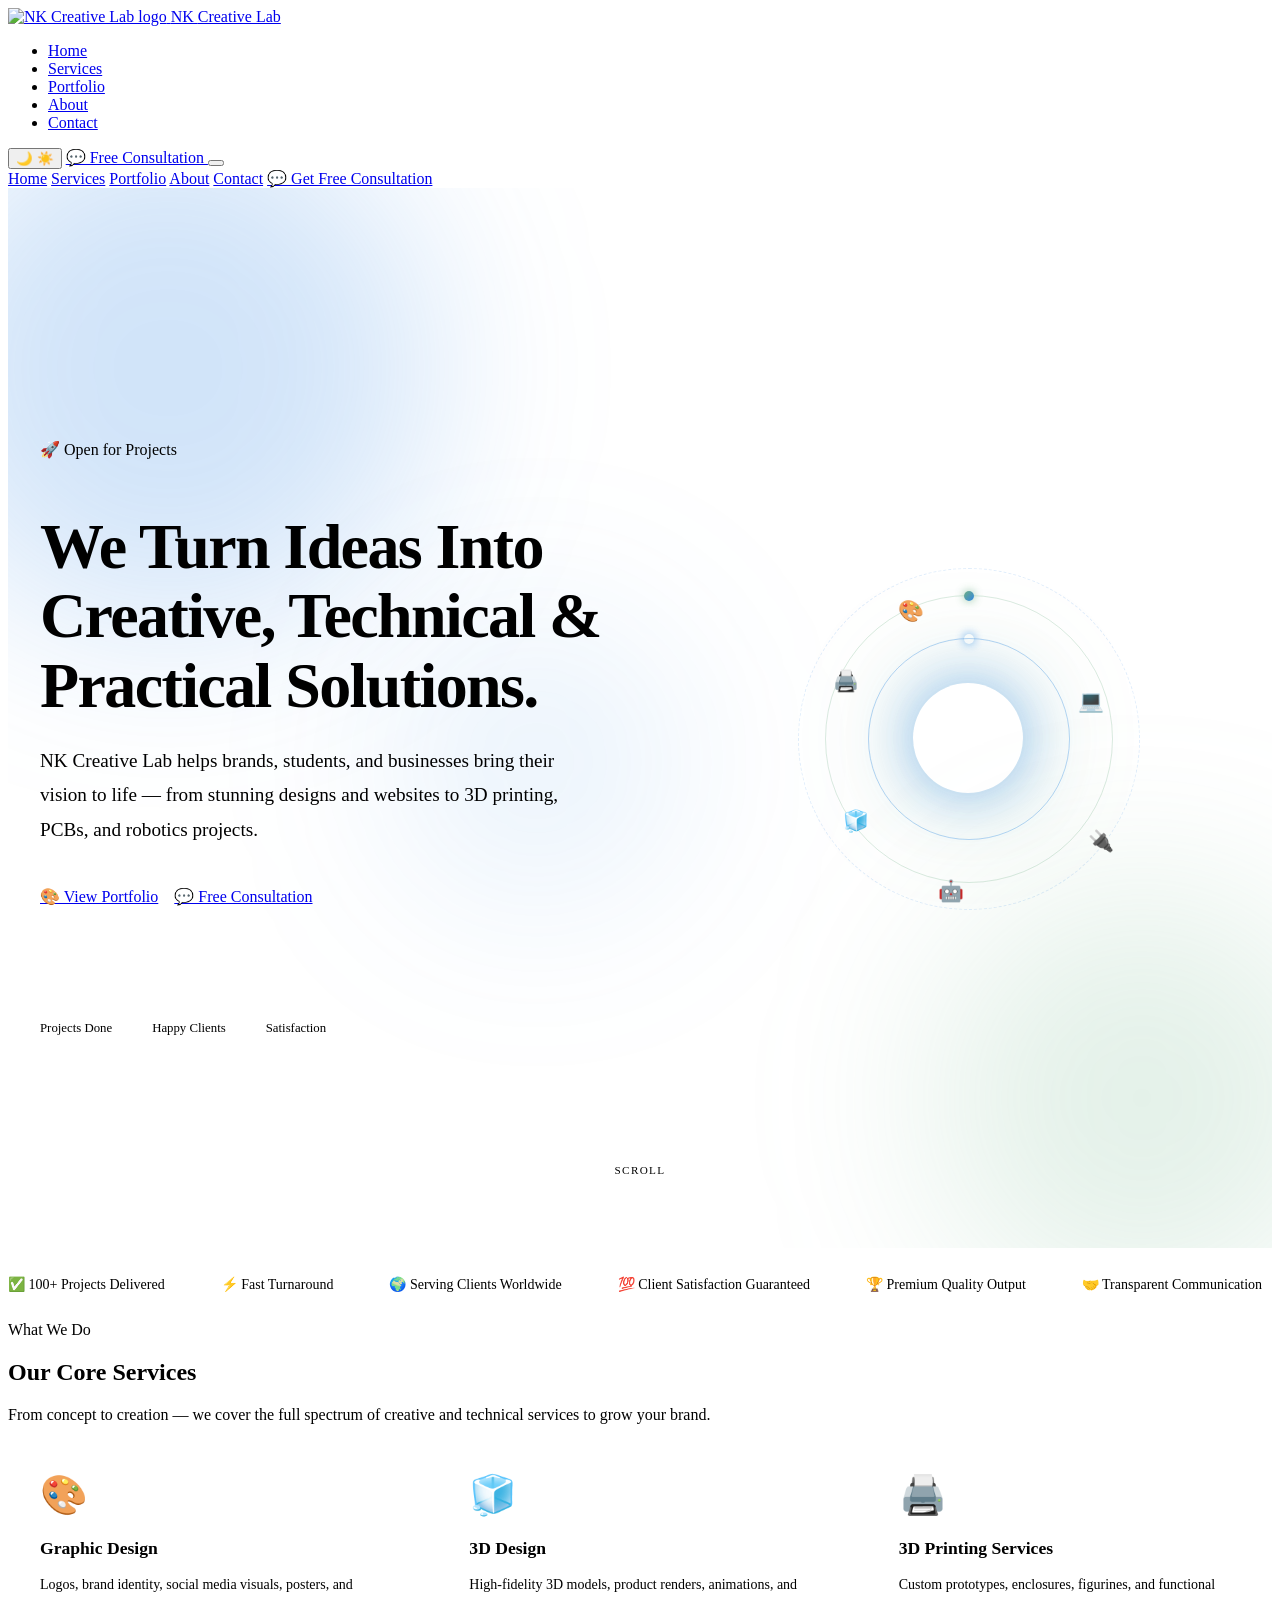
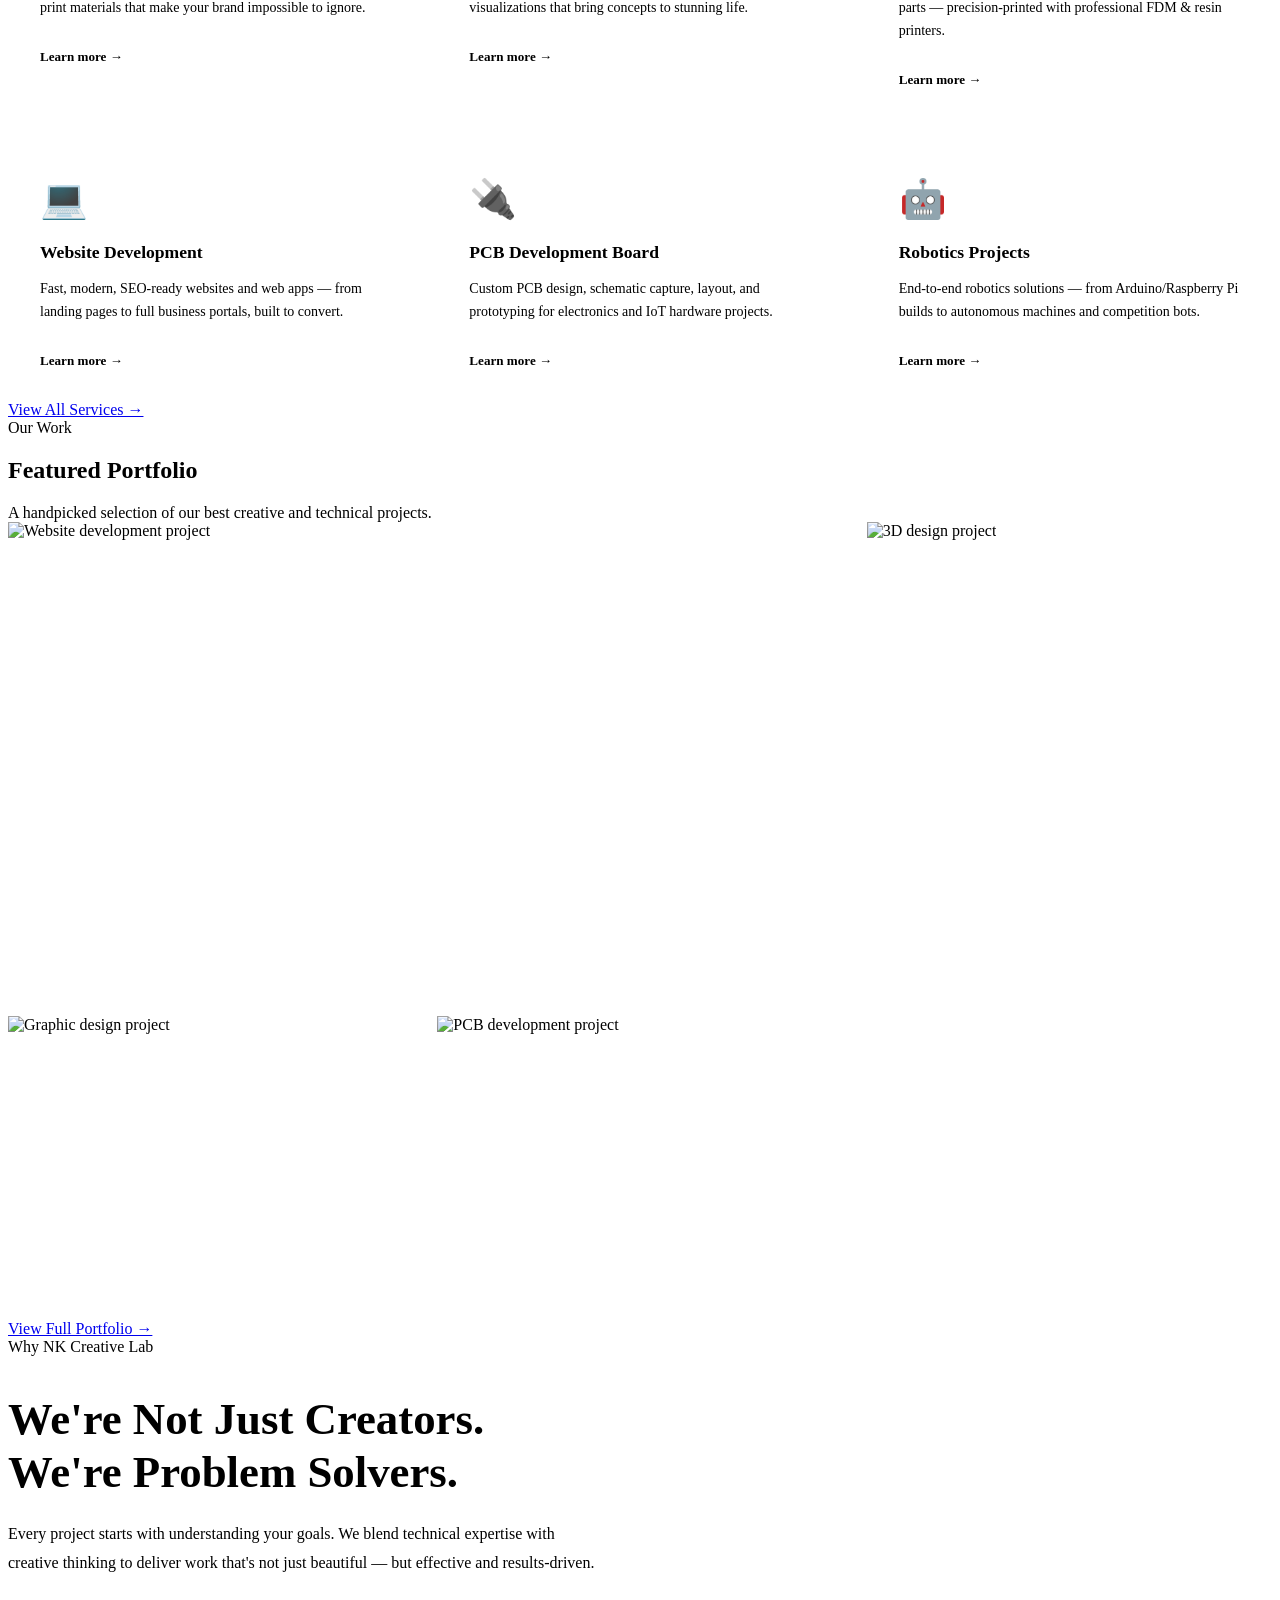
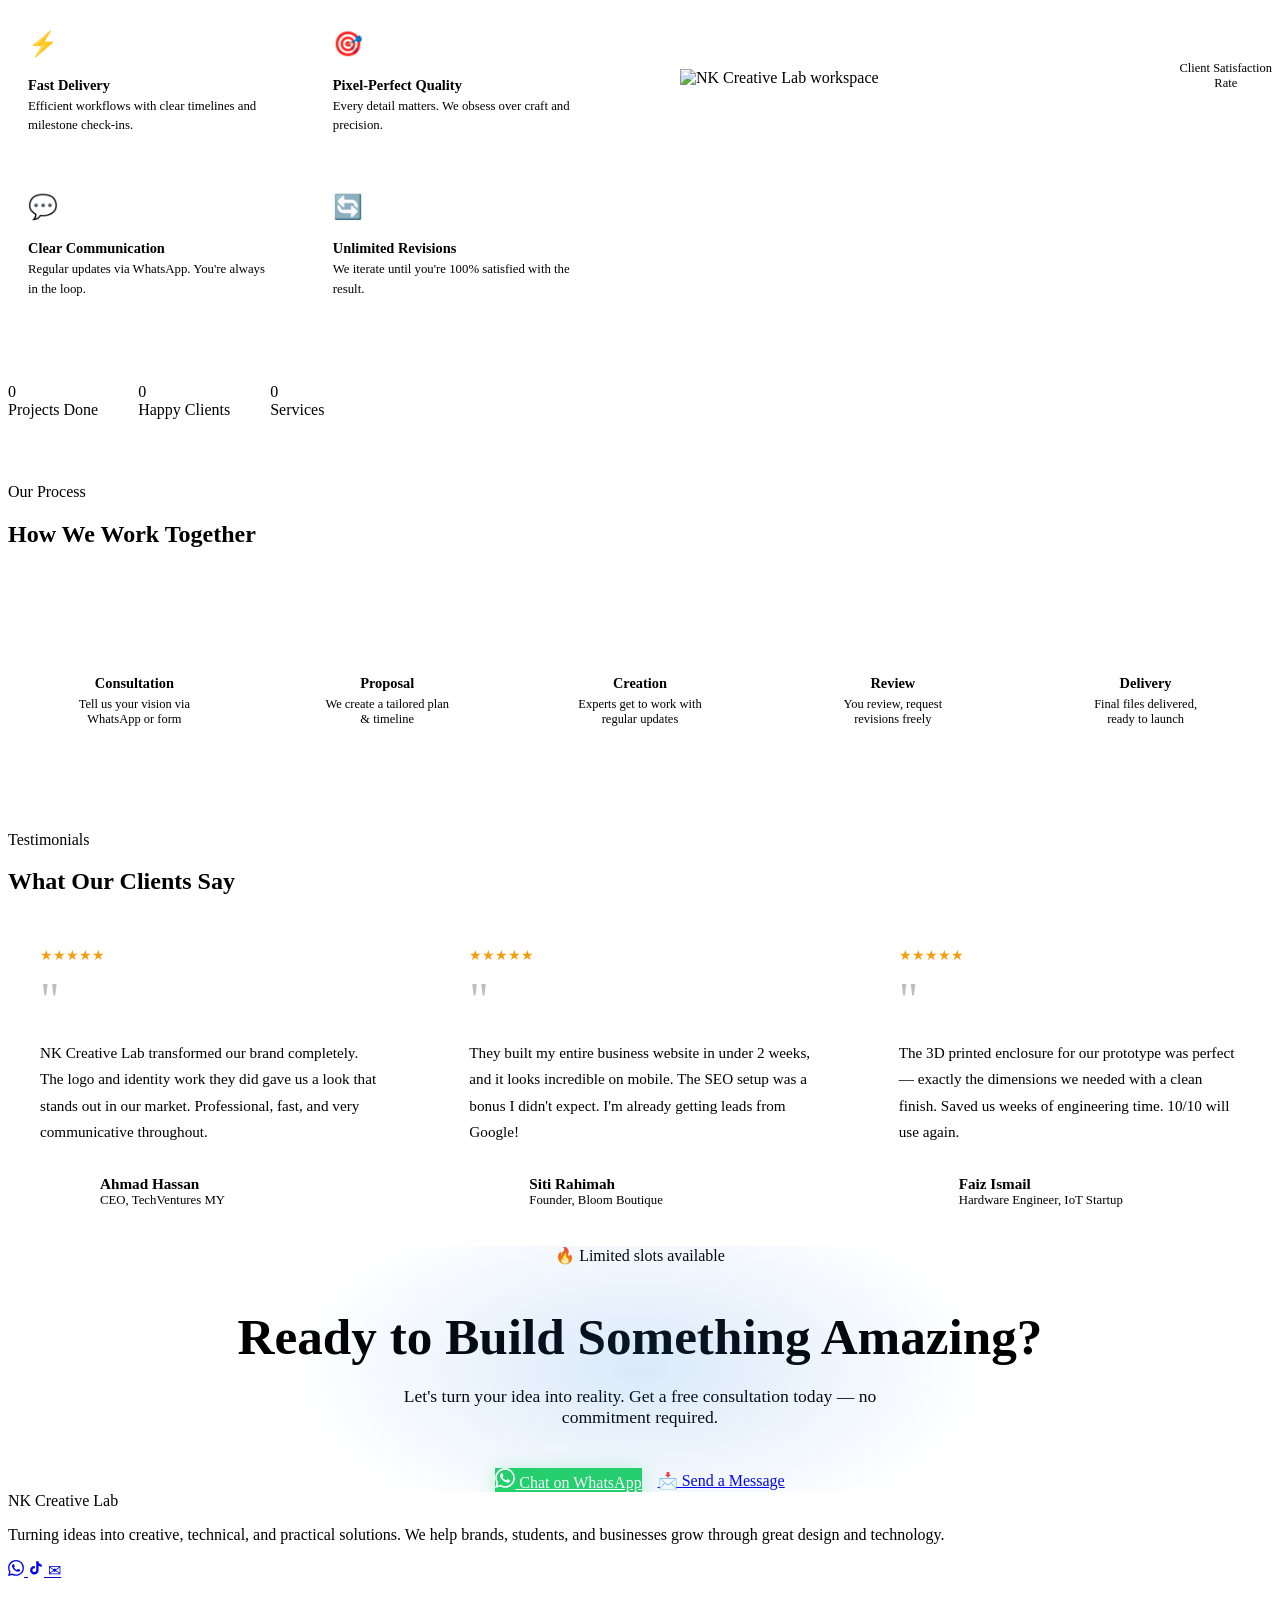
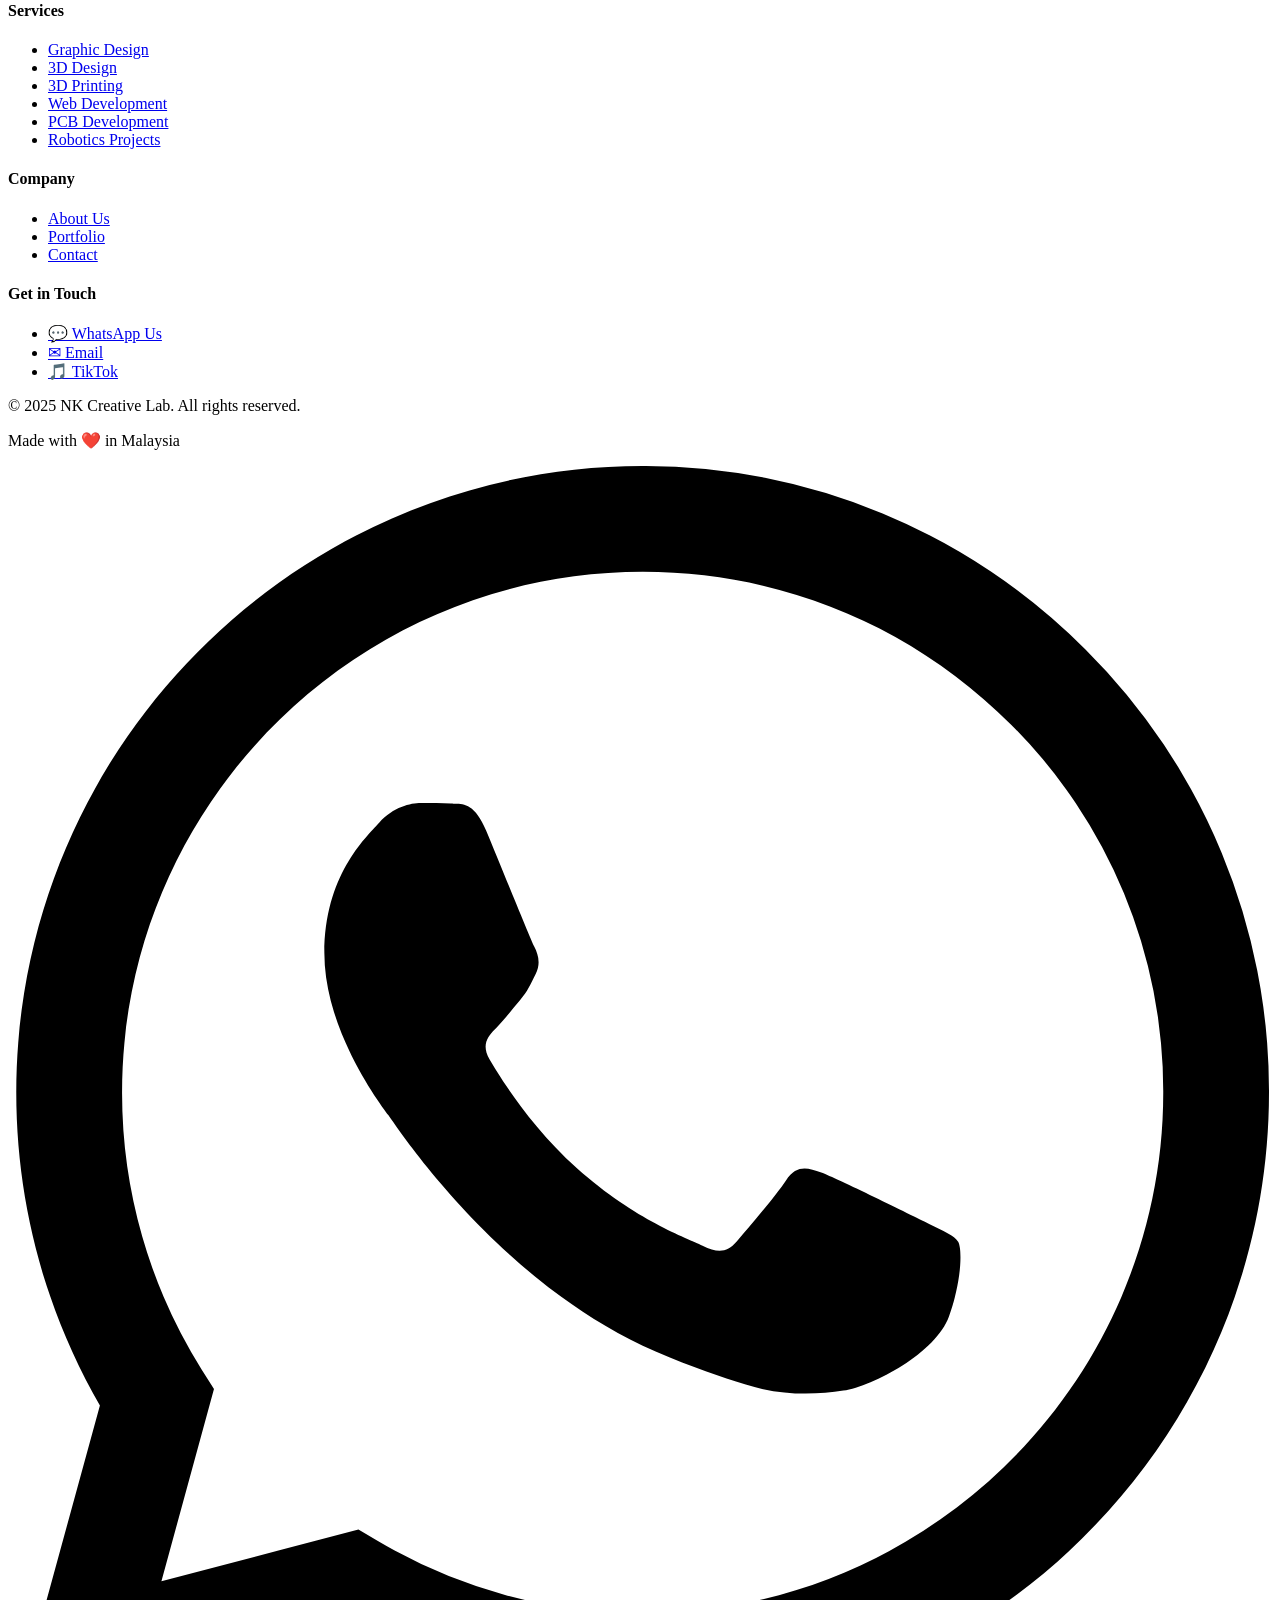
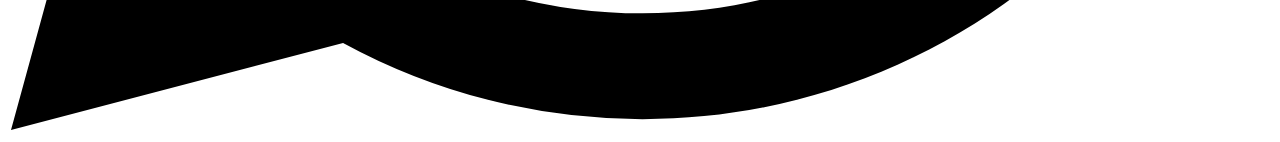
==== index.html @ c3baeada "Add files via upload" ====
<!DOCTYPE html>
<html lang="en" data-theme="dark">
<head>
  <meta charset="UTF-8" />
  <meta name="viewport" content="width=device-width, initial-scale=1.0" />
  <title>NK Creative Lab — Creative, Technical & Practical Solutions</title>
  <meta name="description" content="NK Creative Lab helps brands, students, and businesses turn ideas into stunning designs, websites, 3D prints, PCBs, and robotics projects. Get your free consultation today." />
  <meta name="keywords" content="graphic design, 3D design, 3D printing, website development, PCB development, robotics, creative agency Malaysia" />
  <meta property="og:title" content="NK Creative Lab — We Turn Ideas Into Solutions" />
  <meta property="og:description" content="Creative agency specializing in Graphic Design, 3D Design, Web Development, PCB, and Robotics." />
  <meta property="og:type" content="website" />
  <link rel="icon" href="data:image/svg+xml,<svg xmlns='http://www.w3.org/2000/svg' viewBox='0 0 100 100'><text y='.9em' font-size='90'>⚡</text></svg>" />
  <link rel="preconnect" href="https://fonts.googleapis.com" />
  <link rel="preconnect" href="https://fonts.gstatic.com" crossorigin />
  <link href="https://fonts.googleapis.com/css2?family=Outfit:wght@300;400;500;600;700;800;900&family=Inter:wght@300;400;500;600&display=swap" rel="stylesheet" />
  <link rel="stylesheet" href="css/styles.css" />
  <link rel="stylesheet" href="css/animations.css" />

  <style>
    /* ===== HOME PAGE ===== */

    /* ---- HERO ---- */
    .hero {
      min-height: 100svh;
      display: grid;
      grid-template-columns: 1fr 1fr;
      align-items: center;
      gap: 3rem;
      position: relative;
      overflow: hidden;
      padding: 100px 0 60px;
    }

    /* Ambient blobs */
    .hero-blob {
      position: absolute;
      border-radius: 50%;
      filter: blur(90px);
      pointer-events: none;
      will-change: transform;
    }
    .blob-blue  { width: 520px; height: 520px; background: rgba(48,134,227,0.22); top: -80px;  left: -100px; }
    .blob-green { width: 420px; height: 420px; background: rgba(108,175,131,0.18); bottom: -60px; right: -80px; }
    .blob-mid   { width: 300px; height: 300px; background: rgba(48,134,227,0.1);  top: 40%;   left: 30%; }

    .hero-content {
      position: relative; z-index: 2;
      padding-left: 0;
    }

    .hero-content h1 {
      font-size: clamp(2.6rem, 5vw, 4.8rem);
      font-weight: 900;
      line-height: 1.08;
      letter-spacing: -0.025em;
      margin-bottom: 1.5rem;
    }

    .hero-content p {
      font-size: clamp(1rem, 1.8vw, 1.2rem);
      color: var(--text-secondary);
      max-width: 520px;
      line-height: 1.8;
      margin-bottom: 2.5rem;
    }

    .hero-buttons {
      display: flex;
      gap: 1rem;
      flex-wrap: wrap;
      margin-bottom: 3rem;
    }

    .hero-stats {
      display: flex;
      gap: 2.5rem;
      flex-wrap: wrap;
      padding-top: 2rem;
      border-top: 1px solid var(--border);
    }

    .hero-stat-num {
      font-family: var(--font-heading);
      font-size: 1.9rem;
      font-weight: 900;
      background: var(--gradient-text);
      -webkit-background-clip: text;
      -webkit-text-fill-color: transparent;
      background-clip: text;
      line-height: 1;
      margin-bottom: 0.25rem;
    }

    .hero-stat-label { font-size: 0.8rem; color: var(--text-muted); font-weight: 500; }

    /* ---- HERO VISUAL (right side) ---- */
    .hero-visual {
      position: relative;
      z-index: 2;
      display: flex;
      align-items: center;
      justify-content: center;
      height: 480px;
    }

    .hero-sphere {
      position: relative;
      width: 340px;
      height: 340px;
    }

    /* Center glow */
    .sphere-core {
      position: absolute;
      top: 50%; left: 50%;
      transform: translate(-50%, -50%);
      width: 110px; height: 110px;
      border-radius: 50%;
      background: var(--gradient);
      box-shadow: 0 0 60px rgba(48,134,227,0.55), 0 0 120px rgba(108,175,131,0.3);
      display: flex;
      align-items: center;
      justify-content: center;
      font-family: var(--font-heading);
      font-weight: 900;
      font-size: 1.4rem;
      color: white;
      letter-spacing: 0.04em;
      z-index: 3;
    }

    /* Orbital rings */
    .orbit {
      position: absolute;
      top: 50%; left: 50%;
      border-radius: 50%;
      border: 1.5px solid transparent;
    }

    .orbit-1 {
      width: 200px; height: 200px;
      margin: -100px 0 0 -100px;
      border-color: rgba(48,134,227,0.35);
      animation: orbit-cw 8s linear infinite;
    }
    .orbit-2 {
      width: 286px; height: 286px;
      margin: -143px 0 0 -143px;
      border-color: rgba(108,175,131,0.25);
      animation: orbit-ccw 12s linear infinite;
    }
    .orbit-3 {
      width: 340px; height: 340px;
      margin: -170px 0 0 -170px;
      border-color: rgba(48,134,227,0.15);
      border-style: dashed;
      animation: orbit-cw 20s linear infinite;
    }

    /* Dots on orbits */
    .orbit-dot {
      position: absolute;
      top: -5px; left: 50%;
      margin-left: -5px;
      width: 10px; height: 10px;
      border-radius: 50%;
      background: var(--gradient);
      box-shadow: 0 0 10px rgba(48,134,227,0.8);
      animation: orbit-dot 8s linear infinite;
    }

    .orbit-2 .orbit-dot {
      background: linear-gradient(135deg, #6CAF83, #3086E3);
      box-shadow: 0 0 10px rgba(108,175,131,0.8);
      animation-duration: 12s;
    }

    /* Service icons floating around the sphere */
    .svc-icon {
      position: absolute;
      top: 50%; left: 50%;
      width: 46px; height: 46px;
      border-radius: 12px;
      background: var(--bg-card);
      border: 1px solid var(--border-hover);
      display: flex;
      align-items: center;
      justify-content: center;
      font-size: 1.3rem;
      box-shadow: var(--shadow-glow);
      z-index: 4;
      animation: float 4s ease-in-out infinite;
      transition: var(--transition);
    }

    .svc-icon:hover {
      transform: scale(1.2);
      box-shadow: var(--shadow-glow-strong);
    }

    /* Position each icon around sphere */
    .si-1 { margin: -150px 0 0 -80px; animation-delay: 0s; }
    .si-2 { margin: -60px  0 0  100px; animation-delay: 0.6s; }
    .si-3 { margin:  80px  0 0  110px; animation-delay: 1.2s; }
    .si-4 { margin:  130px 0 0 -40px;  animation-delay: 1.8s; }
    .si-5 { margin:  60px  0 0 -135px; animation-delay: 2.4s; }
    .si-6 { margin: -80px  0 0 -145px; animation-delay: 3s; }

    /* Hero scroll indicator */
    .hero-scroll {
      position: absolute;
      bottom: 1.5rem; left: 50%;
      transform: translateX(-50%);
      display: flex;
      flex-direction: column;
      align-items: center;
      gap: 0.5rem;
      color: var(--text-muted);
      font-size: 0.7rem;
      letter-spacing: 0.12em;
      text-transform: uppercase;
      animation: float 2.5s ease-in-out infinite;
      z-index: 2;
    }

    .hero-scroll-line {
      width: 1px; height: 40px;
      background: linear-gradient(to bottom, var(--accent), transparent);
    }

    /* Trust bar */
    .trust-bar {
      padding: 1.75rem 0;
      border-top: 1px solid var(--border);
      border-bottom: 1px solid var(--border);
      background: var(--bg-secondary);
      overflow: hidden;
    }

    .trust-bar-inner {
      display: flex;
      align-items: center;
      gap: 3.5rem;
      overflow: hidden;
      flex-wrap: nowrap;
    }

    .trust-item {
      display: flex;
      align-items: center;
      gap: 0.6rem;
      white-space: nowrap;
      color: var(--text-secondary);
      font-size: 0.875rem;
      font-weight: 500;
      flex-shrink: 0;
    }

    /* Services Preview */
    .services-grid { display: grid; grid-template-columns: repeat(3, 1fr); gap: 1.5rem; }

    .service-card {
      background: var(--bg-card);
      border: 1px solid var(--border);
      border-radius: var(--radius);
      padding: 2rem;
      transition: var(--transition);
      position: relative;
      overflow: hidden;
      text-decoration: none;
      display: block;
      color: inherit;
    }

    .service-card::before {
      content: '';
      position: absolute; inset: 0;
      background: var(--gradient);
      opacity: 0;
      transition: opacity 0.4s ease;
    }

    .service-card:hover::before { opacity: 0.055; }

    .service-card:hover {
      border-color: var(--border-hover);
      transform: translateY(-7px);
      box-shadow: 0 20px 50px rgba(48,134,227,0.2);
    }

    .service-icon { font-size: 2.4rem; margin-bottom: 1.25rem; display: block; position: relative; }
    .service-card h3 { font-size: 1.1rem; font-weight: 700; margin-bottom: 0.6rem; position: relative; }
    .service-card p  { color: var(--text-secondary); font-size: 0.875rem; line-height: 1.65; position: relative; }

    .service-arrow {
      display: inline-flex;
      align-items: center; gap: 0.4rem;
      color: var(--accent-light);
      font-size: 0.82rem; font-weight: 600;
      margin-top: 1rem; position: relative;
      transition: var(--transition);
    }
    .service-card:hover .service-arrow { gap: 0.75rem; color: var(--green-light); }

    /* Portfolio Preview */
    .portfolio-grid { display: grid; grid-template-columns: repeat(3, 1fr); gap: 1.5rem; }

    .portfolio-card {
      position: relative;
      border-radius: var(--radius);
      overflow: hidden;
      aspect-ratio: 4/3;
      cursor: pointer;
    }

    .portfolio-card.large { grid-column: span 2; aspect-ratio: 16/9; }

    .portfolio-card img { width: 100%; height: 100%; object-fit: cover; transition: transform 0.55s ease; }
    .portfolio-card:hover img { transform: scale(1.07); }

    .portfolio-overlay {
      position: absolute; inset: 0;
      background: linear-gradient(to top, rgba(11,15,20,0.95) 0%, rgba(11,15,20,0.2) 60%, transparent 100%);
      opacity: 0;
      transition: opacity 0.4s ease;
      display: flex; align-items: flex-end;
      padding: 1.5rem;
    }

    .portfolio-card:hover .portfolio-overlay { opacity: 1; }
    .portfolio-overlay-content h4 { font-size: 1rem; font-weight: 700; margin-bottom: 0.2rem; }
    .portfolio-overlay-content p  { color: var(--accent-light); font-size: 0.82rem; }

    /* Why Choose Us */
    .why-grid { display: grid; grid-template-columns: 1fr 1fr; gap: 5rem; align-items: center; }

    .why-content h2 { font-size: clamp(2rem, 3.5vw, 2.8rem); font-weight: 800; margin-bottom: 1.25rem; line-height: 1.2; }
    .why-content > p { color: var(--text-secondary); margin-bottom: 2rem; line-height: 1.8; }

    .why-features { display: grid; grid-template-columns: 1fr 1fr; gap: 1.1rem; }

    .why-feature {
      background: var(--bg-card);
      border: 1px solid var(--border);
      border-radius: var(--radius-sm);
      padding: 1.25rem;
      transition: var(--transition);
    }

    .why-feature:hover {
      border-color: var(--border-hover);
      background: var(--bg-card-hover);
      transform: translateY(-3px);
      box-shadow: var(--shadow-glow);
    }

    .why-feature-icon { font-size: 1.5rem; margin-bottom: 0.4rem; }
    .why-feature h4   { font-size: 0.9rem; font-weight: 700; margin-bottom: 0.2rem; }
    .why-feature p    { font-size: 0.8rem; color: var(--text-muted); margin: 0; line-height: 1.5; }

    .stats-row {
      display: flex; gap: 2.5rem;
      margin-top: 2rem;
      padding-top: 2rem;
      border-top: 1px solid var(--border);
    }

    .why-visual { position: relative; }

    .why-image { border-radius: var(--radius-lg); overflow: hidden; position: relative; }
    .why-image img { width: 100%; height: 450px; object-fit: cover; }
    .why-image::after {
      content: '';
      position: absolute; inset: -2px;
      border-radius: inherit;
      background: var(--gradient);
      z-index: -1; opacity: 0.45;
    }

    .why-badge {
      position: absolute;
      bottom: -1.5rem; right: -1.5rem;
      background: var(--bg-card);
      border: 1px solid var(--border);
      border-radius: var(--radius);
      padding: 1.25rem 1.5rem;
      text-align: center;
      backdrop-filter: blur(12px);
    }

    .why-badge .big-num {
      font-family: var(--font-heading);
      font-size: 2.5rem; font-weight: 900;
      background: var(--gradient-text);
      -webkit-background-clip: text;
      -webkit-text-fill-color: transparent;
      background-clip: text; line-height: 1;
    }

    .why-badge p { color: var(--text-secondary); font-size: 0.78rem; margin: 0.3rem 0 0; }

    /* Testimonials */
    .testimonials-section { background: var(--bg-secondary); position: relative; overflow: hidden; }
    .testimonials-grid { display: grid; grid-template-columns: repeat(3, 1fr); gap: 1.5rem; }

    .testimonial-card {
      background: var(--bg-card);
      border: 1px solid var(--border);
      border-radius: var(--radius);
      padding: 2rem;
      transition: var(--transition);
    }

    .testimonial-card:hover { border-color: var(--border-hover); transform: translateY(-5px); box-shadow: var(--shadow-glow); }

    .testimonial-quote { font-size: 3rem; color: var(--accent); opacity: 0.25; line-height: 1; font-family: Georgia, serif; }
    .testimonial-text  { color: var(--text-secondary); font-size: 0.95rem; line-height: 1.75; margin-bottom: 1.5rem; }
    .testimonial-author { display: flex; align-items: center; gap: 1rem; }

    .author-avatar {
      width: 44px; height: 44px; border-radius: 50%;
      background: var(--gradient);
      display: flex; align-items: center; justify-content: center;
      font-weight: 700; font-size: 0.95rem; color: white; flex-shrink: 0;
    }

    .author-name { font-weight: 700; font-size: 0.95rem; }
    .author-role { color: var(--text-muted); font-size: 0.8rem; }
    .stars { color: #F59E0B; font-size: 0.9rem; margin-bottom: 0.75rem; }

    /* Process strip */
    .process-strip { display: flex; align-items: flex-start; padding: 2.5rem 0; }
    .process-step  { flex: 1; text-align: center; position: relative; }

    .process-step::after {
      content: '';
      position: absolute; top: 24px; left: 60%; width: 80%; height: 1px;
      background: var(--gradient); opacity: 0.25;
    }
    .process-step:last-child::after { display: none; }

    .step-num {
      width: 48px; height: 48px; border-radius: 50%;
      background: var(--gradient);
      display: flex; align-items: center; justify-content: center;
      font-family: var(--font-heading); font-weight: 800; font-size: 1rem; color: white;
      margin: 0 auto 1rem;
    }

    .process-step h4 { font-size: 0.9rem; font-weight: 700; margin-bottom: 0.3rem; }
    .process-step p  { color: var(--text-muted); font-size: 0.78rem; max-width: 130px; margin: 0 auto; }

    /* CTA Section */
    .cta-section { background: var(--bg-secondary); text-align: center; position: relative; overflow: hidden; }

    .cta-section::before {
      content: '';
      position: absolute; top: 50%; left: 50%;
      transform: translate(-50%, -50%);
      width: 700px; height: 350px;
      background: radial-gradient(ellipse, rgba(48,134,227,0.18) 0%, transparent 70%);
      pointer-events: none;
    }

    .cta-section h2 { font-size: clamp(2rem, 4vw, 3.2rem); font-weight: 900; margin-bottom: 1.25rem; }
    .cta-section p  { color: var(--text-secondary); font-size: 1.1rem; max-width: 540px; margin: 0 auto 2.5rem; }

    .cta-buttons { display: flex; align-items: center; justify-content: center; gap: 1rem; flex-wrap: wrap; }

    .btn-whatsapp {
      background: #25D366; color: white;
      box-shadow: 0 4px 20px rgba(37,211,102,0.35);
    }
    .btn-whatsapp:hover {
      background: #20B858;
      box-shadow: 0 8px 36px rgba(37,211,102,0.55);
      transform: translateY(-2px);
    }

    /* ---- RESPONSIVE ---- */
    @media (max-width: 1024px) {
      .hero { grid-template-columns: 1fr; text-align: center; }
      .hero-visual { display: none; }
      .hero-content p { margin-left: auto; margin-right: auto; }
      .hero-buttons { justify-content: center; }
      .hero-stats { justify-content: center; }
      .services-grid { grid-template-columns: repeat(2, 1fr); }
      .why-grid { grid-template-columns: 1fr; }
      .why-visual { display: none; }
      .why-features { grid-template-columns: 1fr 1fr; }
      .testimonials-grid { grid-template-columns: 1fr; max-width: 560px; margin: 0 auto; }
      .portfolio-grid { grid-template-columns: 1fr 1fr; }
      .portfolio-card.large { grid-column: span 2; }
    }

    @media (max-width: 768px) {
      .hero { padding-top: 90px; }
      .services-grid { grid-template-columns: 1fr; }
      .portfolio-grid { grid-template-columns: 1fr; }
      .portfolio-card.large { grid-column: span 1; }
      .process-strip { flex-direction: column; gap: 1.5rem; }
      .process-step::after { display: none; }
      .section-label { justify-content: center; }
    }
  </style>
</head>
<body>

  <!-- Navigation -->
  <nav class="navbar" id="navbar" aria-label="Main navigation">
    <div class="navbar-inner">
      <a href="index.html" class="navbar-logo" id="site-logo" aria-label="NK Creative Lab Home">
        <img src="assets/images/logo.png" alt="NK Creative Lab logo" width="40" height="40" />
        <span class="logo-text">NK <span>Creative Lab</span></span>
      </a>
      <ul class="navbar-links" role="list">
        <li><a href="index.html"    id="nav-home">Home</a></li>
        <li><a href="services.html" id="nav-services">Services</a></li>
        <li><a href="portfolio.html"id="nav-portfolio">Portfolio</a></li>
        <li><a href="about.html"    id="nav-about">About</a></li>
        <li><a href="contact.html"  id="nav-contact">Contact</a></li>
      </ul>
      <div class="navbar-right">
        <button class="theme-toggle" id="theme-toggle" aria-label="Toggle colour theme">
          <span class="t-icon icon-moon">🌙</span>
          <span class="t-icon icon-sun">☀️</span>
        </button>
        <a href="https://wa.me/your-number" class="btn btn-primary navbar-cta" id="nav-cta" target="_blank" rel="noopener">
          💬 Free Consultation
        </a>
        <button class="hamburger" id="hamburger" aria-label="Open mobile menu" aria-expanded="false">
          <span></span><span></span><span></span>
        </button>
      </div>
    </div>
  </nav>

  <!-- Mobile Menu -->
  <div class="mobile-menu" id="mobile-menu" role="dialog" aria-label="Mobile navigation">
    <a href="index.html"     id="mob-home">Home</a>
    <a href="services.html"  id="mob-services">Services</a>
    <a href="portfolio.html" id="mob-portfolio">Portfolio</a>
    <a href="about.html"     id="mob-about">About</a>
    <a href="contact.html"   id="mob-contact">Contact</a>
    <a href="https://wa.me/your-number" class="btn btn-primary" id="mob-cta" target="_blank" rel="noopener">💬 Get Free Consultation</a>
  </div>

  <!-- ===== HERO ===== -->
  <section class="hero" id="hero" aria-label="Hero section">
    <!-- Ambient blobs -->
    <div class="hero-blob blob blob-blue  blob-1" data-depth="0.03" aria-hidden="true"></div>
    <div class="hero-blob blob blob-green blob-2" data-depth="0.05" aria-hidden="true"></div>
    <div class="hero-blob blob blob-mid   blob-3" data-depth="0.02" aria-hidden="true"></div>

    <!-- Left: Content -->
    <div class="container" style="display:contents;">
      <div class="hero-content" style="padding-left:2rem;" data-depth="0.015">
        <div class="badge hero-animate hero-animate-1" id="hero-badge">🚀 Open for Projects</div>
        <h1 class="hero-animate hero-animate-2">
          We Turn Ideas Into <span class="shimmer-text">Creative, Technical</span> &amp; Practical Solutions.
        </h1>
        <p class="hero-animate hero-animate-3">
          NK Creative Lab helps brands, students, and businesses bring their vision to life — from stunning designs and websites to 3D printing, PCBs, and robotics projects.
        </p>
        <div class="hero-buttons hero-animate hero-animate-4">
          <a href="portfolio.html" class="btn btn-primary" id="hero-portfolio-btn">🎨 View Portfolio</a>
          <a href="https://wa.me/your-number" class="btn btn-secondary" id="hero-consult-btn" target="_blank" rel="noopener">💬 Free Consultation</a>
        </div>
        <div class="hero-stats hero-animate hero-animate-5">
          <div>
            <div class="hero-stat-num counter-up" data-target="100" data-suffix="+">0</div>
            <div class="hero-stat-label">Projects Done</div>
          </div>
          <div>
            <div class="hero-stat-num counter-up" data-target="50" data-suffix="+">0</div>
            <div class="hero-stat-label">Happy Clients</div>
          </div>
          <div>
            <div class="hero-stat-num counter-up" data-target="98" data-suffix="%">0</div>
            <div class="hero-stat-label">Satisfaction</div>
          </div>
        </div>
      </div>

      <!-- Right: Tech Sphere Visual -->
      <div class="hero-visual" data-depth="0.04" aria-hidden="true">
        <div class="hero-sphere">
          <div class="orbit orbit-1"><div class="orbit-dot"></div></div>
          <div class="orbit orbit-2"><div class="orbit-dot"></div></div>
          <div class="orbit orbit-3"></div>
          <div class="sphere-core">NK</div>
          <!-- Service icons -->
          <div class="svc-icon si-1" data-tooltip="Graphic Design">🎨</div>
          <div class="svc-icon si-2" data-tooltip="Web Development">💻</div>
          <div class="svc-icon si-3" data-tooltip="PCB Development">🔌</div>
          <div class="svc-icon si-4" data-tooltip="Robotics">🤖</div>
          <div class="svc-icon si-5" data-tooltip="3D Design">🧊</div>
          <div class="svc-icon si-6" data-tooltip="3D Printing">🖨️</div>
        </div>
      </div>
    </div>

    <div class="hero-scroll" aria-hidden="true">
      <span>Scroll</span>
      <div class="hero-scroll-line"></div>
    </div>
  </section>

  <!-- Trust Bar -->
  <div class="trust-bar" aria-label="Trust indicators">
    <div class="container">
      <div class="trust-bar-inner">
        <div class="trust-item">✅ 100+ Projects Delivered</div>
        <div class="trust-item">⚡ Fast Turnaround</div>
        <div class="trust-item">🌍 Serving Clients Worldwide</div>
        <div class="trust-item">💯 Client Satisfaction Guaranteed</div>
        <div class="trust-item">🏆 Premium Quality Output</div>
        <div class="trust-item">🤝 Transparent Communication</div>
      </div>
    </div>
  </div>

  <!-- Services Preview -->
  <section class="section" id="services-preview" aria-label="Services overview">
    <div class="container">
      <div class="reveal">
        <div class="section-label">What We Do</div>
        <h2 class="section-title">Our <span class="gradient-text">Core Services</span></h2>
        <p class="section-subtitle">From concept to creation — we cover the full spectrum of creative and technical services to grow your brand.</p>
      </div>
      <div class="services-grid mt-lg" id="services-grid">
        <a href="services.html#graphic-design" class="service-card reveal reveal-delay-1" id="card-graphic">
          <span class="service-icon">🎨</span>
          <h3>Graphic Design</h3>
          <p>Logos, brand identity, social media visuals, posters, and print materials that make your brand impossible to ignore.</p>
          <span class="service-arrow">Learn more →</span>
        </a>
        <a href="services.html#3d-design" class="service-card reveal reveal-delay-2" id="card-3d">
          <span class="service-icon">🧊</span>
          <h3>3D Design</h3>
          <p>High-fidelity 3D models, product renders, animations, and visualizations that bring concepts to stunning life.</p>
          <span class="service-arrow">Learn more →</span>
        </a>
        <a href="services.html#3d-printing" class="service-card reveal reveal-delay-3" id="card-print">
          <span class="service-icon">🖨️</span>
          <h3>3D Printing Services</h3>
          <p>Custom prototypes, enclosures, figurines, and functional parts — precision-printed with professional FDM & resin printers.</p>
          <span class="service-arrow">Learn more →</span>
        </a>
        <a href="services.html#web-dev" class="service-card reveal reveal-delay-4" id="card-web">
          <span class="service-icon">💻</span>
          <h3>Website Development</h3>
          <p>Fast, modern, SEO-ready websites and web apps — from landing pages to full business portals, built to convert.</p>
          <span class="service-arrow">Learn more →</span>
        </a>
        <a href="services.html#pcb" class="service-card reveal reveal-delay-5" id="card-pcb">
          <span class="service-icon">🔌</span>
          <h3>PCB Development Board</h3>
          <p>Custom PCB design, schematic capture, layout, and prototyping for electronics and IoT hardware projects.</p>
          <span class="service-arrow">Learn more →</span>
        </a>
        <a href="services.html#robotics" class="service-card reveal reveal-delay-6" id="card-robotics">
          <span class="service-icon">🤖</span>
          <h3>Robotics Projects</h3>
          <p>End-to-end robotics solutions — from Arduino/Raspberry Pi builds to autonomous machines and competition bots.</p>
          <span class="service-arrow">Learn more →</span>
        </a>
      </div>
      <div class="text-center mt-lg reveal">
        <a href="services.html" class="btn btn-secondary" id="all-services-btn">View All Services →</a>
      </div>
    </div>
  </section>

  <!-- Featured Portfolio -->
  <section class="section" id="portfolio-preview" style="background:var(--bg-secondary);" aria-label="Portfolio preview">
    <div class="container">
      <div class="reveal text-center">
        <div class="section-label">Our Work</div>
        <h2 class="section-title">Featured <span class="gradient-text">Portfolio</span></h2>
        <p class="section-subtitle" style="margin:0 auto;">A handpicked selection of our best creative and technical projects.</p>
      </div>
      <div class="portfolio-grid mt-lg">
        <div class="portfolio-card large reveal reveal-delay-1" id="pf-web">
          <img src="assets/images/portfolio_web.png" alt="Website development project" />
          <div class="portfolio-overlay">
            <div class="portfolio-overlay-content">
              <h4>Business Website Platform</h4>
              <p>Website Development</p>
            </div>
          </div>
        </div>
        <div class="portfolio-card reveal reveal-delay-2" id="pf-3d">
          <img src="assets/images/portfolio_3d.png" alt="3D design project" />
          <div class="portfolio-overlay">
            <div class="portfolio-overlay-content">
              <h4>3D Product Visualization</h4>
              <p>3D Design</p>
            </div>
          </div>
        </div>
        <div class="portfolio-card reveal reveal-delay-3" id="pf-graphic">
          <img src="assets/images/portfolio_graphic.png" alt="Graphic design project" />
          <div class="portfolio-overlay">
            <div class="portfolio-overlay-content">
              <h4>Brand Identity Suite</h4>
              <p>Graphic Design</p>
            </div>
          </div>
        </div>
        <div class="portfolio-card reveal reveal-delay-4" id="pf-pcb">
          <img src="assets/images/portfolio_pcb.png" alt="PCB development project" />
          <div class="portfolio-overlay">
            <div class="portfolio-overlay-content">
              <h4>Custom IoT PCB Board</h4>
              <p>PCB Development</p>
            </div>
          </div>
        </div>
      </div>
      <div class="text-center mt-lg reveal">
        <a href="portfolio.html" class="btn btn-primary" id="view-all-portfolio-btn">View Full Portfolio →</a>
      </div>
    </div>
  </section>

  <!-- Why Choose Us -->
  <section class="section" id="why-us" aria-label="Why choose NK Creative Lab">
    <div class="container">
      <div class="why-grid">
        <div class="why-content reveal-left">
          <div class="section-label">Why NK Creative Lab</div>
          <h2>We're Not Just Creators. <span class="gradient-text">We're Problem Solvers.</span></h2>
          <p>Every project starts with understanding your goals. We blend technical expertise with creative thinking to deliver work that's not just beautiful — but effective and results-driven.</p>
          <div class="why-features">
            <div class="why-feature" id="wf-1"><div class="why-feature-icon">⚡</div><h4>Fast Delivery</h4><p>Efficient workflows with clear timelines and milestone check-ins.</p></div>
            <div class="why-feature" id="wf-2"><div class="why-feature-icon">🎯</div><h4>Pixel-Perfect Quality</h4><p>Every detail matters. We obsess over craft and precision.</p></div>
            <div class="why-feature" id="wf-3"><div class="why-feature-icon">💬</div><h4>Clear Communication</h4><p>Regular updates via WhatsApp. You're always in the loop.</p></div>
            <div class="why-feature" id="wf-4"><div class="why-feature-icon">🔄</div><h4>Unlimited Revisions</h4><p>We iterate until you're 100% satisfied with the result.</p></div>
          </div>
          <div class="stats-row">
            <div><div class="stat-number counter-up" data-target="100" data-suffix="+">0</div><div class="stat-label">Projects Done</div></div>
            <div><div class="stat-number counter-up" data-target="50"  data-suffix="+">0</div><div class="stat-label">Happy Clients</div></div>
            <div><div class="stat-number counter-up" data-target="6"   data-suffix="">0</div><div class="stat-label">Services</div></div>
          </div>
        </div>
        <div class="why-visual reveal-right">
          <div class="why-image">
            <img src="assets/images/hero_bg.png" alt="NK Creative Lab workspace" />
          </div>
          <div class="why-badge">
            <div class="big-num">98%</div>
            <p>Client Satisfaction<br>Rate</p>
          </div>
        </div>
      </div>
    </div>
  </section>

  <!-- Process -->
  <section class="section" style="background:var(--bg-secondary);padding:4rem 0;" aria-label="Our process">
    <div class="container">
      <div class="text-center reveal">
        <div class="section-label">Our Process</div>
        <h2 class="section-title">How We <span class="gradient-text">Work Together</span></h2>
      </div>
      <div class="process-strip reveal">
        <div class="process-step"><div class="step-num">1</div><h4>Consultation</h4><p>Tell us your vision via WhatsApp or form</p></div>
        <div class="process-step"><div class="step-num">2</div><h4>Proposal</h4><p>We create a tailored plan & timeline</p></div>
        <div class="process-step"><div class="step-num">3</div><h4>Creation</h4><p>Experts get to work with regular updates</p></div>
        <div class="process-step"><div class="step-num">4</div><h4>Review</h4><p>You review, request revisions freely</p></div>
        <div class="process-step"><div class="step-num">5</div><h4>Delivery</h4><p>Final files delivered, ready to launch</p></div>
      </div>
    </div>
  </section>

  <!-- Testimonials -->
  <section class="section testimonials-section" id="testimonials" aria-label="Client testimonials">
    <div class="container">
      <div class="reveal text-center">
        <div class="section-label">Testimonials</div>
        <h2 class="section-title">What Our <span class="gradient-text">Clients Say</span></h2>
      </div>
      <div class="testimonials-grid mt-lg">
        <div class="testimonial-card reveal reveal-delay-1" id="t-card-1">
          <div class="stars">★★★★★</div>
          <div class="testimonial-quote">"</div>
          <p class="testimonial-text">NK Creative Lab transformed our brand completely. The logo and identity work they did gave us a look that stands out in our market. Professional, fast, and very communicative throughout.</p>
          <div class="testimonial-author"><div class="author-avatar">AH</div><div><div class="author-name">Ahmad Hassan</div><div class="author-role">CEO, TechVentures MY</div></div></div>
        </div>
        <div class="testimonial-card reveal reveal-delay-2" id="t-card-2">
          <div class="stars">★★★★★</div>
          <div class="testimonial-quote">"</div>
          <p class="testimonial-text">They built my entire business website in under 2 weeks, and it looks incredible on mobile. The SEO setup was a bonus I didn't expect. I'm already getting leads from Google!</p>
          <div class="testimonial-author"><div class="author-avatar">SR</div><div><div class="author-name">Siti Rahimah</div><div class="author-role">Founder, Bloom Boutique</div></div></div>
        </div>
        <div class="testimonial-card reveal reveal-delay-3" id="t-card-3">
          <div class="stars">★★★★★</div>
          <div class="testimonial-quote">"</div>
          <p class="testimonial-text">The 3D printed enclosure for our prototype was perfect — exactly the dimensions we needed with a clean finish. Saved us weeks of engineering time. 10/10 will use again.</p>
          <div class="testimonial-author"><div class="author-avatar">FI</div><div><div class="author-name">Faiz Ismail</div><div class="author-role">Hardware Engineer, IoT Startup</div></div></div>
        </div>
      </div>
    </div>
  </section>

  <!-- CTA -->
  <section class="section cta-section" id="cta" aria-label="Call to action">
    <div class="container reveal">
      <div class="badge" style="margin-bottom:2rem;">🔥 Limited slots available</div>
      <h2>Ready to <span class="gradient-text">Build Something Amazing?</span></h2>
      <p>Let's turn your idea into reality. Get a free consultation today — no commitment required.</p>
      <div class="cta-buttons">
        <a href="https://wa.me/your-number" class="btn btn-whatsapp" id="cta-whatsapp-btn" target="_blank" rel="noopener">
          <svg width="20" height="20" viewBox="0 0 24 24" fill="white"><path d="M17.472 14.382c-.297-.149-1.758-.867-2.03-.967-.273-.099-.471-.148-.67.15-.197.297-.767.966-.94 1.164-.173.199-.347.223-.644.075-.297-.15-1.255-.463-2.39-1.475-.883-.788-1.48-1.761-1.653-2.059-.173-.297-.018-.458.13-.606.134-.133.298-.347.446-.52.149-.174.198-.298.298-.497.099-.198.05-.371-.025-.52-.075-.149-.669-1.612-.916-2.207-.242-.579-.487-.5-.669-.51-.173-.008-.371-.01-.57-.01-.198 0-.52.074-.792.372-.272.297-1.04 1.016-1.04 2.479 0 1.462 1.065 2.875 1.213 3.074.149.198 2.096 3.2 5.077 4.487.709.306 1.262.489 1.694.625.712.227 1.36.195 1.871.118.571-.085 1.758-.719 2.006-1.413.248-.694.248-1.289.173-1.413-.074-.124-.272-.198-.57-.347m-5.421 7.403h-.004a9.87 9.87 0 01-5.031-1.378l-.361-.214-3.741.982.998-3.648-.235-.374a9.86 9.86 0 01-1.51-5.26c.001-5.45 4.436-9.884 9.888-9.884 2.64 0 5.122 1.03 6.988 2.898a9.825 9.825 0 012.893 6.994c-.003 5.45-4.437 9.884-9.885 9.884m8.413-18.297A11.815 11.815 0 0012.05 0C5.495 0 .16 5.335.157 11.892c0 2.096.547 4.142 1.588 5.945L.057 24l6.305-1.654a11.882 11.882 0 005.683 1.448h.005c6.554 0 11.89-5.335 11.893-11.893a11.821 11.821 0 00-3.48-8.413Z"/></svg>
          Chat on WhatsApp
        </a>
        <a href="contact.html" class="btn btn-secondary" id="cta-contact-btn">📩 Send a Message</a>
      </div>
    </div>
  </section>

  <!-- Footer -->
  <footer class="footer" id="footer" aria-label="Site footer">
    <div class="container">
      <div class="footer-grid">
        <div class="footer-brand">
          <div class="logo-text">NK <span>Creative Lab</span></div>
          <p>Turning ideas into creative, technical, and practical solutions. We help brands, students, and businesses grow through great design and technology.</p>
          <div class="footer-social">
            <a href="https://wa.me/your-number" id="footer-wa" target="_blank" rel="noopener" aria-label="WhatsApp">
              <svg width="16" height="16" viewBox="0 0 24 24" fill="currentColor"><path d="M17.472 14.382c-.297-.149-1.758-.867-2.03-.967-.273-.099-.471-.148-.67.15-.197.297-.767.966-.94 1.164-.173.199-.347.223-.644.075-.297-.15-1.255-.463-2.39-1.475-.883-.788-1.48-1.761-1.653-2.059-.173-.297-.018-.458.13-.606.134-.133.298-.347.446-.52.149-.174.198-.298.298-.497.099-.198.05-.371-.025-.52-.075-.149-.669-1.612-.916-2.207-.242-.579-.487-.5-.669-.51-.173-.008-.371-.01-.57-.01-.198 0-.52.074-.792.372-.272.297-1.04 1.016-1.04 2.479 0 1.462 1.065 2.875 1.213 3.074.149.198 2.096 3.2 5.077 4.487.709.306 1.262.489 1.694.625.712.227 1.36.195 1.871.118.571-.085 1.758-.719 2.006-1.413.248-.694.248-1.289.173-1.413-.074-.124-.272-.198-.57-.347m-5.421 7.403h-.004a9.87 9.87 0 01-5.031-1.378l-.361-.214-3.741.982.998-3.648-.235-.374a9.86 9.86 0 01-1.51-5.26c.001-5.45 4.436-9.884 9.888-9.884 2.64 0 5.122 1.03 6.988 2.898a9.825 9.825 0 012.893 6.994c-.003 5.45-4.437 9.884-9.885 9.884m8.413-18.297A11.815 11.815 0 0012.05 0C5.495 0 .16 5.335.157 11.892c0 2.096.547 4.142 1.588 5.945L.057 24l6.305-1.654a11.882 11.882 0 005.683 1.448h.005c6.554 0 11.89-5.335 11.893-11.893a11.821 11.821 0 00-3.48-8.413Z"/></svg>
            </a>
            <a href="https://tiktok.com/@nkcreativelab" id="footer-tiktok" target="_blank" rel="noopener" aria-label="TikTok">
              <svg width="16" height="16" viewBox="0 0 24 24" fill="currentColor"><path d="M19.59 6.69a4.83 4.83 0 0 1-3.77-4.25V2h-3.45v13.67a2.89 2.89 0 0 1-2.88 2.5 2.89 2.89 0 0 1-2.89-2.89 2.89 2.89 0 0 1 2.89-2.89c.28 0 .54.04.79.1V9.01a6.33 6.33 0 0 0-.79-.05 6.34 6.34 0 0 0-6.34 6.34 6.34 6.34 0 0 0 6.34 6.34 6.34 6.34 0 0 0 6.33-6.34V8.69a8.24 8.24 0 0 0 4.83 1.55V6.82a4.85 4.85 0 0 1-1.06-.13z"/></svg>
            </a>
            <a href="mailto:nkcreativelab@email.com" id="footer-email" aria-label="Email">✉</a>
          </div>
        </div>
        <div class="footer-col">
          <h4>Services</h4>
          <ul>
            <li><a href="services.html#graphic-design">Graphic Design</a></li>
            <li><a href="services.html#3d-design">3D Design</a></li>
            <li><a href="services.html#3d-printing">3D Printing</a></li>
            <li><a href="services.html#web-dev">Web Development</a></li>
            <li><a href="services.html#pcb">PCB Development</a></li>
            <li><a href="services.html#robotics">Robotics Projects</a></li>
          </ul>
        </div>
        <div class="footer-col">
          <h4>Company</h4>
          <ul>
            <li><a href="about.html">About Us</a></li>
            <li><a href="portfolio.html">Portfolio</a></li>
            <li><a href="contact.html">Contact</a></li>
          </ul>
        </div>
        <div class="footer-col">
          <h4>Get in Touch</h4>
          <ul>
            <li><a href="https://wa.me/your-number" target="_blank" rel="noopener">💬 WhatsApp Us</a></li>
            <li><a href="mailto:nkcreativelab@email.com">✉ Email</a></li>
            <li><a href="https://tiktok.com/@nkcreativelab" target="_blank" rel="noopener">🎵 TikTok</a></li>
          </ul>
        </div>
      </div>
      <div class="footer-bottom">
        <p>© 2025 NK Creative Lab. All rights reserved.</p>
        <p>Made with ❤️ in Malaysia</p>
      </div>
    </div>
  </footer>

  <!-- Floating WhatsApp -->
  <a href="https://wa.me/your-number" class="whatsapp-float" id="whatsapp-float" target="_blank" rel="noopener" aria-label="Chat on WhatsApp">
    <svg viewBox="0 0 24 24"><path d="M17.472 14.382c-.297-.149-1.758-.867-2.03-.967-.273-.099-.471-.148-.67.15-.197.297-.767.966-.94 1.164-.173.199-.347.223-.644.075-.297-.15-1.255-.463-2.39-1.475-.883-.788-1.48-1.761-1.653-2.059-.173-.297-.018-.458.13-.606.134-.133.298-.347.446-.52.149-.174.198-.298.298-.497.099-.198.05-.371-.025-.52-.075-.149-.669-1.612-.916-2.207-.242-.579-.487-.5-.669-.51-.173-.008-.371-.01-.57-.01-.198 0-.52.074-.792.372-.272.297-1.04 1.016-1.04 2.479 0 1.462 1.065 2.875 1.213 3.074.149.198 2.096 3.2 5.077 4.487.709.306 1.262.489 1.694.625.712.227 1.36.195 1.871.118.571-.085 1.758-.719 2.006-1.413.248-.694.248-1.289.173-1.413-.074-.124-.272-.198-.57-.347m-5.421 7.403h-.004a9.87 9.87 0 01-5.031-1.378l-.361-.214-3.741.982.998-3.648-.235-.374a9.86 9.86 0 01-1.51-5.26c.001-5.45 4.436-9.884 9.888-9.884 2.64 0 5.122 1.03 6.988 2.898a9.825 9.825 0 012.893 6.994c-.003 5.45-4.437 9.884-9.885 9.884m8.413-18.297A11.815 11.815 0 0012.05 0C5.495 0 .16 5.335.157 11.892c0 2.096.547 4.142 1.588 5.945L.057 24l6.305-1.654a11.882 11.882 0 005.683 1.448h.005c6.554 0 11.89-5.335 11.893-11.893a11.821 11.821 0 00-3.48-8.413Z"/></svg>
  </a>

  <script src="js/main.js"></script>
  <script src="js/animations.js"></script>
</body>
</html>
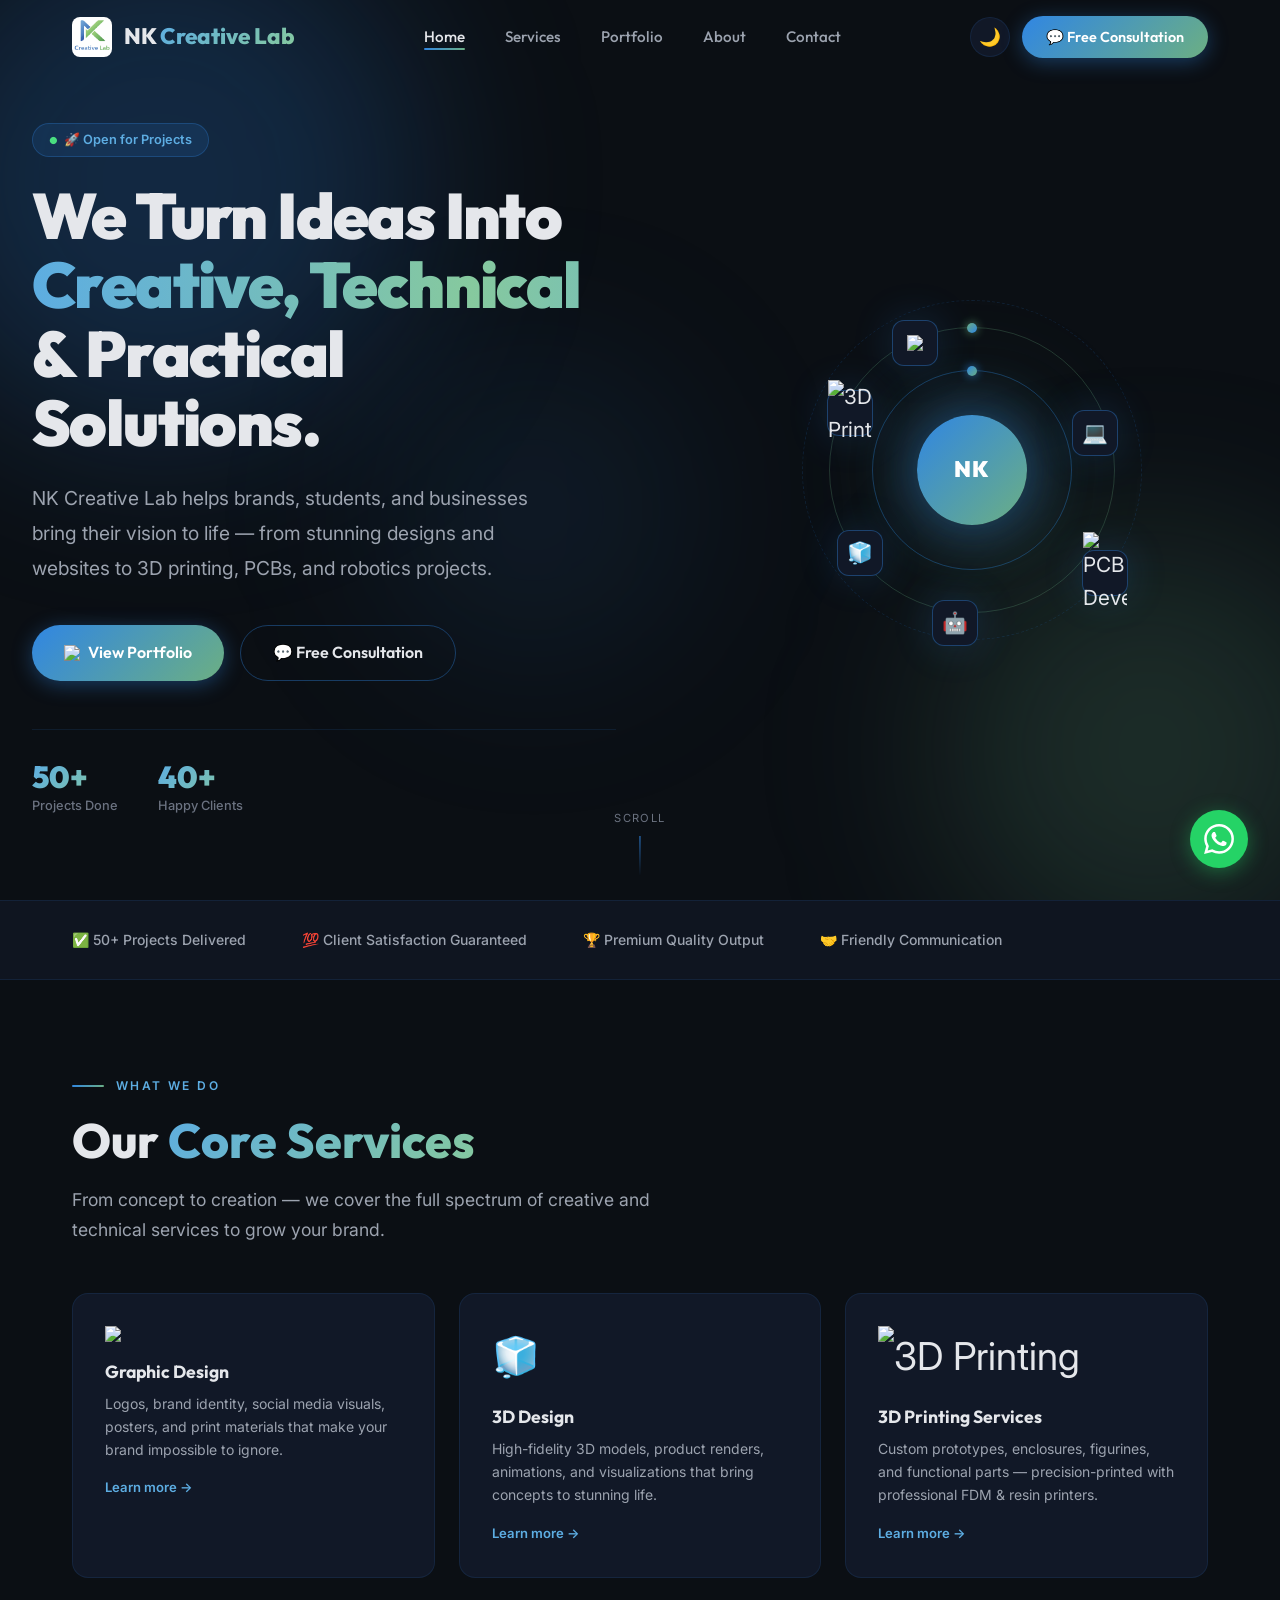
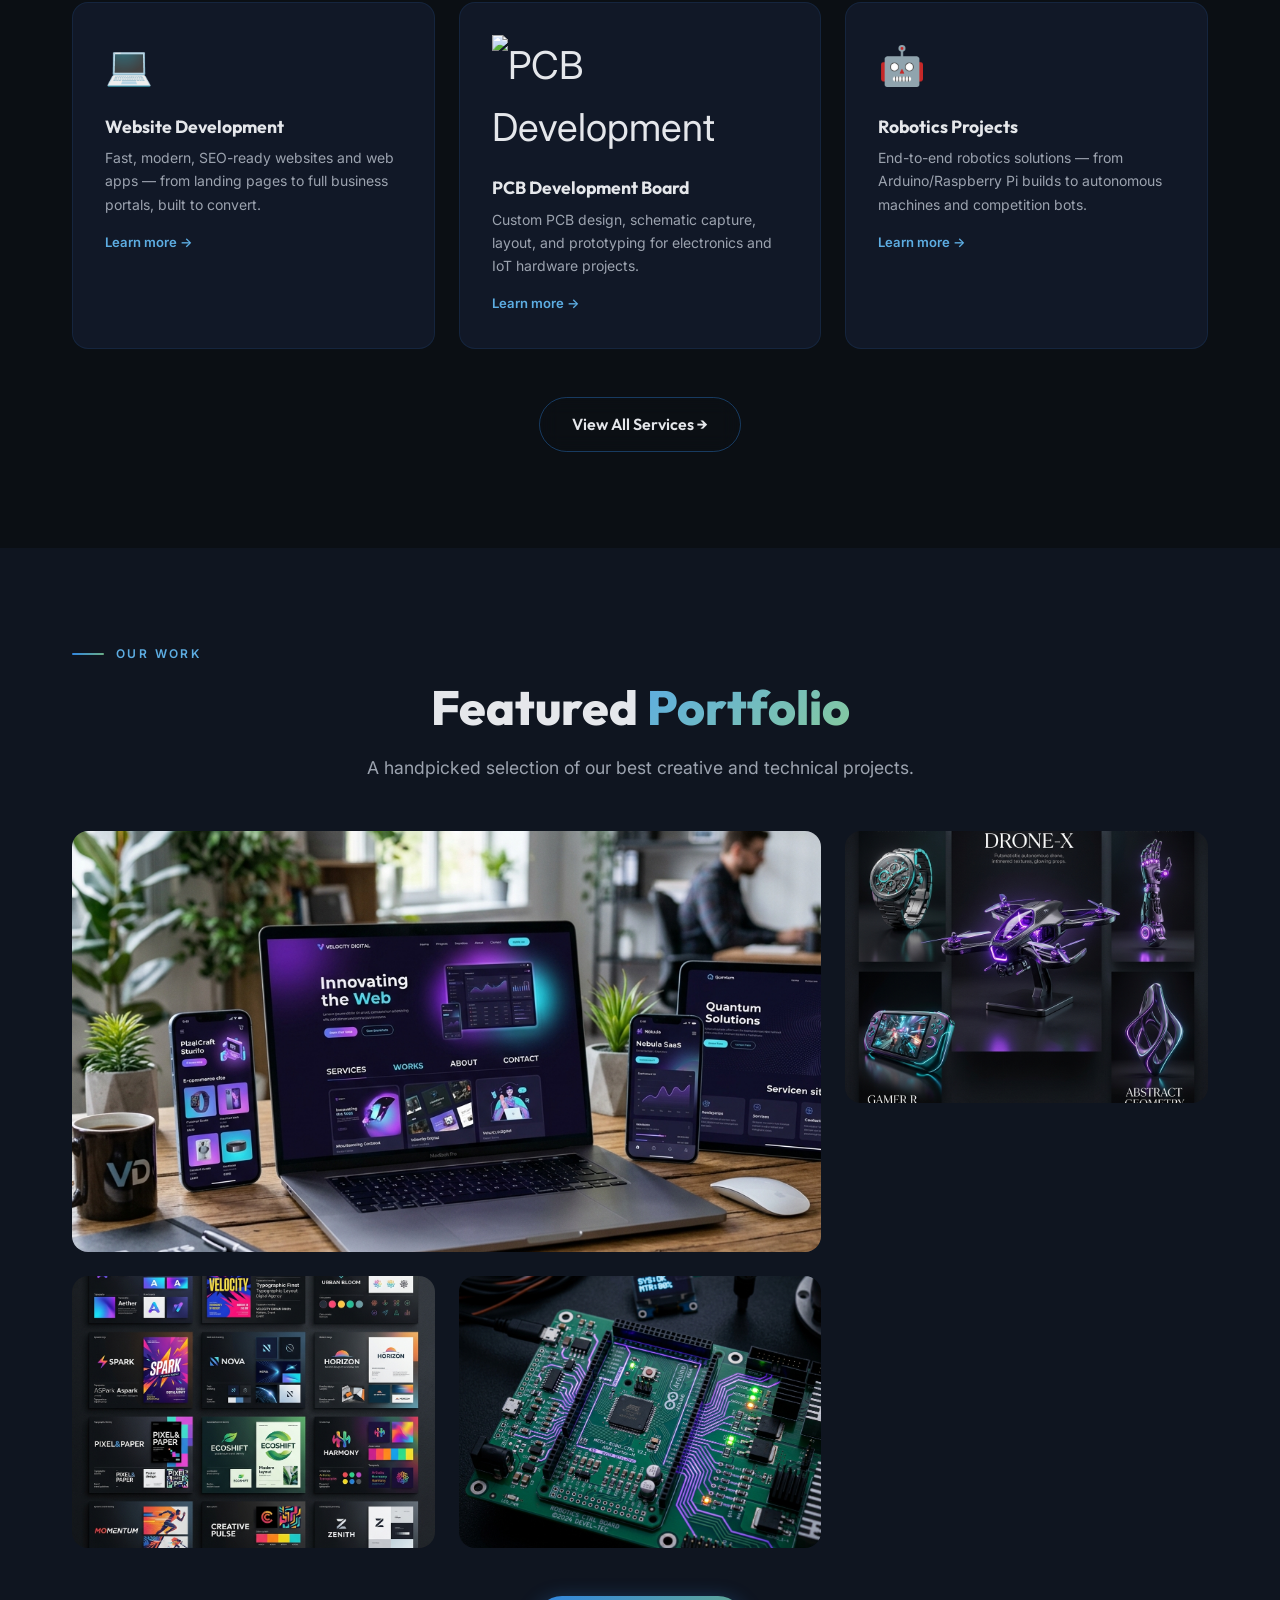
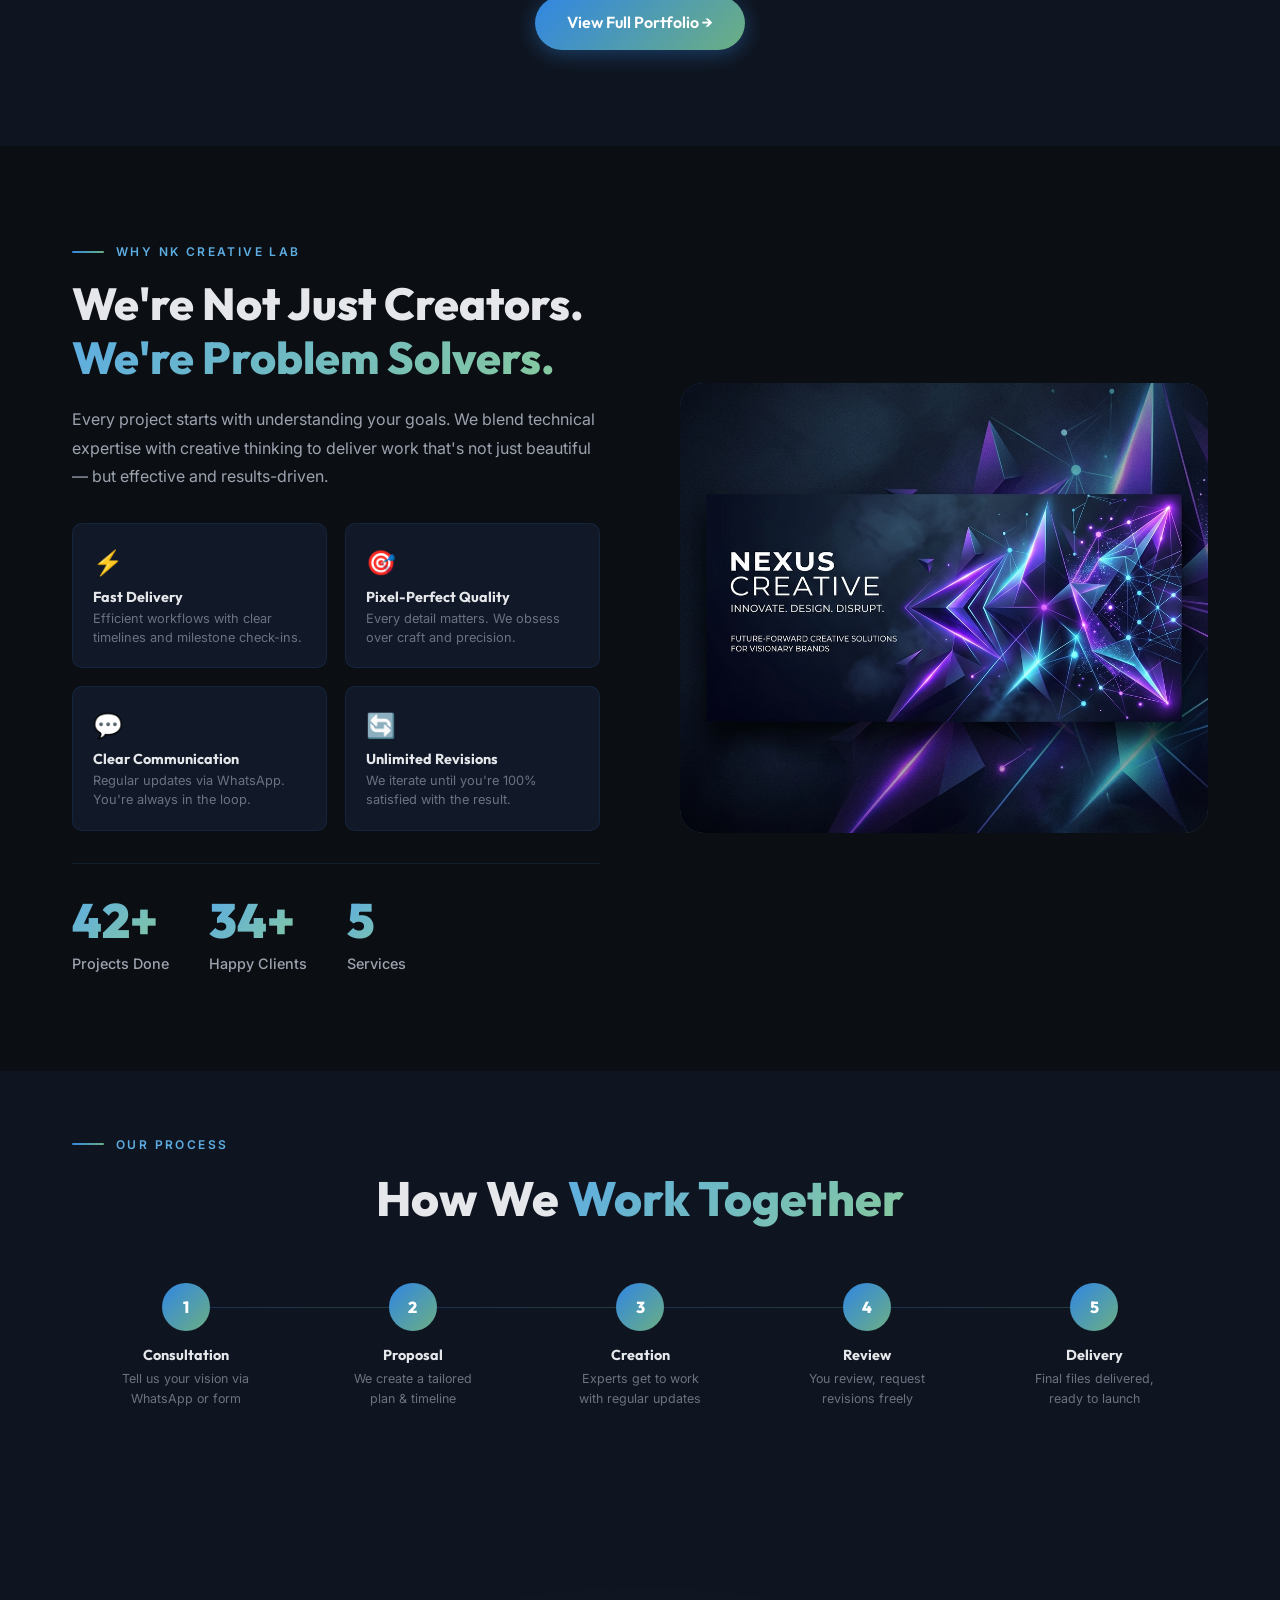
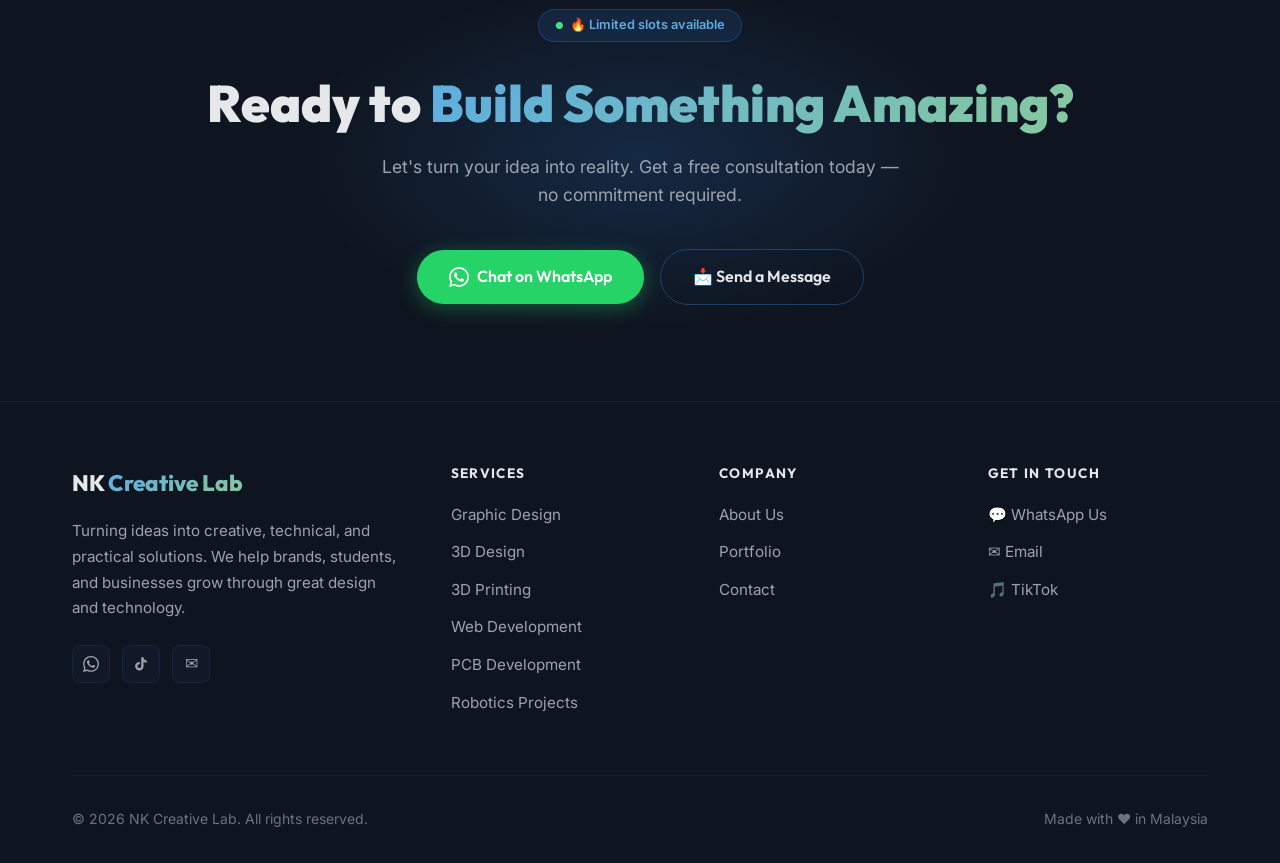
==== commit 840f1e53: "Add files via upload" ====
--- a/index.html
+++ b/index.html
@@ -525,7 +525,7 @@
           <span class="t-icon icon-moon">🌙</span>
           <span class="t-icon icon-sun">☀️</span>
         </button>
-        <a href="https://wa.me/your-number" class="btn btn-primary navbar-cta" id="nav-cta" target="_blank" rel="noopener">
+        <a href="https://wa.me/0187604289" class="btn btn-primary navbar-cta" id="nav-cta" target="_blank" rel="noopener">
           💬 Free Consultation
         </a>
         <button class="hamburger" id="hamburger" aria-label="Open mobile menu" aria-expanded="false">
@@ -542,7 +542,7 @@
     <a href="portfolio.html" id="mob-portfolio">Portfolio</a>
     <a href="about.html"     id="mob-about">About</a>
     <a href="contact.html"   id="mob-contact">Contact</a>
-    <a href="https://wa.me/your-number" class="btn btn-primary" id="mob-cta" target="_blank" rel="noopener">💬 Get Free Consultation</a>
+    <a href="https://wa.me/0187604289" class="btn btn-primary" id="mob-cta" target="_blank" rel="noopener">💬 Get Free Consultation</a>
   </div>
 
   <!-- ===== HERO ===== -->
@@ -563,21 +563,17 @@
           NK Creative Lab helps brands, students, and businesses bring their vision to life — from stunning designs and websites to 3D printing, PCBs, and robotics projects.
         </p>
         <div class="hero-buttons hero-animate hero-animate-4">
-          <a href="portfolio.html" class="btn btn-primary" id="hero-portfolio-btn">🎨 View Portfolio</a>
-          <a href="https://wa.me/your-number" class="btn btn-secondary" id="hero-consult-btn" target="_blank" rel="noopener">💬 Free Consultation</a>
+          <a href="portfolio.html" class="btn btn-primary" id="hero-portfolio-btn"><img src="assets/images/graphic_design.png"> View Portfolio</a>
+          <a href="https://wa.me/0187604289" class="btn btn-secondary" id="hero-consult-btn" target="_blank" rel="noopener">💬 Free Consultation</a>
         </div>
         <div class="hero-stats hero-animate hero-animate-5">
           <div>
-            <div class="hero-stat-num counter-up" data-target="100" data-suffix="+">0</div>
+            <div class="hero-stat-num counter-up" data-target="50" data-suffix="+">0</div>
             <div class="hero-stat-label">Projects Done</div>
           </div>
           <div>
-            <div class="hero-stat-num counter-up" data-target="50" data-suffix="+">0</div>
+            <div class="hero-stat-num counter-up" data-target="40" data-suffix="+">0</div>
             <div class="hero-stat-label">Happy Clients</div>
-          </div>
-          <div>
-            <div class="hero-stat-num counter-up" data-target="98" data-suffix="%">0</div>
-            <div class="hero-stat-label">Satisfaction</div>
           </div>
         </div>
       </div>
@@ -590,12 +586,12 @@
           <div class="orbit orbit-3"></div>
           <div class="sphere-core">NK</div>
           <!-- Service icons -->
-          <div class="svc-icon si-1" data-tooltip="Graphic Design">🎨</div>
+          <div class="svc-icon si-1" data-tooltip="Graphic Design"><img src="assets/images/graphic_design.png"></div>
           <div class="svc-icon si-2" data-tooltip="Web Development">💻</div>
-          <div class="svc-icon si-3" data-tooltip="PCB Development">🔌</div>
+          <div class="svc-icon si-3" data-tooltip="PCB Development"><img src="assets/images/pcb.png" alt="PCB Development"></div>
           <div class="svc-icon si-4" data-tooltip="Robotics">🤖</div>
           <div class="svc-icon si-5" data-tooltip="3D Design">🧊</div>
-          <div class="svc-icon si-6" data-tooltip="3D Printing">🖨️</div>
+          <div class="svc-icon si-6" data-tooltip="3D Printing"><img src="assets/images/3d-printing.png" alt="3D Printing"></div>
         </div>
       </div>
     </div>
@@ -610,12 +606,10 @@
   <div class="trust-bar" aria-label="Trust indicators">
     <div class="container">
       <div class="trust-bar-inner">
-        <div class="trust-item">✅ 100+ Projects Delivered</div>
-        <div class="trust-item">⚡ Fast Turnaround</div>
-        <div class="trust-item">🌍 Serving Clients Worldwide</div>
+        <div class="trust-item">✅ 50+ Projects Delivered</div>
         <div class="trust-item">💯 Client Satisfaction Guaranteed</div>
         <div class="trust-item">🏆 Premium Quality Output</div>
-        <div class="trust-item">🤝 Transparent Communication</div>
+        <div class="trust-item">🤝 Friendly Communication</div>
       </div>
     </div>
   </div>
@@ -630,7 +624,9 @@
       </div>
       <div class="services-grid mt-lg" id="services-grid">
         <a href="services.html#graphic-design" class="service-card reveal reveal-delay-1" id="card-graphic">
-          <span class="service-icon">🎨</span>
+          <span class="service-icon">
+            <img src="assets/images/graphic_design.png">
+          </span>
           <h3>Graphic Design</h3>
           <p>Logos, brand identity, social media visuals, posters, and print materials that make your brand impossible to ignore.</p>
           <span class="service-arrow">Learn more →</span>
@@ -642,7 +638,9 @@
           <span class="service-arrow">Learn more →</span>
         </a>
         <a href="services.html#3d-printing" class="service-card reveal reveal-delay-3" id="card-print">
-          <span class="service-icon">🖨️</span>
+          <span class="service-icon">
+            <img src="assets/images/3d-printing.png" alt="3D Printing">
+          </span>
           <h3>3D Printing Services</h3>
           <p>Custom prototypes, enclosures, figurines, and functional parts — precision-printed with professional FDM & resin printers.</p>
           <span class="service-arrow">Learn more →</span>
@@ -654,7 +652,9 @@
           <span class="service-arrow">Learn more →</span>
         </a>
         <a href="services.html#pcb" class="service-card reveal reveal-delay-5" id="card-pcb">
-          <span class="service-icon">🔌</span>
+          <span class="service-icon">
+            <img src="assets/images/pcb.png" alt="PCB Development">
+          </span>
           <h3>PCB Development Board</h3>
           <p>Custom PCB design, schematic capture, layout, and prototyping for electronics and IoT hardware projects.</p>
           <span class="service-arrow">Learn more →</span>
@@ -739,8 +739,8 @@
             <div class="why-feature" id="wf-4"><div class="why-feature-icon">🔄</div><h4>Unlimited Revisions</h4><p>We iterate until you're 100% satisfied with the result.</p></div>
           </div>
           <div class="stats-row">
-            <div><div class="stat-number counter-up" data-target="100" data-suffix="+">0</div><div class="stat-label">Projects Done</div></div>
-            <div><div class="stat-number counter-up" data-target="50"  data-suffix="+">0</div><div class="stat-label">Happy Clients</div></div>
+            <div><div class="stat-number counter-up" data-target="50" data-suffix="+">0</div><div class="stat-label">Projects Done</div></div>
+            <div><div class="stat-number counter-up" data-target="40"  data-suffix="+">0</div><div class="stat-label">Happy Clients</div></div>
             <div><div class="stat-number counter-up" data-target="6"   data-suffix="">0</div><div class="stat-label">Services</div></div>
           </div>
         </div>
@@ -748,10 +748,12 @@
           <div class="why-image">
             <img src="assets/images/hero_bg.png" alt="NK Creative Lab workspace" />
           </div>
+          <!--   
           <div class="why-badge">
-            <div class="big-num">98%</div>
+            <div class="big-num">90%</div>
             <p>Client Satisfaction<br>Rate</p>
           </div>
+          -->   
         </div>
       </div>
     </div>
@@ -775,6 +777,7 @@
   </section>
 
   <!-- Testimonials -->
+<!--
   <section class="section testimonials-section" id="testimonials" aria-label="Client testimonials">
     <div class="container">
       <div class="reveal text-center">
@@ -803,7 +806,7 @@
       </div>
     </div>
   </section>
-
+-->   
   <!-- CTA -->
   <section class="section cta-section" id="cta" aria-label="Call to action">
     <div class="container reveal">
@@ -811,7 +814,7 @@
       <h2>Ready to <span class="gradient-text">Build Something Amazing?</span></h2>
       <p>Let's turn your idea into reality. Get a free consultation today — no commitment required.</p>
       <div class="cta-buttons">
-        <a href="https://wa.me/your-number" class="btn btn-whatsapp" id="cta-whatsapp-btn" target="_blank" rel="noopener">
+        <a href="https://wa.me/0187604289" class="btn btn-whatsapp" id="cta-whatsapp-btn" target="_blank" rel="noopener">
           <svg width="20" height="20" viewBox="0 0 24 24" fill="white"><path d="M17.472 14.382c-.297-.149-1.758-.867-2.03-.967-.273-.099-.471-.148-.67.15-.197.297-.767.966-.94 1.164-.173.199-.347.223-.644.075-.297-.15-1.255-.463-2.39-1.475-.883-.788-1.48-1.761-1.653-2.059-.173-.297-.018-.458.13-.606.134-.133.298-.347.446-.52.149-.174.198-.298.298-.497.099-.198.05-.371-.025-.52-.075-.149-.669-1.612-.916-2.207-.242-.579-.487-.5-.669-.51-.173-.008-.371-.01-.57-.01-.198 0-.52.074-.792.372-.272.297-1.04 1.016-1.04 2.479 0 1.462 1.065 2.875 1.213 3.074.149.198 2.096 3.2 5.077 4.487.709.306 1.262.489 1.694.625.712.227 1.36.195 1.871.118.571-.085 1.758-.719 2.006-1.413.248-.694.248-1.289.173-1.413-.074-.124-.272-.198-.57-.347m-5.421 7.403h-.004a9.87 9.87 0 01-5.031-1.378l-.361-.214-3.741.982.998-3.648-.235-.374a9.86 9.86 0 01-1.51-5.26c.001-5.45 4.436-9.884 9.888-9.884 2.64 0 5.122 1.03 6.988 2.898a9.825 9.825 0 012.893 6.994c-.003 5.45-4.437 9.884-9.885 9.884m8.413-18.297A11.815 11.815 0 0012.05 0C5.495 0 .16 5.335.157 11.892c0 2.096.547 4.142 1.588 5.945L.057 24l6.305-1.654a11.882 11.882 0 005.683 1.448h.005c6.554 0 11.89-5.335 11.893-11.893a11.821 11.821 0 00-3.48-8.413Z"/></svg>
           Chat on WhatsApp
         </a>
@@ -828,7 +831,7 @@
           <div class="logo-text">NK <span>Creative Lab</span></div>
           <p>Turning ideas into creative, technical, and practical solutions. We help brands, students, and businesses grow through great design and technology.</p>
           <div class="footer-social">
-            <a href="https://wa.me/your-number" id="footer-wa" target="_blank" rel="noopener" aria-label="WhatsApp">
+            <a href="https://wa.me/0187604289" id="footer-wa" target="_blank" rel="noopener" aria-label="WhatsApp">
               <svg width="16" height="16" viewBox="0 0 24 24" fill="currentColor"><path d="M17.472 14.382c-.297-.149-1.758-.867-2.03-.967-.273-.099-.471-.148-.67.15-.197.297-.767.966-.94 1.164-.173.199-.347.223-.644.075-.297-.15-1.255-.463-2.39-1.475-.883-.788-1.48-1.761-1.653-2.059-.173-.297-.018-.458.13-.606.134-.133.298-.347.446-.52.149-.174.198-.298.298-.497.099-.198.05-.371-.025-.52-.075-.149-.669-1.612-.916-2.207-.242-.579-.487-.5-.669-.51-.173-.008-.371-.01-.57-.01-.198 0-.52.074-.792.372-.272.297-1.04 1.016-1.04 2.479 0 1.462 1.065 2.875 1.213 3.074.149.198 2.096 3.2 5.077 4.487.709.306 1.262.489 1.694.625.712.227 1.36.195 1.871.118.571-.085 1.758-.719 2.006-1.413.248-.694.248-1.289.173-1.413-.074-.124-.272-.198-.57-.347m-5.421 7.403h-.004a9.87 9.87 0 01-5.031-1.378l-.361-.214-3.741.982.998-3.648-.235-.374a9.86 9.86 0 01-1.51-5.26c.001-5.45 4.436-9.884 9.888-9.884 2.64 0 5.122 1.03 6.988 2.898a9.825 9.825 0 012.893 6.994c-.003 5.45-4.437 9.884-9.885 9.884m8.413-18.297A11.815 11.815 0 0012.05 0C5.495 0 .16 5.335.157 11.892c0 2.096.547 4.142 1.588 5.945L.057 24l6.305-1.654a11.882 11.882 0 005.683 1.448h.005c6.554 0 11.89-5.335 11.893-11.893a11.821 11.821 0 00-3.48-8.413Z"/></svg>
             </a>
             <a href="https://tiktok.com/@nkcreativelab" id="footer-tiktok" target="_blank" rel="noopener" aria-label="TikTok">
@@ -859,21 +862,21 @@
         <div class="footer-col">
           <h4>Get in Touch</h4>
           <ul>
-            <li><a href="https://wa.me/your-number" target="_blank" rel="noopener">💬 WhatsApp Us</a></li>
+            <li><a href="https://wa.me/0187604289" target="_blank" rel="noopener">💬 WhatsApp Us</a></li>
             <li><a href="mailto:nkcreativelab@email.com">✉ Email</a></li>
             <li><a href="https://tiktok.com/@nkcreativelab" target="_blank" rel="noopener">🎵 TikTok</a></li>
           </ul>
         </div>
       </div>
       <div class="footer-bottom">
-        <p>© 2025 NK Creative Lab. All rights reserved.</p>
+        <p>© 2026 NK Creative Lab. All rights reserved.</p>
         <p>Made with ❤️ in Malaysia</p>
       </div>
     </div>
   </footer>
 
   <!-- Floating WhatsApp -->
-  <a href="https://wa.me/your-number" class="whatsapp-float" id="whatsapp-float" target="_blank" rel="noopener" aria-label="Chat on WhatsApp">
+  <a href="https://wa.me/0187604289" class="whatsapp-float" id="whatsapp-float" target="_blank" rel="noopener" aria-label="Chat on WhatsApp">
     <svg viewBox="0 0 24 24"><path d="M17.472 14.382c-.297-.149-1.758-.867-2.03-.967-.273-.099-.471-.148-.67.15-.197.297-.767.966-.94 1.164-.173.199-.347.223-.644.075-.297-.15-1.255-.463-2.39-1.475-.883-.788-1.48-1.761-1.653-2.059-.173-.297-.018-.458.13-.606.134-.133.298-.347.446-.52.149-.174.198-.298.298-.497.099-.198.05-.371-.025-.52-.075-.149-.669-1.612-.916-2.207-.242-.579-.487-.5-.669-.51-.173-.008-.371-.01-.57-.01-.198 0-.52.074-.792.372-.272.297-1.04 1.016-1.04 2.479 0 1.462 1.065 2.875 1.213 3.074.149.198 2.096 3.2 5.077 4.487.709.306 1.262.489 1.694.625.712.227 1.36.195 1.871.118.571-.085 1.758-.719 2.006-1.413.248-.694.248-1.289.173-1.413-.074-.124-.272-.198-.57-.347m-5.421 7.403h-.004a9.87 9.87 0 01-5.031-1.378l-.361-.214-3.741.982.998-3.648-.235-.374a9.86 9.86 0 01-1.51-5.26c.001-5.45 4.436-9.884 9.888-9.884 2.64 0 5.122 1.03 6.988 2.898a9.825 9.825 0 012.893 6.994c-.003 5.45-4.437 9.884-9.885 9.884m8.413-18.297A11.815 11.815 0 0012.05 0C5.495 0 .16 5.335.157 11.892c0 2.096.547 4.142 1.588 5.945L.057 24l6.305-1.654a11.882 11.882 0 005.683 1.448h.005c6.554 0 11.89-5.335 11.893-11.893a11.821 11.821 0 00-3.48-8.413Z"/></svg>
   </a>
 
--- a/css/styles.css
+++ b/css/styles.css
@@ -0,0 +1,679 @@
+/* ============================================
+   NK Creative Lab — Global Design System v2
+   Brand: Blue #3086E3 + Green #6CAF83
+   ============================================ */
+
+@import url('https://fonts.googleapis.com/css2?family=Outfit:wght@300;400;500;600;700;800;900&family=Inter:wght@300;400;500;600&display=swap');
+
+/* === CSS Custom Properties — Dark Mode (Default) === */
+:root {
+  /* Brand */
+  --brand-blue: #3086E3;
+  --brand-green: #6CAF83;
+  --accent: #3086E3;
+  --accent-light: #5DADE2;
+  --accent-dark: #256FD1;
+  --green: #6CAF83;
+  --green-light: #86C99E;
+
+  /* Gradients */
+  --gradient: linear-gradient(135deg, #3086E3, #6CAF83);
+  --gradient-hover: linear-gradient(135deg, #256FD1, #5AA873);
+  --gradient-text: linear-gradient(135deg, #5DADE2, #86C99E);
+  --gradient-glow: linear-gradient(135deg, rgba(48,134,227,0.3), rgba(108,175,131,0.3));
+
+  /* Backgrounds */
+  --bg-primary: #0B0F14;
+  --bg-secondary: #0F1520;
+  --bg-card: #111827;
+  --bg-card-hover: #1A2336;
+
+  /* Borders */
+  --border: rgba(48, 134, 227, 0.12);
+  --border-hover: rgba(48, 134, 227, 0.38);
+
+  /* Text */
+  --text-primary: #E5E7EB;
+  --text-secondary: #9CA3AF;
+  --text-muted: #6B7280;
+
+  /* Typography */
+  --font-heading: 'Outfit', sans-serif;
+  --font-body: 'Inter', sans-serif;
+
+  /* Spacing */
+  --section-pad: 6rem 0;
+  --container-pad: 0 2rem;
+  --radius: 16px;
+  --radius-sm: 10px;
+  --radius-lg: 24px;
+  --radius-xl: 32px;
+
+  /* Shadows */
+  --shadow-card: 0 4px 24px rgba(0, 0, 0, 0.4);
+  --shadow-glow: 0 0 40px rgba(48, 134, 227, 0.2);
+  --shadow-glow-strong: 0 0 60px rgba(48, 134, 227, 0.35);
+
+  /* Transitions */
+  --transition: all 0.3s cubic-bezier(0.4, 0, 0.2, 1);
+  --transition-slow: all 0.6s cubic-bezier(0.4, 0, 0.2, 1);
+}
+
+/* === Light Mode === */
+[data-theme="light"] {
+  --bg-primary: #F8FAFF;
+  --bg-secondary: #EEF4FF;
+  --bg-card: #FFFFFF;
+  --bg-card-hover: #EBF4FF;
+  --border: rgba(48, 134, 227, 0.14);
+  --border-hover: rgba(48, 134, 227, 0.42);
+  --text-primary: #0F172A;
+  --text-secondary: #475569;
+  --text-muted: #94A3B8;
+  --shadow-card: 0 2px 16px rgba(48, 134, 227, 0.07), 0 4px 32px rgba(0,0,0,0.06);
+  --shadow-glow: 0 4px 40px rgba(48, 134, 227, 0.15);
+  --shadow-glow-strong: 0 8px 60px rgba(48, 134, 227, 0.25);
+}
+
+/* === Theme-aware transition on ALL elements === */
+*, *::before, *::after {
+  box-sizing: border-box;
+  margin: 0;
+  padding: 0;
+}
+
+/* Smooth theme switch */
+body,
+.navbar,
+.card,
+.footer,
+.mobile-menu,
+.badge,
+.icon-box,
+.footer-social a,
+.service-card,
+.testimonial-card,
+.why-feature,
+.value-card,
+.process-card,
+.expertise-item,
+.contact-channel,
+.faq-item,
+.faq-q,
+.location-box,
+.port-item,
+.filter-btn,
+.social-link,
+.contact-form-card,
+.form-group input,
+.form-group select,
+.form-group textarea {
+  transition: background-color 0.35s ease,
+              border-color 0.35s ease,
+              color 0.35s ease,
+              box-shadow 0.35s ease;
+}
+
+/* Keep transform transitions separate so hover effects aren't broken */
+a,
+button,
+.btn,
+.card,
+.value-card,
+.process-card,
+.port-item,
+.contact-channel,
+.footer-social a,
+.navbar-logo {
+  transition: var(--transition);
+}
+
+html {
+  scroll-behavior: smooth;
+  font-size: 16px;
+}
+
+body {
+  font-family: var(--font-body);
+  background-color: var(--bg-primary);
+  color: var(--text-primary);
+  line-height: 1.6;
+  overflow-x: hidden;
+  -webkit-font-smoothing: antialiased;
+}
+
+img { max-width: 100%; height: auto; display: block; }
+
+a { text-decoration: none; color: inherit; }
+ul { list-style: none; }
+button { cursor: pointer; border: none; background: none; font-family: var(--font-body); }
+
+/* === Scrollbar === */
+::-webkit-scrollbar { width: 5px; }
+::-webkit-scrollbar-track { background: var(--bg-primary); }
+::-webkit-scrollbar-thumb { background: var(--gradient); border-radius: 3px; }
+
+/* === Layout === */
+.container { max-width: 1200px; margin: 0 auto; padding: var(--container-pad); }
+.section { padding: var(--section-pad); position: relative; }
+
+/* === Typography === */
+h1, h2, h3, h4, h5 { font-family: var(--font-heading); line-height: 1.15; font-weight: 700; }
+
+.gradient-text {
+  background: var(--gradient-text);
+  -webkit-background-clip: text;
+  -webkit-text-fill-color: transparent;
+  background-clip: text;
+}
+
+.section-label {
+  font-family: var(--font-body);
+  font-size: 0.75rem;
+  font-weight: 600;
+  letter-spacing: 0.2em;
+  text-transform: uppercase;
+  color: var(--accent-light);
+  margin-bottom: 1rem;
+  display: flex;
+  align-items: center;
+  gap: 0.75rem;
+}
+
+.section-label::before {
+  content: '';
+  width: 32px;
+  height: 2px;
+  background: var(--gradient);
+  border-radius: 2px;
+  flex-shrink: 0;
+}
+
+.section-title { font-size: clamp(2rem, 4vw, 3rem); font-weight: 800; margin-bottom: 1rem; line-height: 1.2; }
+.section-subtitle { font-size: 1.1rem; color: var(--text-secondary); max-width: 600px; line-height: 1.7; }
+
+/* === Buttons === */
+.btn {
+  display: inline-flex;
+  align-items: center;
+  gap: 0.5rem;
+  padding: 0.875rem 2rem;
+  border-radius: 50px;
+  font-family: var(--font-heading);
+  font-weight: 600;
+  font-size: 1rem;
+  transition: var(--transition);
+  white-space: nowrap;
+  position: relative;
+  overflow: hidden;
+}
+
+.btn-primary {
+  background: var(--gradient);
+  color: #fff;
+  box-shadow: 0 4px 20px rgba(48, 134, 227, 0.38);
+}
+
+.btn-primary:hover {
+  background: var(--gradient-hover);
+  box-shadow: 0 8px 32px rgba(48, 134, 227, 0.56);
+  transform: translateY(-2px);
+}
+
+.btn-secondary {
+  background: transparent;
+  color: var(--text-primary);
+  border: 1.5px solid var(--border-hover);
+  backdrop-filter: blur(10px);
+}
+
+.btn-secondary:hover {
+  background: rgba(48, 134, 227, 0.1);
+  border-color: var(--accent);
+  color: var(--accent-light);
+  transform: translateY(-2px);
+}
+
+.btn-ghost { background: transparent; color: var(--accent-light); padding: 0; gap: 0.5rem; }
+.btn-ghost:hover { gap: 0.75rem; color: var(--green-light); }
+
+/* === Cards === */
+.card {
+  background: var(--bg-card);
+  border: 1px solid var(--border);
+  border-radius: var(--radius);
+  padding: 2rem;
+  transition: var(--transition);
+}
+
+.card:hover {
+  border-color: var(--border-hover);
+  background: var(--bg-card-hover);
+  transform: translateY(-5px);
+  box-shadow: var(--shadow-glow);
+}
+
+[data-theme="light"] .card { box-shadow: var(--shadow-card); }
+[data-theme="light"] .card:hover { box-shadow: var(--shadow-glow); }
+
+/* === Navigation === */
+.navbar {
+  position: fixed;
+  top: 0; left: 0; right: 0;
+  z-index: 1000;
+  padding: 1rem 0;
+  transition: background 0.35s ease, border-color 0.35s ease, padding 0.3s ease, box-shadow 0.35s ease;
+}
+
+.navbar.scrolled {
+  background: rgba(11, 15, 20, 0.96);
+  backdrop-filter: blur(24px);
+  -webkit-backdrop-filter: blur(24px);
+  border-bottom: 1px solid var(--border);
+  padding: 0.65rem 0;
+  box-shadow: 0 4px 24px rgba(0,0,0,0.25);
+}
+
+[data-theme="light"] .navbar.scrolled {
+  background: rgba(248, 250, 255, 0.96);
+  box-shadow: 0 4px 24px rgba(48,134,227,0.08);
+}
+
+.navbar-inner {
+  display: flex;
+  align-items: center;
+  justify-content: space-between;
+  max-width: 1200px;
+  margin: 0 auto;
+  padding: 0 2rem;
+}
+
+/* === Logo with hover animation === */
+.navbar-logo {
+  display: flex;
+  align-items: center;
+  gap: 0.75rem;
+  font-family: var(--font-heading);
+  font-weight: 800;
+  font-size: 1.4rem;
+  transform-origin: left center;
+  animation: logoEntrance 0.7s cubic-bezier(0.4,0,0.2,1) both;
+}
+
+@keyframes logoEntrance {
+  from { opacity: 0; transform: translateX(-20px); }
+  to   { opacity: 1; transform: translateX(0); }
+}
+
+.navbar-logo:hover {
+  transform: scale(1.05) rotate(2deg);
+  filter: drop-shadow(0 0 14px rgba(48, 134, 227, 0.55));
+}
+
+.navbar-logo img {
+  width: 40px;
+  height: 40px;
+  border-radius: 8px;
+  object-fit: cover;
+  transition: box-shadow 0.3s ease, transform 0.3s ease;
+}
+
+.navbar-logo:hover img {
+  box-shadow: 0 0 20px rgba(48, 134, 227, 0.55);
+}
+
+.navbar-logo .logo-text span {
+  background: var(--gradient-text);
+  -webkit-background-clip: text;
+  -webkit-text-fill-color: transparent;
+  background-clip: text;
+}
+
+.navbar-links {
+  display: flex;
+  align-items: center;
+  gap: 2.5rem;
+}
+
+.navbar-links a {
+  font-family: var(--font-heading);
+  font-weight: 500;
+  font-size: 0.95rem;
+  color: var(--text-secondary);
+  position: relative;
+  padding-bottom: 4px;
+  transition: color 0.25s ease;
+}
+
+.navbar-links a::after {
+  content: '';
+  position: absolute;
+  bottom: 0; left: 0;
+  width: 0; height: 2px;
+  background: var(--gradient);
+  transition: width 0.3s cubic-bezier(0.4,0,0.2,1);
+  border-radius: 2px;
+}
+
+.navbar-links a:hover,
+.navbar-links a.active { color: var(--text-primary); }
+
+.navbar-links a:hover::after,
+.navbar-links a.active::after { width: 100%; }
+
+/* === Navbar Right Group === */
+.navbar-right {
+  display: flex;
+  align-items: center;
+  gap: 0.75rem;
+}
+
+.navbar-cta { padding: 0.6rem 1.5rem; font-size: 0.9rem; }
+
+/* === Dark Mode Toggle Button === */
+.theme-toggle {
+  width: 40px;
+  height: 40px;
+  border-radius: 50%;
+  display: flex;
+  align-items: center;
+  justify-content: center;
+  background: var(--bg-card);
+  border: 1px solid var(--border);
+  cursor: pointer;
+  font-size: 1.1rem;
+  flex-shrink: 0;
+  overflow: hidden;
+  position: relative;
+  transition: var(--transition);
+}
+
+.theme-toggle:hover {
+  border-color: var(--accent);
+  background: var(--bg-card-hover);
+  box-shadow: 0 0 16px rgba(48, 134, 227, 0.3);
+  transform: rotate(20deg) scale(1.1);
+}
+
+.theme-toggle .t-icon {
+  position: absolute;
+  transition: transform 0.4s cubic-bezier(0.4,0,0.2,1), opacity 0.4s ease;
+  line-height: 1;
+}
+
+.theme-toggle .icon-moon { opacity: 1; transform: translateY(0); }
+.theme-toggle .icon-sun  { opacity: 0; transform: translateY(16px); }
+
+[data-theme="light"] .theme-toggle .icon-moon { opacity: 0; transform: translateY(-16px); }
+[data-theme="light"] .theme-toggle .icon-sun  { opacity: 1; transform: translateY(0); }
+
+/* === Mobile Nav === */
+.hamburger {
+  display: none;
+  flex-direction: column;
+  gap: 5px;
+  cursor: pointer;
+  padding: 4px;
+  z-index: 1010;
+}
+
+.hamburger span {
+  display: block;
+  width: 24px;
+  height: 2px;
+  background: var(--text-primary);
+  border-radius: 2px;
+  transition: var(--transition);
+}
+
+.hamburger.open span:nth-child(1) { transform: rotate(45deg) translate(5px, 5px); }
+.hamburger.open span:nth-child(2) { opacity: 0; }
+.hamburger.open span:nth-child(3) { transform: rotate(-45deg) translate(5px, -5px); }
+
+.mobile-menu {
+  display: none;
+  position: fixed;
+  inset: 0;
+  background: rgba(11, 15, 20, 0.98);
+  backdrop-filter: blur(24px);
+  -webkit-backdrop-filter: blur(24px);
+  z-index: 999;
+  flex-direction: column;
+  align-items: center;
+  justify-content: center;
+  gap: 2.5rem;
+}
+
+[data-theme="light"] .mobile-menu {
+  background: rgba(248, 250, 255, 0.98);
+}
+
+.mobile-menu.open { display: flex; }
+
+.mobile-menu a {
+  font-family: var(--font-heading);
+  font-size: 2rem;
+  font-weight: 700;
+  color: var(--text-secondary);
+  transition: var(--transition);
+}
+
+.mobile-menu a:hover {
+  color: var(--text-primary);
+  background: var(--gradient-text);
+  -webkit-background-clip: text;
+  -webkit-text-fill-color: transparent;
+  background-clip: text;
+}
+
+/* === Floating WhatsApp Button === */
+.whatsapp-float {
+  position: fixed;
+  bottom: 2rem; right: 2rem;
+  z-index: 999;
+  width: 58px; height: 58px;
+  background: #25D366;
+  border-radius: 50%;
+  display: flex;
+  align-items: center;
+  justify-content: center;
+  box-shadow: 0 4px 20px rgba(37, 211, 102, 0.4);
+  transition: var(--transition);
+  animation: pulse-whatsapp 2.5s infinite;
+}
+
+.whatsapp-float:hover {
+  transform: scale(1.12) translateY(-3px);
+  box-shadow: 0 8px 36px rgba(37, 211, 102, 0.65);
+}
+
+.whatsapp-float svg { width: 30px; height: 30px; fill: white; }
+
+@keyframes pulse-whatsapp {
+  0%, 100% { box-shadow: 0 4px 20px rgba(37, 211, 102, 0.4); }
+  50%       { box-shadow: 0 4px 48px rgba(37, 211, 102, 0.72); }
+}
+
+/* === Page Hero (inner pages) === */
+.page-hero {
+  padding: 10rem 0 5rem;
+  text-align: center;
+  position: relative;
+  overflow: hidden;
+}
+
+.page-hero::before {
+  content: '';
+  position: absolute;
+  top: -50%; left: 50%;
+  transform: translateX(-50%);
+  width: 800px; height: 800px;
+  background: radial-gradient(ellipse, rgba(48,134,227,0.12) 0%, transparent 70%);
+  pointer-events: none;
+}
+
+.page-hero h1 { font-size: clamp(2.5rem, 5vw, 4rem); font-weight: 900; margin-bottom: 1.25rem; }
+.page-hero p { font-size: 1.2rem; color: var(--text-secondary); max-width: 600px; margin: 0 auto; line-height: 1.7; }
+
+/* === Footer === */
+.footer { background: var(--bg-secondary); border-top: 1px solid var(--border); padding: 4rem 0 2rem; }
+
+.footer-grid {
+  display: grid;
+  grid-template-columns: 1.5fr 1fr 1fr 1fr;
+  gap: 3rem;
+  margin-bottom: 3rem;
+}
+
+.footer-brand .logo-text { font-family: var(--font-heading); font-size: 1.4rem; font-weight: 800; margin-bottom: 1rem; }
+.footer-brand .logo-text span { background: var(--gradient-text); -webkit-background-clip: text; -webkit-text-fill-color: transparent; background-clip: text; }
+.footer-brand p { color: var(--text-secondary); font-size: 0.95rem; line-height: 1.7; margin-bottom: 1.5rem; }
+
+.footer-social { display: flex; gap: 0.75rem; }
+
+.footer-social a {
+  width: 38px; height: 38px;
+  background: var(--bg-card);
+  border: 1px solid var(--border);
+  border-radius: 8px;
+  display: flex; align-items: center; justify-content: center;
+  font-size: 1rem;
+  color: var(--text-secondary);
+  transition: var(--transition);
+}
+
+.footer-social a:hover {
+  background: var(--gradient);
+  border-color: transparent;
+  color: white;
+  transform: translateY(-3px);
+  box-shadow: 0 6px 20px rgba(48,134,227,0.35);
+}
+
+.footer-col h4 { font-family: var(--font-heading); font-size: 0.85rem; font-weight: 700; letter-spacing: 0.1em; text-transform: uppercase; color: var(--text-primary); margin-bottom: 1.25rem; }
+.footer-col ul li { margin-bottom: 0.75rem; }
+.footer-col ul li a { color: var(--text-secondary); font-size: 0.95rem; transition: var(--transition); }
+.footer-col ul li a:hover { color: var(--accent-light); padding-left: 5px; }
+
+.footer-bottom { border-top: 1px solid var(--border); padding-top: 2rem; display: flex; align-items: center; justify-content: space-between; flex-wrap: wrap; gap: 1rem; }
+.footer-bottom p { color: var(--text-muted); font-size: 0.875rem; }
+.footer-bottom a { color: var(--accent-light); }
+
+/* === Badge === */
+.badge {
+  display: inline-flex;
+  align-items: center;
+  gap: 0.4rem;
+  background: rgba(48, 134, 227, 0.12);
+  border: 1px solid rgba(48, 134, 227, 0.28);
+  border-radius: 100px;
+  padding: 0.35rem 1rem;
+  font-size: 0.8rem;
+  font-weight: 600;
+  color: var(--accent-light);
+  margin-bottom: 1.5rem;
+}
+
+.badge::before {
+  content: '●';
+  color: #4ADE80;
+  font-size: 0.6rem;
+  animation: blink 1.5s infinite;
+}
+
+@keyframes blink {
+  0%, 100% { opacity: 1; }
+  50%       { opacity: 0.3; }
+}
+
+/* === Glow Orbs === */
+.orb { position: absolute; border-radius: 50%; pointer-events: none; filter: blur(80px); opacity: 0.25; }
+.orb-blue  { background: var(--brand-blue); }
+.orb-green { background: var(--brand-green); }
+
+/* === Grid Layouts === */
+.grid-2 { display: grid; grid-template-columns: 1fr 1fr; gap: 2rem; }
+.grid-3 { display: grid; grid-template-columns: repeat(3, 1fr); gap: 2rem; }
+.grid-4 { display: grid; grid-template-columns: repeat(4, 1fr); gap: 1.5rem; }
+
+/* === Icon Box === */
+.icon-box {
+  width: 56px; height: 56px;
+  background: rgba(48, 134, 227, 0.12);
+  border: 1px solid rgba(48, 134, 227, 0.22);
+  border-radius: var(--radius-sm);
+  display: flex; align-items: center; justify-content: center;
+  font-size: 1.5rem;
+  margin-bottom: 1.25rem;
+  transition: var(--transition);
+}
+
+.card:hover .icon-box {
+  background: rgba(48, 134, 227, 0.22);
+  border-color: var(--accent);
+  transform: scale(1.12) rotate(-3deg);
+  box-shadow: 0 4px 16px rgba(48,134,227,0.25);
+}
+
+/* === Divider === */
+.divider { width: 60px; height: 3px; background: var(--gradient); border-radius: 3px; margin: 1rem 0 1.5rem; }
+
+/* === Utility === */
+.text-center { text-align: center; }
+.text-accent { color: var(--accent-light); }
+.mt-sm { margin-top: 1rem; }
+.mt-md { margin-top: 2rem; }
+.mt-lg { margin-top: 3rem; }
+.flex { display: flex; }
+.flex-center { display: flex; align-items: center; justify-content: center; }
+.gap-sm { gap: 0.75rem; }
+.gap-md { gap: 1.5rem; }
+.gap-lg { gap: 2.5rem; }
+
+/* === Stats === */
+.stat-number {
+  font-family: var(--font-heading);
+  font-size: 3rem; font-weight: 900;
+  background: var(--gradient-text);
+  -webkit-background-clip: text;
+  -webkit-text-fill-color: transparent;
+  background-clip: text;
+  line-height: 1; margin-bottom: 0.5rem;
+}
+.stat-label { color: var(--text-secondary); font-size: 0.9rem; font-weight: 500; }
+
+/* === Gradient border === */
+.gradient-border { position: relative; background: var(--bg-card); border-radius: var(--radius); }
+
+.gradient-border::before {
+  content: '';
+  position: absolute; inset: -1px;
+  border-radius: calc(var(--radius) + 1px);
+  background: var(--gradient);
+  z-index: -1; opacity: 0;
+  transition: opacity 0.3s ease;
+}
+
+.gradient-border:hover::before { opacity: 1; }
+
+/* === Responsive === */
+@media (max-width: 1024px) {
+  .footer-grid { grid-template-columns: 1fr 1fr; }
+  .grid-4 { grid-template-columns: repeat(2, 1fr); }
+}
+
+@media (max-width: 768px) {
+  :root { --section-pad: 4rem 0; }
+  .navbar-links { display: none; }
+  .navbar-cta { display: none; }
+  .hamburger { display: flex; }
+  .grid-2, .grid-3, .grid-4 { grid-template-columns: 1fr; }
+  .footer-grid { grid-template-columns: 1fr; gap: 2rem; }
+  .footer-bottom { flex-direction: column; text-align: center; }
+  .section-title { font-size: 1.8rem; }
+}
+
+@media (max-width: 480px) {
+  .container { padding: 0 1.25rem; }
+  .btn { padding: 0.75rem 1.5rem; font-size: 0.9rem; }
+}
--- a/css/animations.css
+++ b/css/animations.css
@@ -0,0 +1,155 @@
+/* ============================================
+   NK Creative Lab — Animations v2
+   ============================================ */
+
+/* === Scroll Reveal === */
+.reveal {
+  opacity: 0;
+  transform: translateY(36px);
+  transition: opacity 0.7s cubic-bezier(0.4, 0, 0.2, 1),
+              transform 0.7s cubic-bezier(0.4, 0, 0.2, 1);
+}
+.reveal.visible { opacity: 1; transform: translateY(0); }
+
+.reveal-left {
+  opacity: 0;
+  transform: translateX(-36px);
+  transition: opacity 0.7s cubic-bezier(0.4, 0, 0.2, 1),
+              transform 0.7s cubic-bezier(0.4, 0, 0.2, 1);
+}
+.reveal-left.visible { opacity: 1; transform: translateX(0); }
+
+.reveal-right {
+  opacity: 0;
+  transform: translateX(36px);
+  transition: opacity 0.7s cubic-bezier(0.4, 0, 0.2, 1),
+              transform 0.7s cubic-bezier(0.4, 0, 0.2, 1);
+}
+.reveal-right.visible { opacity: 1; transform: translateX(0); }
+
+.reveal-scale {
+  opacity: 0;
+  transform: scale(0.92);
+  transition: opacity 0.6s cubic-bezier(0.4, 0, 0.2, 1),
+              transform 0.6s cubic-bezier(0.4, 0, 0.2, 1);
+}
+.reveal-scale.visible { opacity: 1; transform: scale(1); }
+
+/* Staggered delays */
+.reveal-delay-1 { transition-delay: 0.1s; }
+.reveal-delay-2 { transition-delay: 0.2s; }
+.reveal-delay-3 { transition-delay: 0.3s; }
+.reveal-delay-4 { transition-delay: 0.4s; }
+.reveal-delay-5 { transition-delay: 0.5s; }
+.reveal-delay-6 { transition-delay: 0.6s; }
+
+/* === Floating Animation === */
+@keyframes float {
+  0%, 100% { transform: translateY(0px); }
+  50%       { transform: translateY(-14px); }
+}
+
+@keyframes float-slow {
+  0%, 100% { transform: translateY(0px) rotate(0deg); }
+  33%       { transform: translateY(-10px) rotate(1.5deg); }
+  66%       { transform: translateY(-5px) rotate(-1deg); }
+}
+
+.float      { animation: float 4s ease-in-out infinite; }
+.float-slow { animation: float-slow 6s ease-in-out infinite; }
+
+/* === Hero Animations === */
+@keyframes hero-fade-in {
+  from { opacity: 0; transform: translateY(28px); }
+  to   { opacity: 1; transform: translateY(0); }
+}
+
+.hero-animate {
+  animation: hero-fade-in 0.8s cubic-bezier(0.4, 0, 0.2, 1) forwards;
+  opacity: 0;
+}
+.hero-animate-1 { animation-delay: 0.1s; }
+.hero-animate-2 { animation-delay: 0.25s; }
+.hero-animate-3 { animation-delay: 0.4s; }
+.hero-animate-4 { animation-delay: 0.55s; }
+.hero-animate-5 { animation-delay: 0.7s; }
+
+/* === Shimmer / Gradient sweep === */
+@keyframes shimmer {
+  0%   { background-position: -200% center; }
+  100% { background-position:  200% center; }
+}
+
+.shimmer-text {
+  background: linear-gradient(90deg, #5DADE2 0%, #86C99E 40%, #5DADE2 80%, #86C99E 100%);
+  background-size: 200% auto;
+  -webkit-background-clip: text;
+  -webkit-text-fill-color: transparent;
+  background-clip: text;
+  animation: shimmer 5s linear infinite;
+}
+
+/* === Rotate animations === */
+@keyframes rotate-slow    { from { transform: rotate(0deg); }   to { transform: rotate(360deg); } }
+@keyframes rotate-reverse { from { transform: rotate(360deg); } to { transform: rotate(0deg); } }
+
+/* === Pulse rings === */
+@keyframes pulse-ring {
+  0%   { transform: scale(1); opacity: 0.5; }
+  100% { transform: scale(2); opacity: 0; }
+}
+
+/* === Gradient border === */
+.gradient-border { position: relative; background: var(--bg-card); border-radius: var(--radius); }
+.gradient-border::before {
+  content: '';
+  position: absolute; inset: -1px;
+  border-radius: calc(var(--radius) + 1px);
+  background: var(--gradient);
+  z-index: -1; opacity: 0;
+  transition: opacity 0.3s ease;
+}
+.gradient-border:hover::before { opacity: 1; }
+
+/* === Marquee === */
+@keyframes marquee {
+  0%   { transform: translateX(0); }
+  100% { transform: translateX(-50%); }
+}
+.marquee-track { display: flex; width: max-content; animation: marquee 30s linear infinite; }
+.marquee-track:hover { animation-play-state: paused; }
+
+/* === Ambient blob animations (hero) === */
+@keyframes blob-move-1 {
+  0%, 100% { transform: translate(0, 0) scale(1); }
+  33%       { transform: translate(40px, -30px) scale(1.08); }
+  66%       { transform: translate(-20px, 20px) scale(0.95); }
+}
+
+@keyframes blob-move-2 {
+  0%, 100% { transform: translate(0, 0) scale(1); }
+  33%       { transform: translate(-35px, 25px) scale(1.05); }
+  66%       { transform: translate(25px, -15px) scale(0.92); }
+}
+
+@keyframes blob-move-3 {
+  0%, 100% { transform: translate(0, 0) scale(1); }
+  50%       { transform: translate(20px, 30px) scale(1.06); }
+}
+
+.blob { animation-timing-function: ease-in-out; animation-iteration-count: infinite; }
+.blob-1 { animation-name: blob-move-1; animation-duration: 10s; }
+.blob-2 { animation-name: blob-move-2; animation-duration: 13s; }
+.blob-3 { animation-name: blob-move-3; animation-duration: 8s; }
+
+/* === Orbit animations (hero visual) === */
+@keyframes orbit-cw  { from { transform: rotate(0deg); }   to { transform: rotate(360deg); } }
+@keyframes orbit-ccw { from { transform: rotate(360deg); } to { transform: rotate(0deg); } }
+@keyframes orbit-dot { from { transform: rotate(0deg); }   to { transform: rotate(-360deg); } }
+
+/* === Noise texture overlay === */
+.noise-overlay {
+  position: absolute; inset: 0; opacity: 0.02;
+  background-image: url("data:image/svg+xml,%3Csvg viewBox='0 0 512 512' xmlns='http://www.w3.org/2000/svg'%3E%3Cfilter id='n'%3E%3CfeTurbulence type='fractalNoise' baseFrequency='0.9' numOctaves='4' stitchTiles='stitch'/%3E%3C/filter%3E%3Crect width='100%25' height='100%25' filter='url(%23n)'/%3E%3C/svg%3E");
+  pointer-events: none;
+}
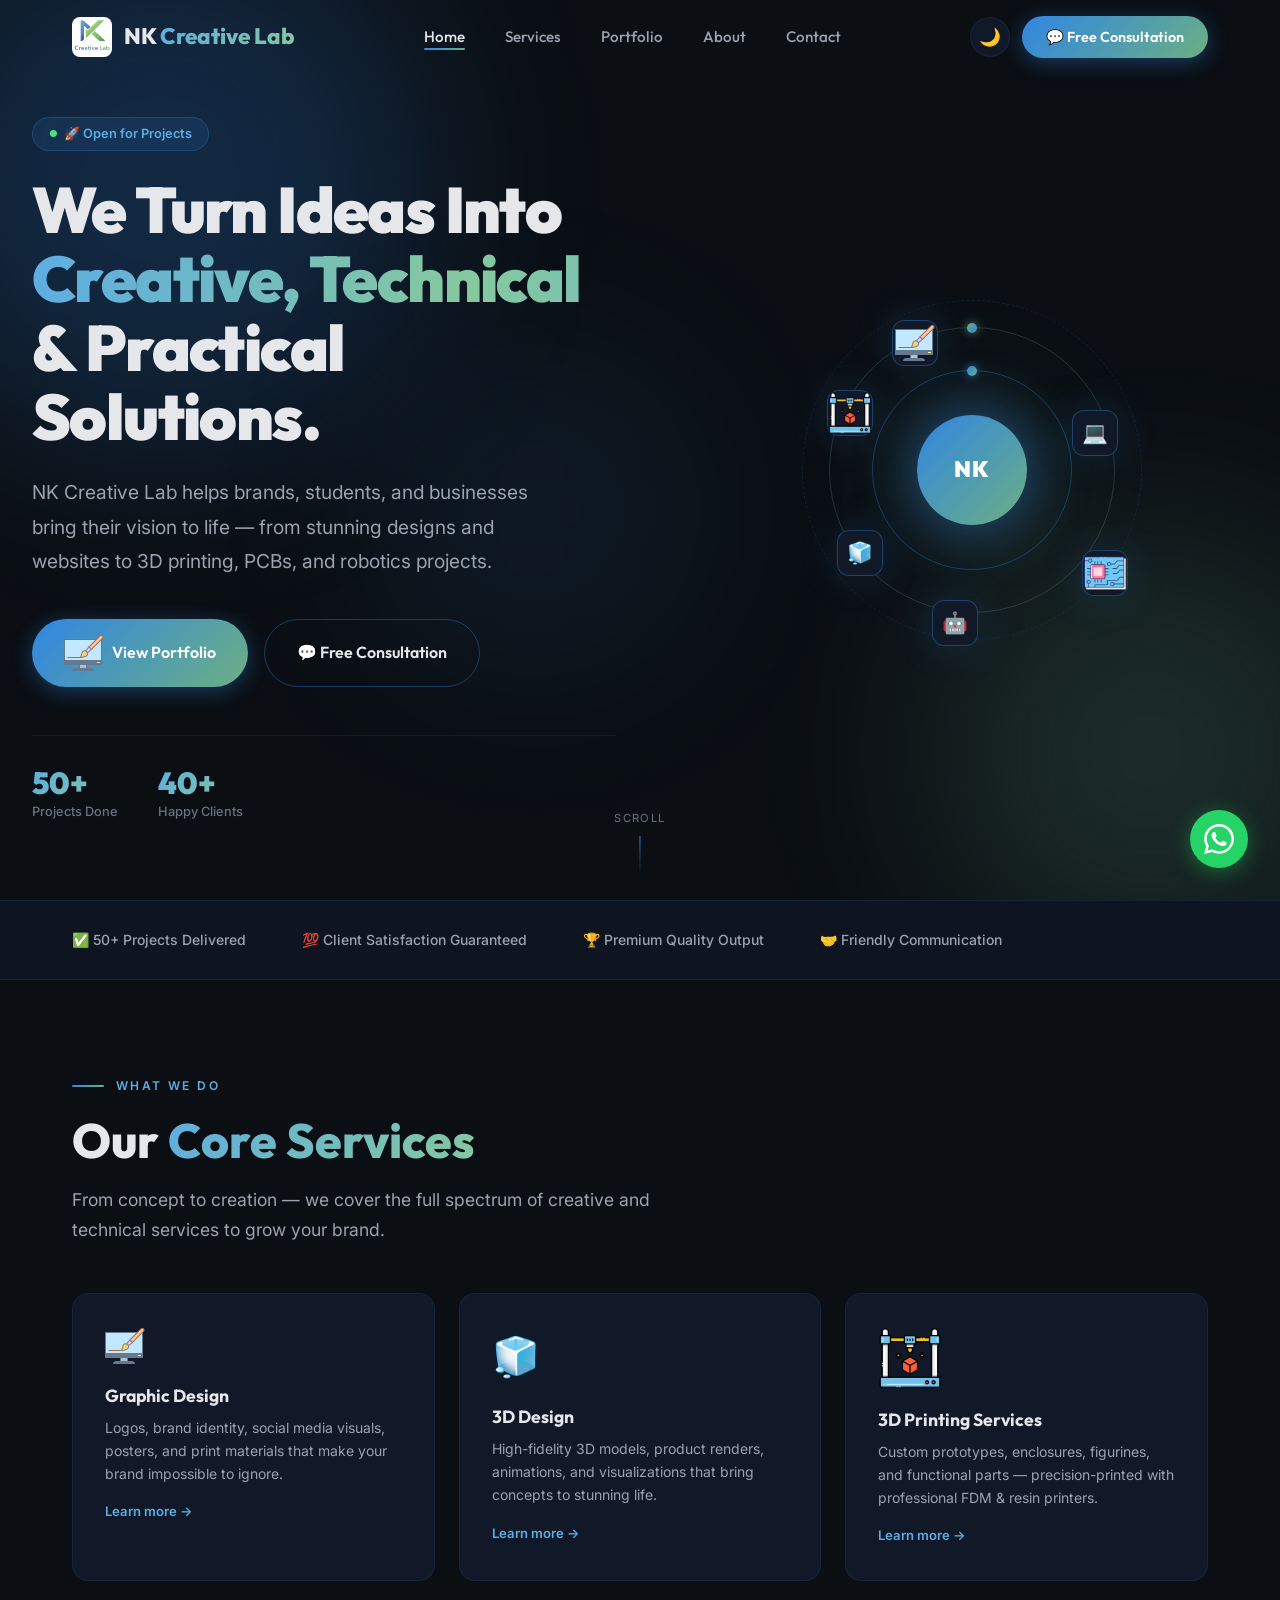
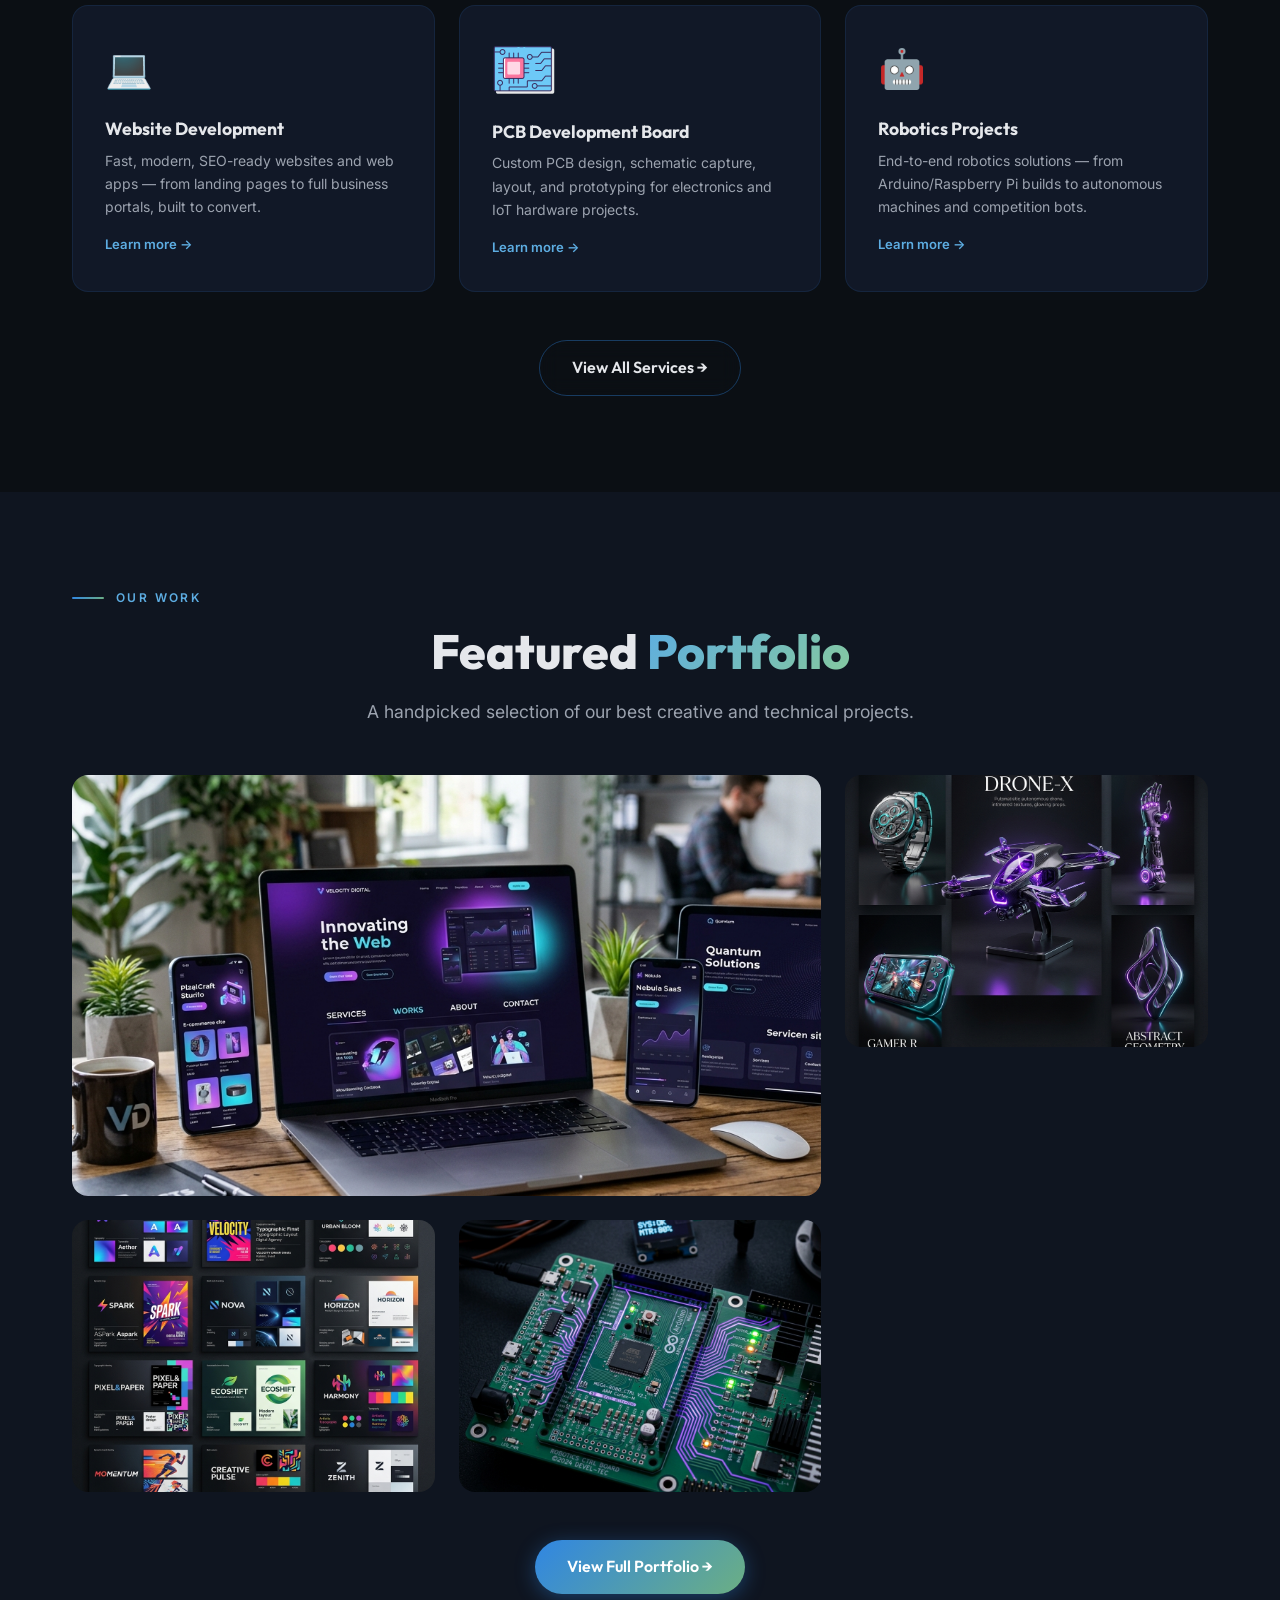
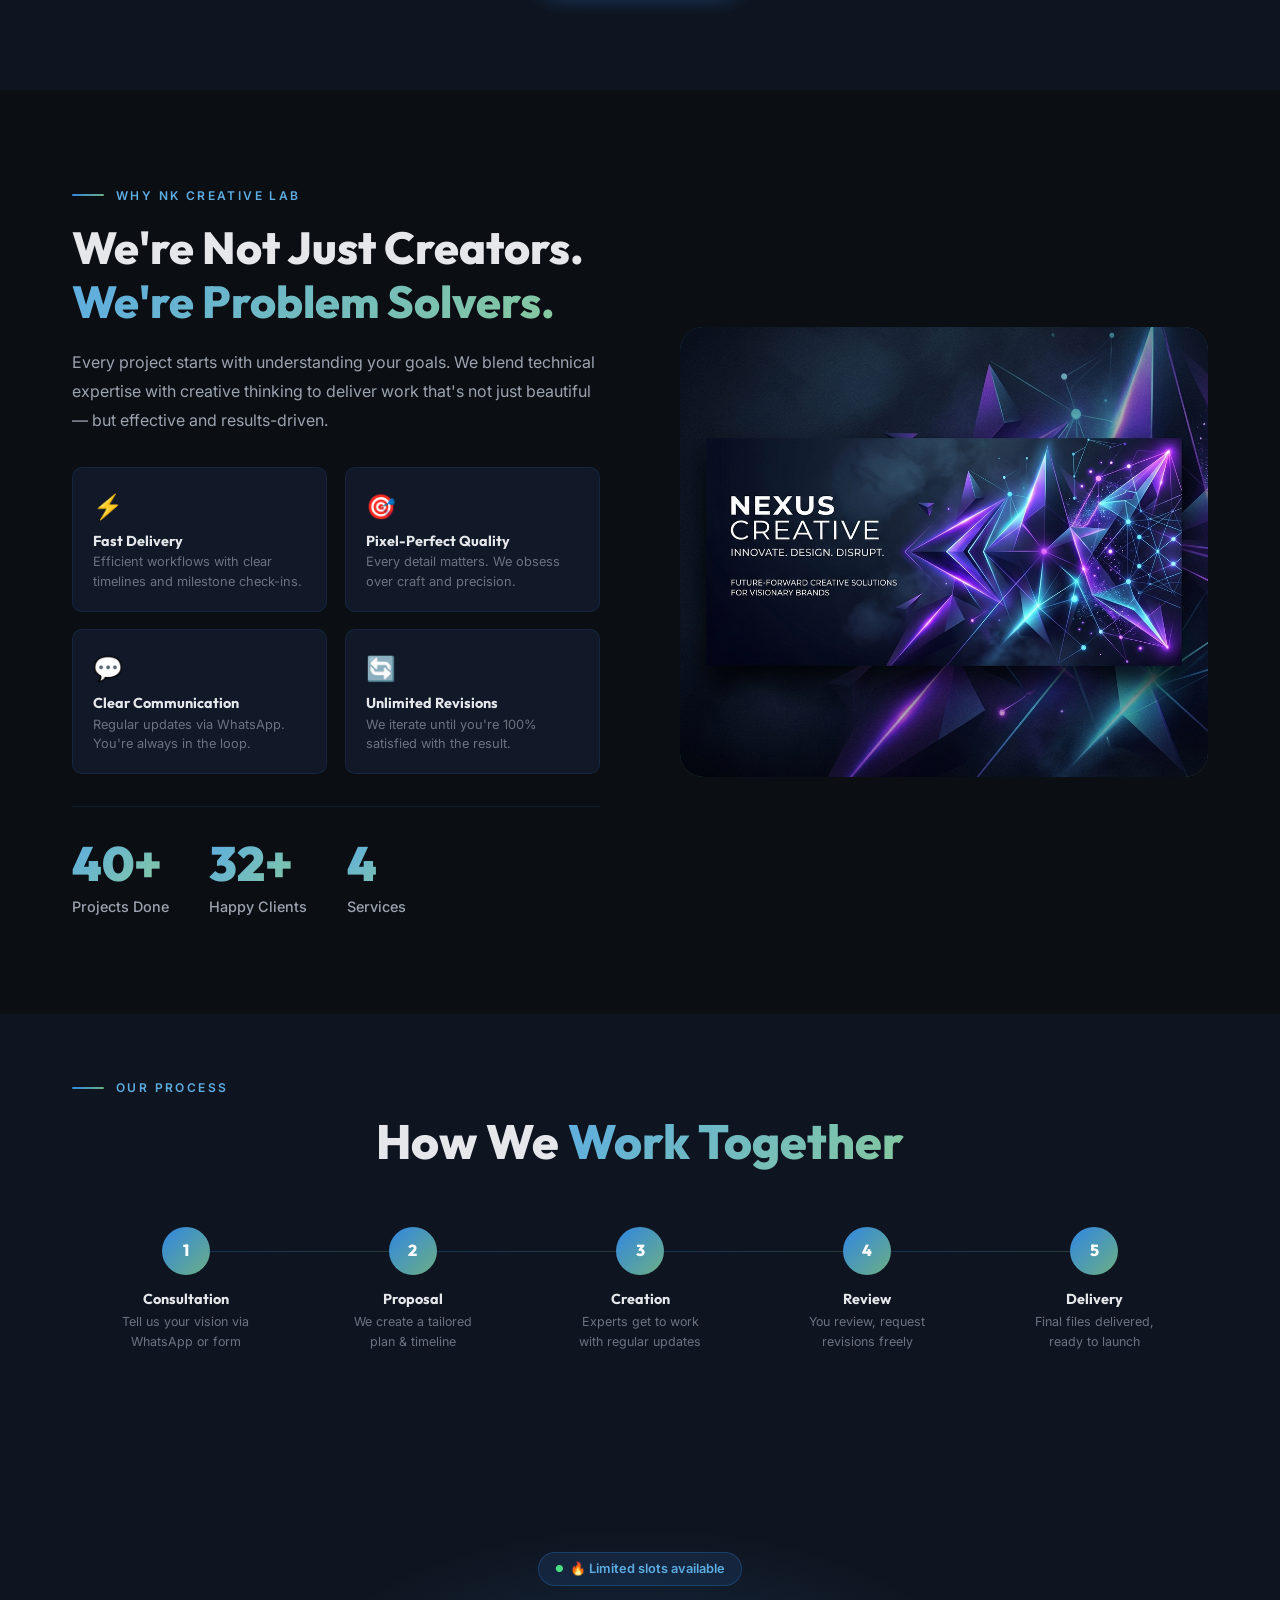
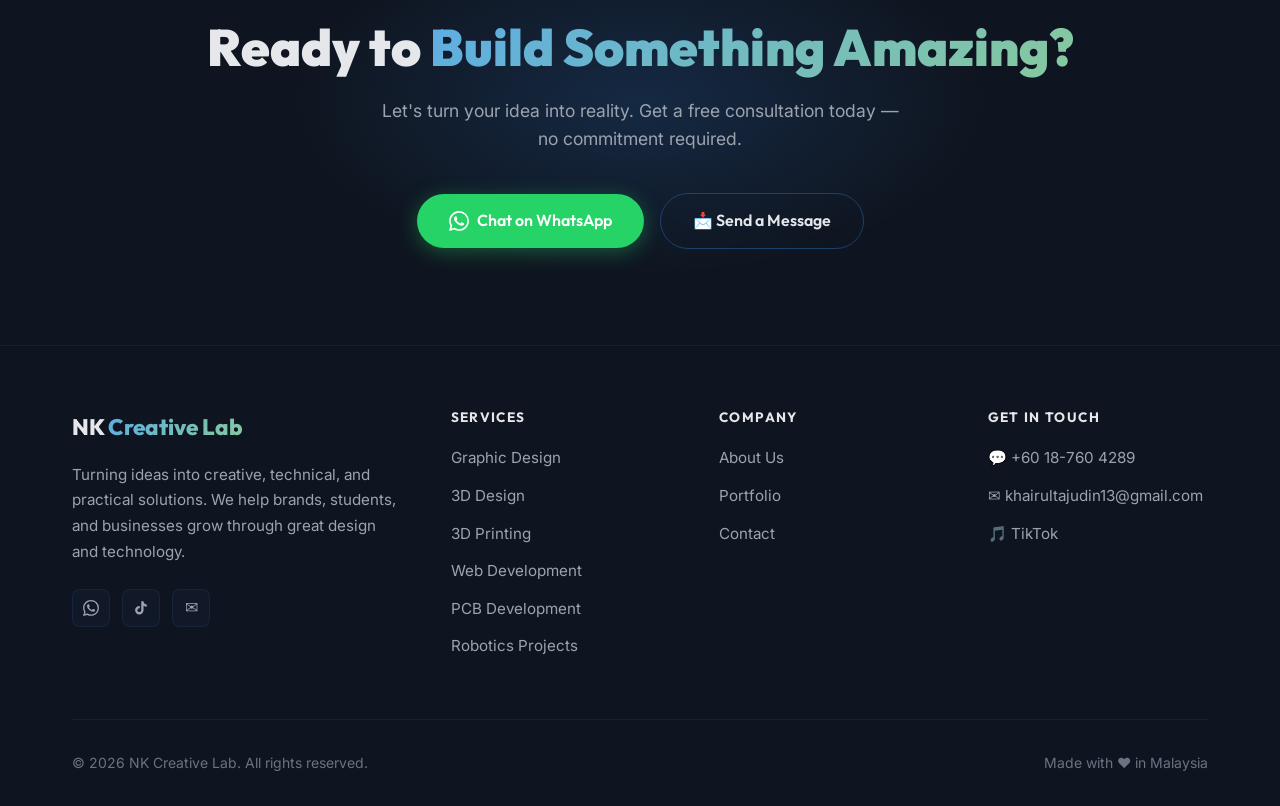
==== commit 82559002: "Add files via upload" ====
--- a/index.html
+++ b/index.html
@@ -1,886 +1,886 @@
-<!DOCTYPE html>
-<html lang="en" data-theme="dark">
-<head>
-  <meta charset="UTF-8" />
-  <meta name="viewport" content="width=device-width, initial-scale=1.0" />
-  <title>NK Creative Lab — Creative, Technical & Practical Solutions</title>
-  <meta name="description" content="NK Creative Lab helps brands, students, and businesses turn ideas into stunning designs, websites, 3D prints, PCBs, and robotics projects. Get your free consultation today." />
-  <meta name="keywords" content="graphic design, 3D design, 3D printing, website development, PCB development, robotics, creative agency Malaysia" />
-  <meta property="og:title" content="NK Creative Lab — We Turn Ideas Into Solutions" />
-  <meta property="og:description" content="Creative agency specializing in Graphic Design, 3D Design, Web Development, PCB, and Robotics." />
-  <meta property="og:type" content="website" />
-  <link rel="icon" href="data:image/svg+xml,<svg xmlns='http://www.w3.org/2000/svg' viewBox='0 0 100 100'><text y='.9em' font-size='90'>⚡</text></svg>" />
-  <link rel="preconnect" href="https://fonts.googleapis.com" />
-  <link rel="preconnect" href="https://fonts.gstatic.com" crossorigin />
-  <link href="https://fonts.googleapis.com/css2?family=Outfit:wght@300;400;500;600;700;800;900&family=Inter:wght@300;400;500;600&display=swap" rel="stylesheet" />
-  <link rel="stylesheet" href="css/styles.css" />
-  <link rel="stylesheet" href="css/animations.css" />
-
-  <style>
-    /* ===== HOME PAGE ===== */
-
-    /* ---- HERO ---- */
-    .hero {
-      min-height: 100svh;
-      display: grid;
-      grid-template-columns: 1fr 1fr;
-      align-items: center;
-      gap: 3rem;
-      position: relative;
-      overflow: hidden;
-      padding: 100px 0 60px;
-    }
-
-    /* Ambient blobs */
-    .hero-blob {
-      position: absolute;
-      border-radius: 50%;
-      filter: blur(90px);
-      pointer-events: none;
-      will-change: transform;
-    }
-    .blob-blue  { width: 520px; height: 520px; background: rgba(48,134,227,0.22); top: -80px;  left: -100px; }
-    .blob-green { width: 420px; height: 420px; background: rgba(108,175,131,0.18); bottom: -60px; right: -80px; }
-    .blob-mid   { width: 300px; height: 300px; background: rgba(48,134,227,0.1);  top: 40%;   left: 30%; }
-
-    .hero-content {
-      position: relative; z-index: 2;
-      padding-left: 0;
-    }
-
-    .hero-content h1 {
-      font-size: clamp(2.6rem, 5vw, 4.8rem);
-      font-weight: 900;
-      line-height: 1.08;
-      letter-spacing: -0.025em;
-      margin-bottom: 1.5rem;
-    }
-
-    .hero-content p {
-      font-size: clamp(1rem, 1.8vw, 1.2rem);
-      color: var(--text-secondary);
-      max-width: 520px;
-      line-height: 1.8;
-      margin-bottom: 2.5rem;
-    }
-
-    .hero-buttons {
-      display: flex;
-      gap: 1rem;
-      flex-wrap: wrap;
-      margin-bottom: 3rem;
-    }
-
-    .hero-stats {
-      display: flex;
-      gap: 2.5rem;
-      flex-wrap: wrap;
-      padding-top: 2rem;
-      border-top: 1px solid var(--border);
-    }
-
-    .hero-stat-num {
-      font-family: var(--font-heading);
-      font-size: 1.9rem;
-      font-weight: 900;
-      background: var(--gradient-text);
-      -webkit-background-clip: text;
-      -webkit-text-fill-color: transparent;
-      background-clip: text;
-      line-height: 1;
-      margin-bottom: 0.25rem;
-    }
-
-    .hero-stat-label { font-size: 0.8rem; color: var(--text-muted); font-weight: 500; }
-
-    /* ---- HERO VISUAL (right side) ---- */
-    .hero-visual {
-      position: relative;
-      z-index: 2;
-      display: flex;
-      align-items: center;
-      justify-content: center;
-      height: 480px;
-    }
-
-    .hero-sphere {
-      position: relative;
-      width: 340px;
-      height: 340px;
-    }
-
-    /* Center glow */
-    .sphere-core {
-      position: absolute;
-      top: 50%; left: 50%;
-      transform: translate(-50%, -50%);
-      width: 110px; height: 110px;
-      border-radius: 50%;
-      background: var(--gradient);
-      box-shadow: 0 0 60px rgba(48,134,227,0.55), 0 0 120px rgba(108,175,131,0.3);
-      display: flex;
-      align-items: center;
-      justify-content: center;
-      font-family: var(--font-heading);
-      font-weight: 900;
-      font-size: 1.4rem;
-      color: white;
-      letter-spacing: 0.04em;
-      z-index: 3;
-    }
-
-    /* Orbital rings */
-    .orbit {
-      position: absolute;
-      top: 50%; left: 50%;
-      border-radius: 50%;
-      border: 1.5px solid transparent;
-    }
-
-    .orbit-1 {
-      width: 200px; height: 200px;
-      margin: -100px 0 0 -100px;
-      border-color: rgba(48,134,227,0.35);
-      animation: orbit-cw 8s linear infinite;
-    }
-    .orbit-2 {
-      width: 286px; height: 286px;
-      margin: -143px 0 0 -143px;
-      border-color: rgba(108,175,131,0.25);
-      animation: orbit-ccw 12s linear infinite;
-    }
-    .orbit-3 {
-      width: 340px; height: 340px;
-      margin: -170px 0 0 -170px;
-      border-color: rgba(48,134,227,0.15);
-      border-style: dashed;
-      animation: orbit-cw 20s linear infinite;
-    }
-
-    /* Dots on orbits */
-    .orbit-dot {
-      position: absolute;
-      top: -5px; left: 50%;
-      margin-left: -5px;
-      width: 10px; height: 10px;
-      border-radius: 50%;
-      background: var(--gradient);
-      box-shadow: 0 0 10px rgba(48,134,227,0.8);
-      animation: orbit-dot 8s linear infinite;
-    }
-
-    .orbit-2 .orbit-dot {
-      background: linear-gradient(135deg, #6CAF83, #3086E3);
-      box-shadow: 0 0 10px rgba(108,175,131,0.8);
-      animation-duration: 12s;
-    }
-
-    /* Service icons floating around the sphere */
-    .svc-icon {
-      position: absolute;
-      top: 50%; left: 50%;
-      width: 46px; height: 46px;
-      border-radius: 12px;
-      background: var(--bg-card);
-      border: 1px solid var(--border-hover);
-      display: flex;
-      align-items: center;
-      justify-content: center;
-      font-size: 1.3rem;
-      box-shadow: var(--shadow-glow);
-      z-index: 4;
-      animation: float 4s ease-in-out infinite;
-      transition: var(--transition);
-    }
-
-    .svc-icon:hover {
-      transform: scale(1.2);
-      box-shadow: var(--shadow-glow-strong);
-    }
-
-    /* Position each icon around sphere */
-    .si-1 { margin: -150px 0 0 -80px; animation-delay: 0s; }
-    .si-2 { margin: -60px  0 0  100px; animation-delay: 0.6s; }
-    .si-3 { margin:  80px  0 0  110px; animation-delay: 1.2s; }
-    .si-4 { margin:  130px 0 0 -40px;  animation-delay: 1.8s; }
-    .si-5 { margin:  60px  0 0 -135px; animation-delay: 2.4s; }
-    .si-6 { margin: -80px  0 0 -145px; animation-delay: 3s; }
-
-    /* Hero scroll indicator */
-    .hero-scroll {
-      position: absolute;
-      bottom: 1.5rem; left: 50%;
-      transform: translateX(-50%);
-      display: flex;
-      flex-direction: column;
-      align-items: center;
-      gap: 0.5rem;
-      color: var(--text-muted);
-      font-size: 0.7rem;
-      letter-spacing: 0.12em;
-      text-transform: uppercase;
-      animation: float 2.5s ease-in-out infinite;
-      z-index: 2;
-    }
-
-    .hero-scroll-line {
-      width: 1px; height: 40px;
-      background: linear-gradient(to bottom, var(--accent), transparent);
-    }
-
-    /* Trust bar */
-    .trust-bar {
-      padding: 1.75rem 0;
-      border-top: 1px solid var(--border);
-      border-bottom: 1px solid var(--border);
-      background: var(--bg-secondary);
-      overflow: hidden;
-    }
-
-    .trust-bar-inner {
-      display: flex;
-      align-items: center;
-      gap: 3.5rem;
-      overflow: hidden;
-      flex-wrap: nowrap;
-    }
-
-    .trust-item {
-      display: flex;
-      align-items: center;
-      gap: 0.6rem;
-      white-space: nowrap;
-      color: var(--text-secondary);
-      font-size: 0.875rem;
-      font-weight: 500;
-      flex-shrink: 0;
-    }
-
-    /* Services Preview */
-    .services-grid { display: grid; grid-template-columns: repeat(3, 1fr); gap: 1.5rem; }
-
-    .service-card {
-      background: var(--bg-card);
-      border: 1px solid var(--border);
-      border-radius: var(--radius);
-      padding: 2rem;
-      transition: var(--transition);
-      position: relative;
-      overflow: hidden;
-      text-decoration: none;
-      display: block;
-      color: inherit;
-    }
-
-    .service-card::before {
-      content: '';
-      position: absolute; inset: 0;
-      background: var(--gradient);
-      opacity: 0;
-      transition: opacity 0.4s ease;
-    }
-
-    .service-card:hover::before { opacity: 0.055; }
-
-    .service-card:hover {
-      border-color: var(--border-hover);
-      transform: translateY(-7px);
-      box-shadow: 0 20px 50px rgba(48,134,227,0.2);
-    }
-
-    .service-icon { font-size: 2.4rem; margin-bottom: 1.25rem; display: block; position: relative; }
-    .service-card h3 { font-size: 1.1rem; font-weight: 700; margin-bottom: 0.6rem; position: relative; }
-    .service-card p  { color: var(--text-secondary); font-size: 0.875rem; line-height: 1.65; position: relative; }
-
-    .service-arrow {
-      display: inline-flex;
-      align-items: center; gap: 0.4rem;
-      color: var(--accent-light);
-      font-size: 0.82rem; font-weight: 600;
-      margin-top: 1rem; position: relative;
-      transition: var(--transition);
-    }
-    .service-card:hover .service-arrow { gap: 0.75rem; color: var(--green-light); }
-
-    /* Portfolio Preview */
-    .portfolio-grid { display: grid; grid-template-columns: repeat(3, 1fr); gap: 1.5rem; }
-
-    .portfolio-card {
-      position: relative;
-      border-radius: var(--radius);
-      overflow: hidden;
-      aspect-ratio: 4/3;
-      cursor: pointer;
-    }
-
-    .portfolio-card.large { grid-column: span 2; aspect-ratio: 16/9; }
-
-    .portfolio-card img { width: 100%; height: 100%; object-fit: cover; transition: transform 0.55s ease; }
-    .portfolio-card:hover img { transform: scale(1.07); }
-
-    .portfolio-overlay {
-      position: absolute; inset: 0;
-      background: linear-gradient(to top, rgba(11,15,20,0.95) 0%, rgba(11,15,20,0.2) 60%, transparent 100%);
-      opacity: 0;
-      transition: opacity 0.4s ease;
-      display: flex; align-items: flex-end;
-      padding: 1.5rem;
-    }
-
-    .portfolio-card:hover .portfolio-overlay { opacity: 1; }
-    .portfolio-overlay-content h4 { font-size: 1rem; font-weight: 700; margin-bottom: 0.2rem; }
-    .portfolio-overlay-content p  { color: var(--accent-light); font-size: 0.82rem; }
-
-    /* Why Choose Us */
-    .why-grid { display: grid; grid-template-columns: 1fr 1fr; gap: 5rem; align-items: center; }
-
-    .why-content h2 { font-size: clamp(2rem, 3.5vw, 2.8rem); font-weight: 800; margin-bottom: 1.25rem; line-height: 1.2; }
-    .why-content > p { color: var(--text-secondary); margin-bottom: 2rem; line-height: 1.8; }
-
-    .why-features { display: grid; grid-template-columns: 1fr 1fr; gap: 1.1rem; }
-
-    .why-feature {
-      background: var(--bg-card);
-      border: 1px solid var(--border);
-      border-radius: var(--radius-sm);
-      padding: 1.25rem;
-      transition: var(--transition);
-    }
-
-    .why-feature:hover {
-      border-color: var(--border-hover);
-      background: var(--bg-card-hover);
-      transform: translateY(-3px);
-      box-shadow: var(--shadow-glow);
-    }
-
-    .why-feature-icon { font-size: 1.5rem; margin-bottom: 0.4rem; }
-    .why-feature h4   { font-size: 0.9rem; font-weight: 700; margin-bottom: 0.2rem; }
-    .why-feature p    { font-size: 0.8rem; color: var(--text-muted); margin: 0; line-height: 1.5; }
-
-    .stats-row {
-      display: flex; gap: 2.5rem;
-      margin-top: 2rem;
-      padding-top: 2rem;
-      border-top: 1px solid var(--border);
-    }
-
-    .why-visual { position: relative; }
-
-    .why-image { border-radius: var(--radius-lg); overflow: hidden; position: relative; }
-    .why-image img { width: 100%; height: 450px; object-fit: cover; }
-    .why-image::after {
-      content: '';
-      position: absolute; inset: -2px;
-      border-radius: inherit;
-      background: var(--gradient);
-      z-index: -1; opacity: 0.45;
-    }
-
-    .why-badge {
-      position: absolute;
-      bottom: -1.5rem; right: -1.5rem;
-      background: var(--bg-card);
-      border: 1px solid var(--border);
-      border-radius: var(--radius);
-      padding: 1.25rem 1.5rem;
-      text-align: center;
-      backdrop-filter: blur(12px);
-    }
-
-    .why-badge .big-num {
-      font-family: var(--font-heading);
-      font-size: 2.5rem; font-weight: 900;
-      background: var(--gradient-text);
-      -webkit-background-clip: text;
-      -webkit-text-fill-color: transparent;
-      background-clip: text; line-height: 1;
-    }
-
-    .why-badge p { color: var(--text-secondary); font-size: 0.78rem; margin: 0.3rem 0 0; }
-
-    /* Testimonials */
-    .testimonials-section { background: var(--bg-secondary); position: relative; overflow: hidden; }
-    .testimonials-grid { display: grid; grid-template-columns: repeat(3, 1fr); gap: 1.5rem; }
-
-    .testimonial-card {
-      background: var(--bg-card);
-      border: 1px solid var(--border);
-      border-radius: var(--radius);
-      padding: 2rem;
-      transition: var(--transition);
-    }
-
-    .testimonial-card:hover { border-color: var(--border-hover); transform: translateY(-5px); box-shadow: var(--shadow-glow); }
-
-    .testimonial-quote { font-size: 3rem; color: var(--accent); opacity: 0.25; line-height: 1; font-family: Georgia, serif; }
-    .testimonial-text  { color: var(--text-secondary); font-size: 0.95rem; line-height: 1.75; margin-bottom: 1.5rem; }
-    .testimonial-author { display: flex; align-items: center; gap: 1rem; }
-
-    .author-avatar {
-      width: 44px; height: 44px; border-radius: 50%;
-      background: var(--gradient);
-      display: flex; align-items: center; justify-content: center;
-      font-weight: 700; font-size: 0.95rem; color: white; flex-shrink: 0;
-    }
-
-    .author-name { font-weight: 700; font-size: 0.95rem; }
-    .author-role { color: var(--text-muted); font-size: 0.8rem; }
-    .stars { color: #F59E0B; font-size: 0.9rem; margin-bottom: 0.75rem; }
-
-    /* Process strip */
-    .process-strip { display: flex; align-items: flex-start; padding: 2.5rem 0; }
-    .process-step  { flex: 1; text-align: center; position: relative; }
-
-    .process-step::after {
-      content: '';
-      position: absolute; top: 24px; left: 60%; width: 80%; height: 1px;
-      background: var(--gradient); opacity: 0.25;
-    }
-    .process-step:last-child::after { display: none; }
-
-    .step-num {
-      width: 48px; height: 48px; border-radius: 50%;
-      background: var(--gradient);
-      display: flex; align-items: center; justify-content: center;
-      font-family: var(--font-heading); font-weight: 800; font-size: 1rem; color: white;
-      margin: 0 auto 1rem;
-    }
-
-    .process-step h4 { font-size: 0.9rem; font-weight: 700; margin-bottom: 0.3rem; }
-    .process-step p  { color: var(--text-muted); font-size: 0.78rem; max-width: 130px; margin: 0 auto; }
-
-    /* CTA Section */
-    .cta-section { background: var(--bg-secondary); text-align: center; position: relative; overflow: hidden; }
-
-    .cta-section::before {
-      content: '';
-      position: absolute; top: 50%; left: 50%;
-      transform: translate(-50%, -50%);
-      width: 700px; height: 350px;
-      background: radial-gradient(ellipse, rgba(48,134,227,0.18) 0%, transparent 70%);
-      pointer-events: none;
-    }
-
-    .cta-section h2 { font-size: clamp(2rem, 4vw, 3.2rem); font-weight: 900; margin-bottom: 1.25rem; }
-    .cta-section p  { color: var(--text-secondary); font-size: 1.1rem; max-width: 540px; margin: 0 auto 2.5rem; }
-
-    .cta-buttons { display: flex; align-items: center; justify-content: center; gap: 1rem; flex-wrap: wrap; }
-
-    .btn-whatsapp {
-      background: #25D366; color: white;
-      box-shadow: 0 4px 20px rgba(37,211,102,0.35);
-    }
-    .btn-whatsapp:hover {
-      background: #20B858;
-      box-shadow: 0 8px 36px rgba(37,211,102,0.55);
-      transform: translateY(-2px);
-    }
-
-    /* ---- RESPONSIVE ---- */
-    @media (max-width: 1024px) {
-      .hero { grid-template-columns: 1fr; text-align: center; }
-      .hero-visual { display: none; }
-      .hero-content p { margin-left: auto; margin-right: auto; }
-      .hero-buttons { justify-content: center; }
-      .hero-stats { justify-content: center; }
-      .services-grid { grid-template-columns: repeat(2, 1fr); }
-      .why-grid { grid-template-columns: 1fr; }
-      .why-visual { display: none; }
-      .why-features { grid-template-columns: 1fr 1fr; }
-      .testimonials-grid { grid-template-columns: 1fr; max-width: 560px; margin: 0 auto; }
-      .portfolio-grid { grid-template-columns: 1fr 1fr; }
-      .portfolio-card.large { grid-column: span 2; }
-    }
-
-    @media (max-width: 768px) {
-      .hero { padding-top: 90px; }
-      .services-grid { grid-template-columns: 1fr; }
-      .portfolio-grid { grid-template-columns: 1fr; }
-      .portfolio-card.large { grid-column: span 1; }
-      .process-strip { flex-direction: column; gap: 1.5rem; }
-      .process-step::after { display: none; }
-      .section-label { justify-content: center; }
-    }
-  </style>
-</head>
-<body>
-
-  <!-- Navigation -->
-  <nav class="navbar" id="navbar" aria-label="Main navigation">
-    <div class="navbar-inner">
-      <a href="index.html" class="navbar-logo" id="site-logo" aria-label="NK Creative Lab Home">
-        <img src="assets/images/logo.png" alt="NK Creative Lab logo" width="40" height="40" />
-        <span class="logo-text">NK <span>Creative Lab</span></span>
-      </a>
-      <ul class="navbar-links" role="list">
-        <li><a href="index.html"    id="nav-home">Home</a></li>
-        <li><a href="services.html" id="nav-services">Services</a></li>
-        <li><a href="portfolio.html"id="nav-portfolio">Portfolio</a></li>
-        <li><a href="about.html"    id="nav-about">About</a></li>
-        <li><a href="contact.html"  id="nav-contact">Contact</a></li>
-      </ul>
-      <div class="navbar-right">
-        <button class="theme-toggle" id="theme-toggle" aria-label="Toggle colour theme">
-          <span class="t-icon icon-moon">🌙</span>
-          <span class="t-icon icon-sun">☀️</span>
-        </button>
-        <a href="https://wa.me/0187604289" class="btn btn-primary navbar-cta" id="nav-cta" target="_blank" rel="noopener">
-          💬 Free Consultation
-        </a>
-        <button class="hamburger" id="hamburger" aria-label="Open mobile menu" aria-expanded="false">
-          <span></span><span></span><span></span>
-        </button>
-      </div>
-    </div>
-  </nav>
-
-  <!-- Mobile Menu -->
-  <div class="mobile-menu" id="mobile-menu" role="dialog" aria-label="Mobile navigation">
-    <a href="index.html"     id="mob-home">Home</a>
-    <a href="services.html"  id="mob-services">Services</a>
-    <a href="portfolio.html" id="mob-portfolio">Portfolio</a>
-    <a href="about.html"     id="mob-about">About</a>
-    <a href="contact.html"   id="mob-contact">Contact</a>
-    <a href="https://wa.me/0187604289" class="btn btn-primary" id="mob-cta" target="_blank" rel="noopener">💬 Get Free Consultation</a>
-  </div>
-
-  <!-- ===== HERO ===== -->
-  <section class="hero" id="hero" aria-label="Hero section">
-    <!-- Ambient blobs -->
-    <div class="hero-blob blob blob-blue  blob-1" data-depth="0.03" aria-hidden="true"></div>
-    <div class="hero-blob blob blob-green blob-2" data-depth="0.05" aria-hidden="true"></div>
-    <div class="hero-blob blob blob-mid   blob-3" data-depth="0.02" aria-hidden="true"></div>
-
-    <!-- Left: Content -->
-    <div class="container" style="display:contents;">
-      <div class="hero-content" style="padding-left:2rem;" data-depth="0.015">
-        <div class="badge hero-animate hero-animate-1" id="hero-badge">🚀 Open for Projects</div>
-        <h1 class="hero-animate hero-animate-2">
-          We Turn Ideas Into <span class="shimmer-text">Creative, Technical</span> &amp; Practical Solutions.
-        </h1>
-        <p class="hero-animate hero-animate-3">
-          NK Creative Lab helps brands, students, and businesses bring their vision to life — from stunning designs and websites to 3D printing, PCBs, and robotics projects.
-        </p>
-        <div class="hero-buttons hero-animate hero-animate-4">
-          <a href="portfolio.html" class="btn btn-primary" id="hero-portfolio-btn"><img src="assets/images/graphic_design.png"> View Portfolio</a>
-          <a href="https://wa.me/0187604289" class="btn btn-secondary" id="hero-consult-btn" target="_blank" rel="noopener">💬 Free Consultation</a>
-        </div>
-        <div class="hero-stats hero-animate hero-animate-5">
-          <div>
-            <div class="hero-stat-num counter-up" data-target="50" data-suffix="+">0</div>
-            <div class="hero-stat-label">Projects Done</div>
-          </div>
-          <div>
-            <div class="hero-stat-num counter-up" data-target="40" data-suffix="+">0</div>
-            <div class="hero-stat-label">Happy Clients</div>
-          </div>
-        </div>
-      </div>
-
-      <!-- Right: Tech Sphere Visual -->
-      <div class="hero-visual" data-depth="0.04" aria-hidden="true">
-        <div class="hero-sphere">
-          <div class="orbit orbit-1"><div class="orbit-dot"></div></div>
-          <div class="orbit orbit-2"><div class="orbit-dot"></div></div>
-          <div class="orbit orbit-3"></div>
-          <div class="sphere-core">NK</div>
-          <!-- Service icons -->
-          <div class="svc-icon si-1" data-tooltip="Graphic Design"><img src="assets/images/graphic_design.png"></div>
-          <div class="svc-icon si-2" data-tooltip="Web Development">💻</div>
-          <div class="svc-icon si-3" data-tooltip="PCB Development"><img src="assets/images/pcb.png" alt="PCB Development"></div>
-          <div class="svc-icon si-4" data-tooltip="Robotics">🤖</div>
-          <div class="svc-icon si-5" data-tooltip="3D Design">🧊</div>
-          <div class="svc-icon si-6" data-tooltip="3D Printing"><img src="assets/images/3d-printing.png" alt="3D Printing"></div>
-        </div>
-      </div>
-    </div>
-
-    <div class="hero-scroll" aria-hidden="true">
-      <span>Scroll</span>
-      <div class="hero-scroll-line"></div>
-    </div>
-  </section>
-
-  <!-- Trust Bar -->
-  <div class="trust-bar" aria-label="Trust indicators">
-    <div class="container">
-      <div class="trust-bar-inner">
-        <div class="trust-item">✅ 50+ Projects Delivered</div>
-        <div class="trust-item">💯 Client Satisfaction Guaranteed</div>
-        <div class="trust-item">🏆 Premium Quality Output</div>
-        <div class="trust-item">🤝 Friendly Communication</div>
-      </div>
-    </div>
-  </div>
-
-  <!-- Services Preview -->
-  <section class="section" id="services-preview" aria-label="Services overview">
-    <div class="container">
-      <div class="reveal">
-        <div class="section-label">What We Do</div>
-        <h2 class="section-title">Our <span class="gradient-text">Core Services</span></h2>
-        <p class="section-subtitle">From concept to creation — we cover the full spectrum of creative and technical services to grow your brand.</p>
-      </div>
-      <div class="services-grid mt-lg" id="services-grid">
-        <a href="services.html#graphic-design" class="service-card reveal reveal-delay-1" id="card-graphic">
-          <span class="service-icon">
-            <img src="assets/images/graphic_design.png">
-          </span>
-          <h3>Graphic Design</h3>
-          <p>Logos, brand identity, social media visuals, posters, and print materials that make your brand impossible to ignore.</p>
-          <span class="service-arrow">Learn more →</span>
-        </a>
-        <a href="services.html#3d-design" class="service-card reveal reveal-delay-2" id="card-3d">
-          <span class="service-icon">🧊</span>
-          <h3>3D Design</h3>
-          <p>High-fidelity 3D models, product renders, animations, and visualizations that bring concepts to stunning life.</p>
-          <span class="service-arrow">Learn more →</span>
-        </a>
-        <a href="services.html#3d-printing" class="service-card reveal reveal-delay-3" id="card-print">
-          <span class="service-icon">
-            <img src="assets/images/3d-printing.png" alt="3D Printing">
-          </span>
-          <h3>3D Printing Services</h3>
-          <p>Custom prototypes, enclosures, figurines, and functional parts — precision-printed with professional FDM & resin printers.</p>
-          <span class="service-arrow">Learn more →</span>
-        </a>
-        <a href="services.html#web-dev" class="service-card reveal reveal-delay-4" id="card-web">
-          <span class="service-icon">💻</span>
-          <h3>Website Development</h3>
-          <p>Fast, modern, SEO-ready websites and web apps — from landing pages to full business portals, built to convert.</p>
-          <span class="service-arrow">Learn more →</span>
-        </a>
-        <a href="services.html#pcb" class="service-card reveal reveal-delay-5" id="card-pcb">
-          <span class="service-icon">
-            <img src="assets/images/pcb.png" alt="PCB Development">
-          </span>
-          <h3>PCB Development Board</h3>
-          <p>Custom PCB design, schematic capture, layout, and prototyping for electronics and IoT hardware projects.</p>
-          <span class="service-arrow">Learn more →</span>
-        </a>
-        <a href="services.html#robotics" class="service-card reveal reveal-delay-6" id="card-robotics">
-          <span class="service-icon">🤖</span>
-          <h3>Robotics Projects</h3>
-          <p>End-to-end robotics solutions — from Arduino/Raspberry Pi builds to autonomous machines and competition bots.</p>
-          <span class="service-arrow">Learn more →</span>
-        </a>
-      </div>
-      <div class="text-center mt-lg reveal">
-        <a href="services.html" class="btn btn-secondary" id="all-services-btn">View All Services →</a>
-      </div>
-    </div>
-  </section>
-
-  <!-- Featured Portfolio -->
-  <section class="section" id="portfolio-preview" style="background:var(--bg-secondary);" aria-label="Portfolio preview">
-    <div class="container">
-      <div class="reveal text-center">
-        <div class="section-label">Our Work</div>
-        <h2 class="section-title">Featured <span class="gradient-text">Portfolio</span></h2>
-        <p class="section-subtitle" style="margin:0 auto;">A handpicked selection of our best creative and technical projects.</p>
-      </div>
-      <div class="portfolio-grid mt-lg">
-        <div class="portfolio-card large reveal reveal-delay-1" id="pf-web">
-          <img src="assets/images/portfolio_web.png" alt="Website development project" />
-          <div class="portfolio-overlay">
-            <div class="portfolio-overlay-content">
-              <h4>Business Website Platform</h4>
-              <p>Website Development</p>
-            </div>
-          </div>
-        </div>
-        <div class="portfolio-card reveal reveal-delay-2" id="pf-3d">
-          <img src="assets/images/portfolio_3d.png" alt="3D design project" />
-          <div class="portfolio-overlay">
-            <div class="portfolio-overlay-content">
-              <h4>3D Product Visualization</h4>
-              <p>3D Design</p>
-            </div>
-          </div>
-        </div>
-        <div class="portfolio-card reveal reveal-delay-3" id="pf-graphic">
-          <img src="assets/images/portfolio_graphic.png" alt="Graphic design project" />
-          <div class="portfolio-overlay">
-            <div class="portfolio-overlay-content">
-              <h4>Brand Identity Suite</h4>
-              <p>Graphic Design</p>
-            </div>
-          </div>
-        </div>
-        <div class="portfolio-card reveal reveal-delay-4" id="pf-pcb">
-          <img src="assets/images/portfolio_pcb.png" alt="PCB development project" />
-          <div class="portfolio-overlay">
-            <div class="portfolio-overlay-content">
-              <h4>Custom IoT PCB Board</h4>
-              <p>PCB Development</p>
-            </div>
-          </div>
-        </div>
-      </div>
-      <div class="text-center mt-lg reveal">
-        <a href="portfolio.html" class="btn btn-primary" id="view-all-portfolio-btn">View Full Portfolio →</a>
-      </div>
-    </div>
-  </section>
-
-  <!-- Why Choose Us -->
-  <section class="section" id="why-us" aria-label="Why choose NK Creative Lab">
-    <div class="container">
-      <div class="why-grid">
-        <div class="why-content reveal-left">
-          <div class="section-label">Why NK Creative Lab</div>
-          <h2>We're Not Just Creators. <span class="gradient-text">We're Problem Solvers.</span></h2>
-          <p>Every project starts with understanding your goals. We blend technical expertise with creative thinking to deliver work that's not just beautiful — but effective and results-driven.</p>
-          <div class="why-features">
-            <div class="why-feature" id="wf-1"><div class="why-feature-icon">⚡</div><h4>Fast Delivery</h4><p>Efficient workflows with clear timelines and milestone check-ins.</p></div>
-            <div class="why-feature" id="wf-2"><div class="why-feature-icon">🎯</div><h4>Pixel-Perfect Quality</h4><p>Every detail matters. We obsess over craft and precision.</p></div>
-            <div class="why-feature" id="wf-3"><div class="why-feature-icon">💬</div><h4>Clear Communication</h4><p>Regular updates via WhatsApp. You're always in the loop.</p></div>
-            <div class="why-feature" id="wf-4"><div class="why-feature-icon">🔄</div><h4>Unlimited Revisions</h4><p>We iterate until you're 100% satisfied with the result.</p></div>
-          </div>
-          <div class="stats-row">
-            <div><div class="stat-number counter-up" data-target="50" data-suffix="+">0</div><div class="stat-label">Projects Done</div></div>
-            <div><div class="stat-number counter-up" data-target="40"  data-suffix="+">0</div><div class="stat-label">Happy Clients</div></div>
-            <div><div class="stat-number counter-up" data-target="6"   data-suffix="">0</div><div class="stat-label">Services</div></div>
-          </div>
-        </div>
-        <div class="why-visual reveal-right">
-          <div class="why-image">
-            <img src="assets/images/hero_bg.png" alt="NK Creative Lab workspace" />
-          </div>
-          <!--   
-          <div class="why-badge">
-            <div class="big-num">90%</div>
-            <p>Client Satisfaction<br>Rate</p>
-          </div>
-          -->   
-        </div>
-      </div>
-    </div>
-  </section>
-
-  <!-- Process -->
-  <section class="section" style="background:var(--bg-secondary);padding:4rem 0;" aria-label="Our process">
-    <div class="container">
-      <div class="text-center reveal">
-        <div class="section-label">Our Process</div>
-        <h2 class="section-title">How We <span class="gradient-text">Work Together</span></h2>
-      </div>
-      <div class="process-strip reveal">
-        <div class="process-step"><div class="step-num">1</div><h4>Consultation</h4><p>Tell us your vision via WhatsApp or form</p></div>
-        <div class="process-step"><div class="step-num">2</div><h4>Proposal</h4><p>We create a tailored plan & timeline</p></div>
-        <div class="process-step"><div class="step-num">3</div><h4>Creation</h4><p>Experts get to work with regular updates</p></div>
-        <div class="process-step"><div class="step-num">4</div><h4>Review</h4><p>You review, request revisions freely</p></div>
-        <div class="process-step"><div class="step-num">5</div><h4>Delivery</h4><p>Final files delivered, ready to launch</p></div>
-      </div>
-    </div>
-  </section>
-
-  <!-- Testimonials -->
-<!--
-  <section class="section testimonials-section" id="testimonials" aria-label="Client testimonials">
-    <div class="container">
-      <div class="reveal text-center">
-        <div class="section-label">Testimonials</div>
-        <h2 class="section-title">What Our <span class="gradient-text">Clients Say</span></h2>
-      </div>
-      <div class="testimonials-grid mt-lg">
-        <div class="testimonial-card reveal reveal-delay-1" id="t-card-1">
-          <div class="stars">★★★★★</div>
-          <div class="testimonial-quote">"</div>
-          <p class="testimonial-text">NK Creative Lab transformed our brand completely. The logo and identity work they did gave us a look that stands out in our market. Professional, fast, and very communicative throughout.</p>
-          <div class="testimonial-author"><div class="author-avatar">AH</div><div><div class="author-name">Ahmad Hassan</div><div class="author-role">CEO, TechVentures MY</div></div></div>
-        </div>
-        <div class="testimonial-card reveal reveal-delay-2" id="t-card-2">
-          <div class="stars">★★★★★</div>
-          <div class="testimonial-quote">"</div>
-          <p class="testimonial-text">They built my entire business website in under 2 weeks, and it looks incredible on mobile. The SEO setup was a bonus I didn't expect. I'm already getting leads from Google!</p>
-          <div class="testimonial-author"><div class="author-avatar">SR</div><div><div class="author-name">Siti Rahimah</div><div class="author-role">Founder, Bloom Boutique</div></div></div>
-        </div>
-        <div class="testimonial-card reveal reveal-delay-3" id="t-card-3">
-          <div class="stars">★★★★★</div>
-          <div class="testimonial-quote">"</div>
-          <p class="testimonial-text">The 3D printed enclosure for our prototype was perfect — exactly the dimensions we needed with a clean finish. Saved us weeks of engineering time. 10/10 will use again.</p>
-          <div class="testimonial-author"><div class="author-avatar">FI</div><div><div class="author-name">Faiz Ismail</div><div class="author-role">Hardware Engineer, IoT Startup</div></div></div>
-        </div>
-      </div>
-    </div>
-  </section>
--->   
-  <!-- CTA -->
-  <section class="section cta-section" id="cta" aria-label="Call to action">
-    <div class="container reveal">
-      <div class="badge" style="margin-bottom:2rem;">🔥 Limited slots available</div>
-      <h2>Ready to <span class="gradient-text">Build Something Amazing?</span></h2>
-      <p>Let's turn your idea into reality. Get a free consultation today — no commitment required.</p>
-      <div class="cta-buttons">
-        <a href="https://wa.me/0187604289" class="btn btn-whatsapp" id="cta-whatsapp-btn" target="_blank" rel="noopener">
-          <svg width="20" height="20" viewBox="0 0 24 24" fill="white"><path d="M17.472 14.382c-.297-.149-1.758-.867-2.03-.967-.273-.099-.471-.148-.67.15-.197.297-.767.966-.94 1.164-.173.199-.347.223-.644.075-.297-.15-1.255-.463-2.39-1.475-.883-.788-1.48-1.761-1.653-2.059-.173-.297-.018-.458.13-.606.134-.133.298-.347.446-.52.149-.174.198-.298.298-.497.099-.198.05-.371-.025-.52-.075-.149-.669-1.612-.916-2.207-.242-.579-.487-.5-.669-.51-.173-.008-.371-.01-.57-.01-.198 0-.52.074-.792.372-.272.297-1.04 1.016-1.04 2.479 0 1.462 1.065 2.875 1.213 3.074.149.198 2.096 3.2 5.077 4.487.709.306 1.262.489 1.694.625.712.227 1.36.195 1.871.118.571-.085 1.758-.719 2.006-1.413.248-.694.248-1.289.173-1.413-.074-.124-.272-.198-.57-.347m-5.421 7.403h-.004a9.87 9.87 0 01-5.031-1.378l-.361-.214-3.741.982.998-3.648-.235-.374a9.86 9.86 0 01-1.51-5.26c.001-5.45 4.436-9.884 9.888-9.884 2.64 0 5.122 1.03 6.988 2.898a9.825 9.825 0 012.893 6.994c-.003 5.45-4.437 9.884-9.885 9.884m8.413-18.297A11.815 11.815 0 0012.05 0C5.495 0 .16 5.335.157 11.892c0 2.096.547 4.142 1.588 5.945L.057 24l6.305-1.654a11.882 11.882 0 005.683 1.448h.005c6.554 0 11.89-5.335 11.893-11.893a11.821 11.821 0 00-3.48-8.413Z"/></svg>
-          Chat on WhatsApp
-        </a>
-        <a href="contact.html" class="btn btn-secondary" id="cta-contact-btn">📩 Send a Message</a>
-      </div>
-    </div>
-  </section>
-
-  <!-- Footer -->
-  <footer class="footer" id="footer" aria-label="Site footer">
-    <div class="container">
-      <div class="footer-grid">
-        <div class="footer-brand">
-          <div class="logo-text">NK <span>Creative Lab</span></div>
-          <p>Turning ideas into creative, technical, and practical solutions. We help brands, students, and businesses grow through great design and technology.</p>
-          <div class="footer-social">
-            <a href="https://wa.me/0187604289" id="footer-wa" target="_blank" rel="noopener" aria-label="WhatsApp">
-              <svg width="16" height="16" viewBox="0 0 24 24" fill="currentColor"><path d="M17.472 14.382c-.297-.149-1.758-.867-2.03-.967-.273-.099-.471-.148-.67.15-.197.297-.767.966-.94 1.164-.173.199-.347.223-.644.075-.297-.15-1.255-.463-2.39-1.475-.883-.788-1.48-1.761-1.653-2.059-.173-.297-.018-.458.13-.606.134-.133.298-.347.446-.52.149-.174.198-.298.298-.497.099-.198.05-.371-.025-.52-.075-.149-.669-1.612-.916-2.207-.242-.579-.487-.5-.669-.51-.173-.008-.371-.01-.57-.01-.198 0-.52.074-.792.372-.272.297-1.04 1.016-1.04 2.479 0 1.462 1.065 2.875 1.213 3.074.149.198 2.096 3.2 5.077 4.487.709.306 1.262.489 1.694.625.712.227 1.36.195 1.871.118.571-.085 1.758-.719 2.006-1.413.248-.694.248-1.289.173-1.413-.074-.124-.272-.198-.57-.347m-5.421 7.403h-.004a9.87 9.87 0 01-5.031-1.378l-.361-.214-3.741.982.998-3.648-.235-.374a9.86 9.86 0 01-1.51-5.26c.001-5.45 4.436-9.884 9.888-9.884 2.64 0 5.122 1.03 6.988 2.898a9.825 9.825 0 012.893 6.994c-.003 5.45-4.437 9.884-9.885 9.884m8.413-18.297A11.815 11.815 0 0012.05 0C5.495 0 .16 5.335.157 11.892c0 2.096.547 4.142 1.588 5.945L.057 24l6.305-1.654a11.882 11.882 0 005.683 1.448h.005c6.554 0 11.89-5.335 11.893-11.893a11.821 11.821 0 00-3.48-8.413Z"/></svg>
-            </a>
-            <a href="https://tiktok.com/@nkcreativelab" id="footer-tiktok" target="_blank" rel="noopener" aria-label="TikTok">
-              <svg width="16" height="16" viewBox="0 0 24 24" fill="currentColor"><path d="M19.59 6.69a4.83 4.83 0 0 1-3.77-4.25V2h-3.45v13.67a2.89 2.89 0 0 1-2.88 2.5 2.89 2.89 0 0 1-2.89-2.89 2.89 2.89 0 0 1 2.89-2.89c.28 0 .54.04.79.1V9.01a6.33 6.33 0 0 0-.79-.05 6.34 6.34 0 0 0-6.34 6.34 6.34 6.34 0 0 0 6.34 6.34 6.34 6.34 0 0 0 6.33-6.34V8.69a8.24 8.24 0 0 0 4.83 1.55V6.82a4.85 4.85 0 0 1-1.06-.13z"/></svg>
-            </a>
-            <a href="mailto:nkcreativelab@email.com" id="footer-email" aria-label="Email">✉</a>
-          </div>
-        </div>
-        <div class="footer-col">
-          <h4>Services</h4>
-          <ul>
-            <li><a href="services.html#graphic-design">Graphic Design</a></li>
-            <li><a href="services.html#3d-design">3D Design</a></li>
-            <li><a href="services.html#3d-printing">3D Printing</a></li>
-            <li><a href="services.html#web-dev">Web Development</a></li>
-            <li><a href="services.html#pcb">PCB Development</a></li>
-            <li><a href="services.html#robotics">Robotics Projects</a></li>
-          </ul>
-        </div>
-        <div class="footer-col">
-          <h4>Company</h4>
-          <ul>
-            <li><a href="about.html">About Us</a></li>
-            <li><a href="portfolio.html">Portfolio</a></li>
-            <li><a href="contact.html">Contact</a></li>
-          </ul>
-        </div>
-        <div class="footer-col">
-          <h4>Get in Touch</h4>
-          <ul>
-            <li><a href="https://wa.me/0187604289" target="_blank" rel="noopener">💬 WhatsApp Us</a></li>
-            <li><a href="mailto:nkcreativelab@email.com">✉ Email</a></li>
-            <li><a href="https://tiktok.com/@nkcreativelab" target="_blank" rel="noopener">🎵 TikTok</a></li>
-          </ul>
-        </div>
-      </div>
-      <div class="footer-bottom">
-        <p>© 2026 NK Creative Lab. All rights reserved.</p>
-        <p>Made with ❤️ in Malaysia</p>
-      </div>
-    </div>
-  </footer>
-
-  <!-- Floating WhatsApp -->
-  <a href="https://wa.me/0187604289" class="whatsapp-float" id="whatsapp-float" target="_blank" rel="noopener" aria-label="Chat on WhatsApp">
-    <svg viewBox="0 0 24 24"><path d="M17.472 14.382c-.297-.149-1.758-.867-2.03-.967-.273-.099-.471-.148-.67.15-.197.297-.767.966-.94 1.164-.173.199-.347.223-.644.075-.297-.15-1.255-.463-2.39-1.475-.883-.788-1.48-1.761-1.653-2.059-.173-.297-.018-.458.13-.606.134-.133.298-.347.446-.52.149-.174.198-.298.298-.497.099-.198.05-.371-.025-.52-.075-.149-.669-1.612-.916-2.207-.242-.579-.487-.5-.669-.51-.173-.008-.371-.01-.57-.01-.198 0-.52.074-.792.372-.272.297-1.04 1.016-1.04 2.479 0 1.462 1.065 2.875 1.213 3.074.149.198 2.096 3.2 5.077 4.487.709.306 1.262.489 1.694.625.712.227 1.36.195 1.871.118.571-.085 1.758-.719 2.006-1.413.248-.694.248-1.289.173-1.413-.074-.124-.272-.198-.57-.347m-5.421 7.403h-.004a9.87 9.87 0 01-5.031-1.378l-.361-.214-3.741.982.998-3.648-.235-.374a9.86 9.86 0 01-1.51-5.26c.001-5.45 4.436-9.884 9.888-9.884 2.64 0 5.122 1.03 6.988 2.898a9.825 9.825 0 012.893 6.994c-.003 5.45-4.437 9.884-9.885 9.884m8.413-18.297A11.815 11.815 0 0012.05 0C5.495 0 .16 5.335.157 11.892c0 2.096.547 4.142 1.588 5.945L.057 24l6.305-1.654a11.882 11.882 0 005.683 1.448h.005c6.554 0 11.89-5.335 11.893-11.893a11.821 11.821 0 00-3.48-8.413Z"/></svg>
-  </a>
-
-  <script src="js/main.js"></script>
-  <script src="js/animations.js"></script>
-</body>
-</html>
+<!DOCTYPE html>
+<html lang="en" data-theme="dark">
+<head>
+  <meta charset="UTF-8" />
+  <meta name="viewport" content="width=device-width, initial-scale=1.0" />
+  <title>NK Creative Lab — Creative, Technical & Practical Solutions</title>
+  <meta name="description" content="NK Creative Lab helps brands, students, and businesses turn ideas into stunning designs, websites, 3D prints, PCBs, and robotics projects. Get your free consultation today." />
+  <meta name="keywords" content="graphic design, 3D design, 3D printing, website development, PCB development, robotics, creative agency Malaysia" />
+  <meta property="og:title" content="NK Creative Lab — We Turn Ideas Into Solutions" />
+  <meta property="og:description" content="Creative agency specializing in Graphic Design, 3D Design, Web Development, PCB, and Robotics." />
+  <meta property="og:type" content="website" />
+  <link rel="icon" href="data:image/svg+xml,<svg xmlns='http://www.w3.org/2000/svg' viewBox='0 0 100 100'><text y='.9em' font-size='90'>⚡</text></svg>" />
+  <link rel="preconnect" href="https://fonts.googleapis.com" />
+  <link rel="preconnect" href="https://fonts.gstatic.com" crossorigin />
+  <link href="https://fonts.googleapis.com/css2?family=Outfit:wght@300;400;500;600;700;800;900&family=Inter:wght@300;400;500;600&display=swap" rel="stylesheet" />
+  <link rel="stylesheet" href="css/styles.css" />
+  <link rel="stylesheet" href="css/animations.css" />
+
+  <style>
+    /* ===== HOME PAGE ===== */
+
+    /* ---- HERO ---- */
+    .hero {
+      min-height: 100svh;
+      display: grid;
+      grid-template-columns: 1fr 1fr;
+      align-items: center;
+      gap: 3rem;
+      position: relative;
+      overflow: hidden;
+      padding: 100px 0 60px;
+    }
+
+    /* Ambient blobs */
+    .hero-blob {
+      position: absolute;
+      border-radius: 50%;
+      filter: blur(90px);
+      pointer-events: none;
+      will-change: transform;
+    }
+    .blob-blue  { width: 520px; height: 520px; background: rgba(48,134,227,0.22); top: -80px;  left: -100px; }
+    .blob-green { width: 420px; height: 420px; background: rgba(108,175,131,0.18); bottom: -60px; right: -80px; }
+    .blob-mid   { width: 300px; height: 300px; background: rgba(48,134,227,0.1);  top: 40%;   left: 30%; }
+
+    .hero-content {
+      position: relative; z-index: 2;
+      padding-left: 0;
+    }
+
+    .hero-content h1 {
+      font-size: clamp(2.6rem, 5vw, 4.8rem);
+      font-weight: 900;
+      line-height: 1.08;
+      letter-spacing: -0.025em;
+      margin-bottom: 1.5rem;
+    }
+
+    .hero-content p {
+      font-size: clamp(1rem, 1.8vw, 1.2rem);
+      color: var(--text-secondary);
+      max-width: 520px;
+      line-height: 1.8;
+      margin-bottom: 2.5rem;
+    }
+
+    .hero-buttons {
+      display: flex;
+      gap: 1rem;
+      flex-wrap: wrap;
+      margin-bottom: 3rem;
+    }
+
+    .hero-stats {
+      display: flex;
+      gap: 2.5rem;
+      flex-wrap: wrap;
+      padding-top: 2rem;
+      border-top: 1px solid var(--border);
+    }
+
+    .hero-stat-num {
+      font-family: var(--font-heading);
+      font-size: 1.9rem;
+      font-weight: 900;
+      background: var(--gradient-text);
+      -webkit-background-clip: text;
+      -webkit-text-fill-color: transparent;
+      background-clip: text;
+      line-height: 1;
+      margin-bottom: 0.25rem;
+    }
+
+    .hero-stat-label { font-size: 0.8rem; color: var(--text-muted); font-weight: 500; }
+
+    /* ---- HERO VISUAL (right side) ---- */
+    .hero-visual {
+      position: relative;
+      z-index: 2;
+      display: flex;
+      align-items: center;
+      justify-content: center;
+      height: 480px;
+    }
+
+    .hero-sphere {
+      position: relative;
+      width: 340px;
+      height: 340px;
+    }
+
+    /* Center glow */
+    .sphere-core {
+      position: absolute;
+      top: 50%; left: 50%;
+      transform: translate(-50%, -50%);
+      width: 110px; height: 110px;
+      border-radius: 50%;
+      background: var(--gradient);
+      box-shadow: 0 0 60px rgba(48,134,227,0.55), 0 0 120px rgba(108,175,131,0.3);
+      display: flex;
+      align-items: center;
+      justify-content: center;
+      font-family: var(--font-heading);
+      font-weight: 900;
+      font-size: 1.4rem;
+      color: white;
+      letter-spacing: 0.04em;
+      z-index: 3;
+    }
+
+    /* Orbital rings */
+    .orbit {
+      position: absolute;
+      top: 50%; left: 50%;
+      border-radius: 50%;
+      border: 1.5px solid transparent;
+    }
+
+    .orbit-1 {
+      width: 200px; height: 200px;
+      margin: -100px 0 0 -100px;
+      border-color: rgba(48,134,227,0.35);
+      animation: orbit-cw 8s linear infinite;
+    }
+    .orbit-2 {
+      width: 286px; height: 286px;
+      margin: -143px 0 0 -143px;
+      border-color: rgba(108,175,131,0.25);
+      animation: orbit-ccw 12s linear infinite;
+    }
+    .orbit-3 {
+      width: 340px; height: 340px;
+      margin: -170px 0 0 -170px;
+      border-color: rgba(48,134,227,0.15);
+      border-style: dashed;
+      animation: orbit-cw 20s linear infinite;
+    }
+
+    /* Dots on orbits */
+    .orbit-dot {
+      position: absolute;
+      top: -5px; left: 50%;
+      margin-left: -5px;
+      width: 10px; height: 10px;
+      border-radius: 50%;
+      background: var(--gradient);
+      box-shadow: 0 0 10px rgba(48,134,227,0.8);
+      animation: orbit-dot 8s linear infinite;
+    }
+
+    .orbit-2 .orbit-dot {
+      background: linear-gradient(135deg, #6CAF83, #3086E3);
+      box-shadow: 0 0 10px rgba(108,175,131,0.8);
+      animation-duration: 12s;
+    }
+
+    /* Service icons floating around the sphere */
+    .svc-icon {
+      position: absolute;
+      top: 50%; left: 50%;
+      width: 46px; height: 46px;
+      border-radius: 12px;
+      background: var(--bg-card);
+      border: 1px solid var(--border-hover);
+      display: flex;
+      align-items: center;
+      justify-content: center;
+      font-size: 1.3rem;
+      box-shadow: var(--shadow-glow);
+      z-index: 4;
+      animation: float 4s ease-in-out infinite;
+      transition: var(--transition);
+    }
+
+    .svc-icon:hover {
+      transform: scale(1.2);
+      box-shadow: var(--shadow-glow-strong);
+    }
+
+    /* Position each icon around sphere */
+    .si-1 { margin: -150px 0 0 -80px; animation-delay: 0s; }
+    .si-2 { margin: -60px  0 0  100px; animation-delay: 0.6s; }
+    .si-3 { margin:  80px  0 0  110px; animation-delay: 1.2s; }
+    .si-4 { margin:  130px 0 0 -40px;  animation-delay: 1.8s; }
+    .si-5 { margin:  60px  0 0 -135px; animation-delay: 2.4s; }
+    .si-6 { margin: -80px  0 0 -145px; animation-delay: 3s; }
+
+    /* Hero scroll indicator */
+    .hero-scroll {
+      position: absolute;
+      bottom: 1.5rem; left: 50%;
+      transform: translateX(-50%);
+      display: flex;
+      flex-direction: column;
+      align-items: center;
+      gap: 0.5rem;
+      color: var(--text-muted);
+      font-size: 0.7rem;
+      letter-spacing: 0.12em;
+      text-transform: uppercase;
+      animation: float 2.5s ease-in-out infinite;
+      z-index: 2;
+    }
+
+    .hero-scroll-line {
+      width: 1px; height: 40px;
+      background: linear-gradient(to bottom, var(--accent), transparent);
+    }
+
+    /* Trust bar */
+    .trust-bar {
+      padding: 1.75rem 0;
+      border-top: 1px solid var(--border);
+      border-bottom: 1px solid var(--border);
+      background: var(--bg-secondary);
+      overflow: hidden;
+    }
+
+    .trust-bar-inner {
+      display: flex;
+      align-items: center;
+      gap: 3.5rem;
+      overflow: hidden;
+      flex-wrap: nowrap;
+    }
+
+    .trust-item {
+      display: flex;
+      align-items: center;
+      gap: 0.6rem;
+      white-space: nowrap;
+      color: var(--text-secondary);
+      font-size: 0.875rem;
+      font-weight: 500;
+      flex-shrink: 0;
+    }
+
+    /* Services Preview */
+    .services-grid { display: grid; grid-template-columns: repeat(3, 1fr); gap: 1.5rem; }
+
+    .service-card {
+      background: var(--bg-card);
+      border: 1px solid var(--border);
+      border-radius: var(--radius);
+      padding: 2rem;
+      transition: var(--transition);
+      position: relative;
+      overflow: hidden;
+      text-decoration: none;
+      display: block;
+      color: inherit;
+    }
+
+    .service-card::before {
+      content: '';
+      position: absolute; inset: 0;
+      background: var(--gradient);
+      opacity: 0;
+      transition: opacity 0.4s ease;
+    }
+
+    .service-card:hover::before { opacity: 0.055; }
+
+    .service-card:hover {
+      border-color: var(--border-hover);
+      transform: translateY(-7px);
+      box-shadow: 0 20px 50px rgba(48,134,227,0.2);
+    }
+
+    .service-icon { font-size: 2.4rem; margin-bottom: 1.25rem; display: block; position: relative; }
+    .service-card h3 { font-size: 1.1rem; font-weight: 700; margin-bottom: 0.6rem; position: relative; }
+    .service-card p  { color: var(--text-secondary); font-size: 0.875rem; line-height: 1.65; position: relative; }
+
+    .service-arrow {
+      display: inline-flex;
+      align-items: center; gap: 0.4rem;
+      color: var(--accent-light);
+      font-size: 0.82rem; font-weight: 600;
+      margin-top: 1rem; position: relative;
+      transition: var(--transition);
+    }
+    .service-card:hover .service-arrow { gap: 0.75rem; color: var(--green-light); }
+
+    /* Portfolio Preview */
+    .portfolio-grid { display: grid; grid-template-columns: repeat(3, 1fr); gap: 1.5rem; }
+
+    .portfolio-card {
+      position: relative;
+      border-radius: var(--radius);
+      overflow: hidden;
+      aspect-ratio: 4/3;
+      cursor: pointer;
+    }
+
+    .portfolio-card.large { grid-column: span 2; aspect-ratio: 16/9; }
+
+    .portfolio-card img { width: 100%; height: 100%; object-fit: cover; transition: transform 0.55s ease; }
+    .portfolio-card:hover img { transform: scale(1.07); }
+
+    .portfolio-overlay {
+      position: absolute; inset: 0;
+      background: linear-gradient(to top, rgba(11,15,20,0.95) 0%, rgba(11,15,20,0.2) 60%, transparent 100%);
+      opacity: 0;
+      transition: opacity 0.4s ease;
+      display: flex; align-items: flex-end;
+      padding: 1.5rem;
+    }
+
+    .portfolio-card:hover .portfolio-overlay { opacity: 1; }
+    .portfolio-overlay-content h4 { font-size: 1rem; font-weight: 700; margin-bottom: 0.2rem; }
+    .portfolio-overlay-content p  { color: var(--accent-light); font-size: 0.82rem; }
+
+    /* Why Choose Us */
+    .why-grid { display: grid; grid-template-columns: 1fr 1fr; gap: 5rem; align-items: center; }
+
+    .why-content h2 { font-size: clamp(2rem, 3.5vw, 2.8rem); font-weight: 800; margin-bottom: 1.25rem; line-height: 1.2; }
+    .why-content > p { color: var(--text-secondary); margin-bottom: 2rem; line-height: 1.8; }
+
+    .why-features { display: grid; grid-template-columns: 1fr 1fr; gap: 1.1rem; }
+
+    .why-feature {
+      background: var(--bg-card);
+      border: 1px solid var(--border);
+      border-radius: var(--radius-sm);
+      padding: 1.25rem;
+      transition: var(--transition);
+    }
+
+    .why-feature:hover {
+      border-color: var(--border-hover);
+      background: var(--bg-card-hover);
+      transform: translateY(-3px);
+      box-shadow: var(--shadow-glow);
+    }
+
+    .why-feature-icon { font-size: 1.5rem; margin-bottom: 0.4rem; }
+    .why-feature h4   { font-size: 0.9rem; font-weight: 700; margin-bottom: 0.2rem; }
+    .why-feature p    { font-size: 0.8rem; color: var(--text-muted); margin: 0; line-height: 1.5; }
+
+    .stats-row {
+      display: flex; gap: 2.5rem;
+      margin-top: 2rem;
+      padding-top: 2rem;
+      border-top: 1px solid var(--border);
+    }
+
+    .why-visual { position: relative; }
+
+    .why-image { border-radius: var(--radius-lg); overflow: hidden; position: relative; }
+    .why-image img { width: 100%; height: 450px; object-fit: cover; }
+    .why-image::after {
+      content: '';
+      position: absolute; inset: -2px;
+      border-radius: inherit;
+      background: var(--gradient);
+      z-index: -1; opacity: 0.45;
+    }
+
+    .why-badge {
+      position: absolute;
+      bottom: -1.5rem; right: -1.5rem;
+      background: var(--bg-card);
+      border: 1px solid var(--border);
+      border-radius: var(--radius);
+      padding: 1.25rem 1.5rem;
+      text-align: center;
+      backdrop-filter: blur(12px);
+    }
+
+    .why-badge .big-num {
+      font-family: var(--font-heading);
+      font-size: 2.5rem; font-weight: 900;
+      background: var(--gradient-text);
+      -webkit-background-clip: text;
+      -webkit-text-fill-color: transparent;
+      background-clip: text; line-height: 1;
+    }
+
+    .why-badge p { color: var(--text-secondary); font-size: 0.78rem; margin: 0.3rem 0 0; }
+
+    /* Testimonials */
+    .testimonials-section { background: var(--bg-secondary); position: relative; overflow: hidden; }
+    .testimonials-grid { display: grid; grid-template-columns: repeat(3, 1fr); gap: 1.5rem; }
+
+    .testimonial-card {
+      background: var(--bg-card);
+      border: 1px solid var(--border);
+      border-radius: var(--radius);
+      padding: 2rem;
+      transition: var(--transition);
+    }
+
+    .testimonial-card:hover { border-color: var(--border-hover); transform: translateY(-5px); box-shadow: var(--shadow-glow); }
+
+    .testimonial-quote { font-size: 3rem; color: var(--accent); opacity: 0.25; line-height: 1; font-family: Georgia, serif; }
+    .testimonial-text  { color: var(--text-secondary); font-size: 0.95rem; line-height: 1.75; margin-bottom: 1.5rem; }
+    .testimonial-author { display: flex; align-items: center; gap: 1rem; }
+
+    .author-avatar {
+      width: 44px; height: 44px; border-radius: 50%;
+      background: var(--gradient);
+      display: flex; align-items: center; justify-content: center;
+      font-weight: 700; font-size: 0.95rem; color: white; flex-shrink: 0;
+    }
+
+    .author-name { font-weight: 700; font-size: 0.95rem; }
+    .author-role { color: var(--text-muted); font-size: 0.8rem; }
+    .stars { color: #F59E0B; font-size: 0.9rem; margin-bottom: 0.75rem; }
+
+    /* Process strip */
+    .process-strip { display: flex; align-items: flex-start; padding: 2.5rem 0; }
+    .process-step  { flex: 1; text-align: center; position: relative; }
+
+    .process-step::after {
+      content: '';
+      position: absolute; top: 24px; left: 60%; width: 80%; height: 1px;
+      background: var(--gradient); opacity: 0.25;
+    }
+    .process-step:last-child::after { display: none; }
+
+    .step-num {
+      width: 48px; height: 48px; border-radius: 50%;
+      background: var(--gradient);
+      display: flex; align-items: center; justify-content: center;
+      font-family: var(--font-heading); font-weight: 800; font-size: 1rem; color: white;
+      margin: 0 auto 1rem;
+    }
+
+    .process-step h4 { font-size: 0.9rem; font-weight: 700; margin-bottom: 0.3rem; }
+    .process-step p  { color: var(--text-muted); font-size: 0.78rem; max-width: 130px; margin: 0 auto; }
+
+    /* CTA Section */
+    .cta-section { background: var(--bg-secondary); text-align: center; position: relative; overflow: hidden; }
+
+    .cta-section::before {
+      content: '';
+      position: absolute; top: 50%; left: 50%;
+      transform: translate(-50%, -50%);
+      width: 700px; height: 350px;
+      background: radial-gradient(ellipse, rgba(48,134,227,0.18) 0%, transparent 70%);
+      pointer-events: none;
+    }
+
+    .cta-section h2 { font-size: clamp(2rem, 4vw, 3.2rem); font-weight: 900; margin-bottom: 1.25rem; }
+    .cta-section p  { color: var(--text-secondary); font-size: 1.1rem; max-width: 540px; margin: 0 auto 2.5rem; }
+
+    .cta-buttons { display: flex; align-items: center; justify-content: center; gap: 1rem; flex-wrap: wrap; }
+
+    .btn-whatsapp {
+      background: #25D366; color: white;
+      box-shadow: 0 4px 20px rgba(37,211,102,0.35);
+    }
+    .btn-whatsapp:hover {
+      background: #20B858;
+      box-shadow: 0 8px 36px rgba(37,211,102,0.55);
+      transform: translateY(-2px);
+    }
+
+    /* ---- RESPONSIVE ---- */
+    @media (max-width: 1024px) {
+      .hero { grid-template-columns: 1fr; text-align: center; }
+      .hero-visual { display: none; }
+      .hero-content p { margin-left: auto; margin-right: auto; }
+      .hero-buttons { justify-content: center; }
+      .hero-stats { justify-content: center; }
+      .services-grid { grid-template-columns: repeat(2, 1fr); }
+      .why-grid { grid-template-columns: 1fr; }
+      .why-visual { display: none; }
+      .why-features { grid-template-columns: 1fr 1fr; }
+      .testimonials-grid { grid-template-columns: 1fr; max-width: 560px; margin: 0 auto; }
+      .portfolio-grid { grid-template-columns: 1fr 1fr; }
+      .portfolio-card.large { grid-column: span 2; }
+    }
+
+    @media (max-width: 768px) {
+      .hero { padding-top: 90px; }
+      .services-grid { grid-template-columns: 1fr; }
+      .portfolio-grid { grid-template-columns: 1fr; }
+      .portfolio-card.large { grid-column: span 1; }
+      .process-strip { flex-direction: column; gap: 1.5rem; }
+      .process-step::after { display: none; }
+      .section-label { justify-content: center; }
+    }
+  </style>
+</head>
+<body>
+
+  <!-- Navigation -->
+  <nav class="navbar" id="navbar" aria-label="Main navigation">
+    <div class="navbar-inner">
+      <a href="index.html" class="navbar-logo" id="site-logo" aria-label="NK Creative Lab Home">
+        <img src="assets/images/logo.png" alt="NK Creative Lab logo" width="40" height="40" />
+        <span class="logo-text">NK <span>Creative Lab</span></span>
+      </a>
+      <ul class="navbar-links" role="list">
+        <li><a href="index.html"    id="nav-home">Home</a></li>
+        <li><a href="services.html" id="nav-services">Services</a></li>
+        <li><a href="portfolio.html"id="nav-portfolio">Portfolio</a></li>
+        <li><a href="about.html"    id="nav-about">About</a></li>
+        <li><a href="contact.html"  id="nav-contact">Contact</a></li>
+      </ul>
+      <div class="navbar-right">
+        <button class="theme-toggle" id="theme-toggle" aria-label="Toggle colour theme">
+          <span class="t-icon icon-moon">🌙</span>
+          <span class="t-icon icon-sun">☀️</span>
+        </button>
+        <a href="https://api.whatsapp.com/send/?phone=60187604289" class="btn btn-primary navbar-cta" id="nav-cta" target="_blank" rel="noopener">
+          💬 Free Consultation
+        </a>
+        <button class="hamburger" id="hamburger" aria-label="Open mobile menu" aria-expanded="false">
+          <span></span><span></span><span></span>
+        </button>
+      </div>
+    </div>
+  </nav>
+
+  <!-- Mobile Menu -->
+  <div class="mobile-menu" id="mobile-menu" role="dialog" aria-label="Mobile navigation">
+    <a href="index.html"     id="mob-home">Home</a>
+    <a href="services.html"  id="mob-services">Services</a>
+    <a href="portfolio.html" id="mob-portfolio">Portfolio</a>
+    <a href="about.html"     id="mob-about">About</a>
+    <a href="contact.html"   id="mob-contact">Contact</a>
+    <a href="https://api.whatsapp.com/send/?phone=60187604289" class="btn btn-primary" id="mob-cta" target="_blank" rel="noopener">💬 Get Free Consultation</a>
+  </div>
+
+  <!-- ===== HERO ===== -->
+  <section class="hero" id="hero" aria-label="Hero section">
+    <!-- Ambient blobs -->
+    <div class="hero-blob blob blob-blue  blob-1" data-depth="0.03" aria-hidden="true"></div>
+    <div class="hero-blob blob blob-green blob-2" data-depth="0.05" aria-hidden="true"></div>
+    <div class="hero-blob blob blob-mid   blob-3" data-depth="0.02" aria-hidden="true"></div>
+
+    <!-- Left: Content -->
+    <div class="container" style="display:contents;">
+      <div class="hero-content" style="padding-left:2rem;" data-depth="0.015">
+        <div class="badge hero-animate hero-animate-1" id="hero-badge">🚀 Open for Projects</div>
+        <h1 class="hero-animate hero-animate-2">
+          We Turn Ideas Into <span class="shimmer-text">Creative, Technical</span> &amp; Practical Solutions.
+        </h1>
+        <p class="hero-animate hero-animate-3">
+          NK Creative Lab helps brands, students, and businesses bring their vision to life — from stunning designs and websites to 3D printing, PCBs, and robotics projects.
+        </p>
+        <div class="hero-buttons hero-animate hero-animate-4">
+          <a href="portfolio.html" class="btn btn-primary" id="hero-portfolio-btn"><img src="assets/images/graphic_design.png"> View Portfolio</a>
+          <a href="https://api.whatsapp.com/send/?phone=60187604289" class="btn btn-secondary" id="hero-consult-btn" target="_blank" rel="noopener">💬 Free Consultation</a>
+        </div>
+        <div class="hero-stats hero-animate hero-animate-5">
+          <div>
+            <div class="hero-stat-num counter-up" data-target="50" data-suffix="+">0</div>
+            <div class="hero-stat-label">Projects Done</div>
+          </div>
+          <div>
+            <div class="hero-stat-num counter-up" data-target="40" data-suffix="+">0</div>
+            <div class="hero-stat-label">Happy Clients</div>
+          </div>
+        </div>
+      </div>
+
+      <!-- Right: Tech Sphere Visual -->
+      <div class="hero-visual" data-depth="0.04" aria-hidden="true">
+        <div class="hero-sphere">
+          <div class="orbit orbit-1"><div class="orbit-dot"></div></div>
+          <div class="orbit orbit-2"><div class="orbit-dot"></div></div>
+          <div class="orbit orbit-3"></div>
+          <div class="sphere-core">NK</div>
+          <!-- Service icons -->
+          <div class="svc-icon si-1" data-tooltip="Graphic Design"><img src="assets/images/graphic_design.png"></div>
+          <div class="svc-icon si-2" data-tooltip="Web Development">💻</div>
+          <div class="svc-icon si-3" data-tooltip="PCB Development"><img src="assets/images/pcb.png" alt="PCB Development"></div>
+          <div class="svc-icon si-4" data-tooltip="Robotics">🤖</div>
+          <div class="svc-icon si-5" data-tooltip="3D Design">🧊</div>
+          <div class="svc-icon si-6" data-tooltip="3D Printing"><img src="assets/images/3d-printing.png" alt="3D Printing"></div>
+        </div>
+      </div>
+    </div>
+
+    <div class="hero-scroll" aria-hidden="true">
+      <span>Scroll</span>
+      <div class="hero-scroll-line"></div>
+    </div>
+  </section>
+
+  <!-- Trust Bar -->
+  <div class="trust-bar" aria-label="Trust indicators">
+    <div class="container">
+      <div class="trust-bar-inner">
+        <div class="trust-item">✅ 50+ Projects Delivered</div>
+        <div class="trust-item">💯 Client Satisfaction Guaranteed</div>
+        <div class="trust-item">🏆 Premium Quality Output</div>
+        <div class="trust-item">🤝 Friendly Communication</div>
+      </div>
+    </div>
+  </div>
+
+  <!-- Services Preview -->
+  <section class="section" id="services-preview" aria-label="Services overview">
+    <div class="container">
+      <div class="reveal">
+        <div class="section-label">What We Do</div>
+        <h2 class="section-title">Our <span class="gradient-text">Core Services</span></h2>
+        <p class="section-subtitle">From concept to creation — we cover the full spectrum of creative and technical services to grow your brand.</p>
+      </div>
+      <div class="services-grid mt-lg" id="services-grid">
+        <a href="services.html#graphic-design" class="service-card reveal reveal-delay-1" id="card-graphic">
+          <span class="service-icon">
+            <img src="assets/images/graphic_design.png">
+          </span>
+          <h3>Graphic Design</h3>
+          <p>Logos, brand identity, social media visuals, posters, and print materials that make your brand impossible to ignore.</p>
+          <span class="service-arrow">Learn more →</span>
+        </a>
+        <a href="services.html#3d-design" class="service-card reveal reveal-delay-2" id="card-3d">
+          <span class="service-icon">🧊</span>
+          <h3>3D Design</h3>
+          <p>High-fidelity 3D models, product renders, animations, and visualizations that bring concepts to stunning life.</p>
+          <span class="service-arrow">Learn more →</span>
+        </a>
+        <a href="services.html#3d-printing" class="service-card reveal reveal-delay-3" id="card-print">
+          <span class="service-icon">
+            <img src="assets/images/3d-printing.png" alt="3D Printing">
+          </span>
+          <h3>3D Printing Services</h3>
+          <p>Custom prototypes, enclosures, figurines, and functional parts — precision-printed with professional FDM & resin printers.</p>
+          <span class="service-arrow">Learn more →</span>
+        </a>
+        <a href="services.html#web-dev" class="service-card reveal reveal-delay-4" id="card-web">
+          <span class="service-icon">💻</span>
+          <h3>Website Development</h3>
+          <p>Fast, modern, SEO-ready websites and web apps — from landing pages to full business portals, built to convert.</p>
+          <span class="service-arrow">Learn more →</span>
+        </a>
+        <a href="services.html#pcb" class="service-card reveal reveal-delay-5" id="card-pcb">
+          <span class="service-icon">
+            <img src="assets/images/pcb.png" alt="PCB Development">
+          </span>
+          <h3>PCB Development Board</h3>
+          <p>Custom PCB design, schematic capture, layout, and prototyping for electronics and IoT hardware projects.</p>
+          <span class="service-arrow">Learn more →</span>
+        </a>
+        <a href="services.html#robotics" class="service-card reveal reveal-delay-6" id="card-robotics">
+          <span class="service-icon">🤖</span>
+          <h3>Robotics Projects</h3>
+          <p>End-to-end robotics solutions — from Arduino/Raspberry Pi builds to autonomous machines and competition bots.</p>
+          <span class="service-arrow">Learn more →</span>
+        </a>
+      </div>
+      <div class="text-center mt-lg reveal">
+        <a href="services.html" class="btn btn-secondary" id="all-services-btn">View All Services →</a>
+      </div>
+    </div>
+  </section>
+
+  <!-- Featured Portfolio -->
+  <section class="section" id="portfolio-preview" style="background:var(--bg-secondary);" aria-label="Portfolio preview">
+    <div class="container">
+      <div class="reveal text-center">
+        <div class="section-label">Our Work</div>
+        <h2 class="section-title">Featured <span class="gradient-text">Portfolio</span></h2>
+        <p class="section-subtitle" style="margin:0 auto;">A handpicked selection of our best creative and technical projects.</p>
+      </div>
+      <div class="portfolio-grid mt-lg">
+        <div class="portfolio-card large reveal reveal-delay-1" id="pf-web">
+          <img src="assets/images/portfolio_web.png" alt="Website development project" />
+          <div class="portfolio-overlay">
+            <div class="portfolio-overlay-content">
+              <h4>Business Website Platform</h4>
+              <p>Website Development</p>
+            </div>
+          </div>
+        </div>
+        <div class="portfolio-card reveal reveal-delay-2" id="pf-3d">
+          <img src="assets/images/portfolio_3d.png" alt="3D design project" />
+          <div class="portfolio-overlay">
+            <div class="portfolio-overlay-content">
+              <h4>3D Product Visualization</h4>
+              <p>3D Design</p>
+            </div>
+          </div>
+        </div>
+        <div class="portfolio-card reveal reveal-delay-3" id="pf-graphic">
+          <img src="assets/images/portfolio_graphic.png" alt="Graphic design project" />
+          <div class="portfolio-overlay">
+            <div class="portfolio-overlay-content">
+              <h4>Brand Identity Suite</h4>
+              <p>Graphic Design</p>
+            </div>
+          </div>
+        </div>
+        <div class="portfolio-card reveal reveal-delay-4" id="pf-pcb">
+          <img src="assets/images/portfolio_pcb.png" alt="PCB development project" />
+          <div class="portfolio-overlay">
+            <div class="portfolio-overlay-content">
+              <h4>Custom IoT PCB Board</h4>
+              <p>PCB Development</p>
+            </div>
+          </div>
+        </div>
+      </div>
+      <div class="text-center mt-lg reveal">
+        <a href="portfolio.html" class="btn btn-primary" id="view-all-portfolio-btn">View Full Portfolio →</a>
+      </div>
+    </div>
+  </section>
+
+  <!-- Why Choose Us -->
+  <section class="section" id="why-us" aria-label="Why choose NK Creative Lab">
+    <div class="container">
+      <div class="why-grid">
+        <div class="why-content reveal-left">
+          <div class="section-label">Why NK Creative Lab</div>
+          <h2>We're Not Just Creators. <span class="gradient-text">We're Problem Solvers.</span></h2>
+          <p>Every project starts with understanding your goals. We blend technical expertise with creative thinking to deliver work that's not just beautiful — but effective and results-driven.</p>
+          <div class="why-features">
+            <div class="why-feature" id="wf-1"><div class="why-feature-icon">⚡</div><h4>Fast Delivery</h4><p>Efficient workflows with clear timelines and milestone check-ins.</p></div>
+            <div class="why-feature" id="wf-2"><div class="why-feature-icon">🎯</div><h4>Pixel-Perfect Quality</h4><p>Every detail matters. We obsess over craft and precision.</p></div>
+            <div class="why-feature" id="wf-3"><div class="why-feature-icon">💬</div><h4>Clear Communication</h4><p>Regular updates via WhatsApp. You're always in the loop.</p></div>
+            <div class="why-feature" id="wf-4"><div class="why-feature-icon">🔄</div><h4>Unlimited Revisions</h4><p>We iterate until you're 100% satisfied with the result.</p></div>
+          </div>
+          <div class="stats-row">
+            <div><div class="stat-number counter-up" data-target="50" data-suffix="+">0</div><div class="stat-label">Projects Done</div></div>
+            <div><div class="stat-number counter-up" data-target="40"  data-suffix="+">0</div><div class="stat-label">Happy Clients</div></div>
+            <div><div class="stat-number counter-up" data-target="6"   data-suffix="">0</div><div class="stat-label">Services</div></div>
+          </div>
+        </div>
+        <div class="why-visual reveal-right">
+          <div class="why-image">
+            <img src="assets/images/hero_bg.png" alt="NK Creative Lab workspace" />
+          </div>
+          <!--   
+          <div class="why-badge">
+            <div class="big-num">90%</div>
+            <p>Client Satisfaction<br>Rate</p>
+          </div>
+          -->   
+        </div>
+      </div>
+    </div>
+  </section>
+
+  <!-- Process -->
+  <section class="section" style="background:var(--bg-secondary);padding:4rem 0;" aria-label="Our process">
+    <div class="container">
+      <div class="text-center reveal">
+        <div class="section-label">Our Process</div>
+        <h2 class="section-title">How We <span class="gradient-text">Work Together</span></h2>
+      </div>
+      <div class="process-strip reveal">
+        <div class="process-step"><div class="step-num">1</div><h4>Consultation</h4><p>Tell us your vision via WhatsApp or form</p></div>
+        <div class="process-step"><div class="step-num">2</div><h4>Proposal</h4><p>We create a tailored plan & timeline</p></div>
+        <div class="process-step"><div class="step-num">3</div><h4>Creation</h4><p>Experts get to work with regular updates</p></div>
+        <div class="process-step"><div class="step-num">4</div><h4>Review</h4><p>You review, request revisions freely</p></div>
+        <div class="process-step"><div class="step-num">5</div><h4>Delivery</h4><p>Final files delivered, ready to launch</p></div>
+      </div>
+    </div>
+  </section>
+
+  <!-- Testimonials -->
+<!--
+  <section class="section testimonials-section" id="testimonials" aria-label="Client testimonials">
+    <div class="container">
+      <div class="reveal text-center">
+        <div class="section-label">Testimonials</div>
+        <h2 class="section-title">What Our <span class="gradient-text">Clients Say</span></h2>
+      </div>
+      <div class="testimonials-grid mt-lg">
+        <div class="testimonial-card reveal reveal-delay-1" id="t-card-1">
+          <div class="stars">★★★★★</div>
+          <div class="testimonial-quote">"</div>
+          <p class="testimonial-text">NK Creative Lab transformed our brand completely. The logo and identity work they did gave us a look that stands out in our market. Professional, fast, and very communicative throughout.</p>
+          <div class="testimonial-author"><div class="author-avatar">AH</div><div><div class="author-name">Ahmad Hassan</div><div class="author-role">CEO, TechVentures MY</div></div></div>
+        </div>
+        <div class="testimonial-card reveal reveal-delay-2" id="t-card-2">
+          <div class="stars">★★★★★</div>
+          <div class="testimonial-quote">"</div>
+          <p class="testimonial-text">They built my entire business website in under 2 weeks, and it looks incredible on mobile. The SEO setup was a bonus I didn't expect. I'm already getting leads from Google!</p>
+          <div class="testimonial-author"><div class="author-avatar">SR</div><div><div class="author-name">Siti Rahimah</div><div class="author-role">Founder, Bloom Boutique</div></div></div>
+        </div>
+        <div class="testimonial-card reveal reveal-delay-3" id="t-card-3">
+          <div class="stars">★★★★★</div>
+          <div class="testimonial-quote">"</div>
+          <p class="testimonial-text">The 3D printed enclosure for our prototype was perfect — exactly the dimensions we needed with a clean finish. Saved us weeks of engineering time. 10/10 will use again.</p>
+          <div class="testimonial-author"><div class="author-avatar">FI</div><div><div class="author-name">Faiz Ismail</div><div class="author-role">Hardware Engineer, IoT Startup</div></div></div>
+        </div>
+      </div>
+    </div>
+  </section>
+-->   
+  <!-- CTA -->
+  <section class="section cta-section" id="cta" aria-label="Call to action">
+    <div class="container reveal">
+      <div class="badge" style="margin-bottom:2rem;">🔥 Limited slots available</div>
+      <h2>Ready to <span class="gradient-text">Build Something Amazing?</span></h2>
+      <p>Let's turn your idea into reality. Get a free consultation today — no commitment required.</p>
+      <div class="cta-buttons">
+        <a href="https://api.whatsapp.com/send/?phone=60187604289" class="btn btn-whatsapp" id="cta-whatsapp-btn" target="_blank" rel="noopener">
+          <svg width="20" height="20" viewBox="0 0 24 24" fill="white"><path d="M17.472 14.382c-.297-.149-1.758-.867-2.03-.967-.273-.099-.471-.148-.67.15-.197.297-.767.966-.94 1.164-.173.199-.347.223-.644.075-.297-.15-1.255-.463-2.39-1.475-.883-.788-1.48-1.761-1.653-2.059-.173-.297-.018-.458.13-.606.134-.133.298-.347.446-.52.149-.174.198-.298.298-.497.099-.198.05-.371-.025-.52-.075-.149-.669-1.612-.916-2.207-.242-.579-.487-.5-.669-.51-.173-.008-.371-.01-.57-.01-.198 0-.52.074-.792.372-.272.297-1.04 1.016-1.04 2.479 0 1.462 1.065 2.875 1.213 3.074.149.198 2.096 3.2 5.077 4.487.709.306 1.262.489 1.694.625.712.227 1.36.195 1.871.118.571-.085 1.758-.719 2.006-1.413.248-.694.248-1.289.173-1.413-.074-.124-.272-.198-.57-.347m-5.421 7.403h-.004a9.87 9.87 0 01-5.031-1.378l-.361-.214-3.741.982.998-3.648-.235-.374a9.86 9.86 0 01-1.51-5.26c.001-5.45 4.436-9.884 9.888-9.884 2.64 0 5.122 1.03 6.988 2.898a9.825 9.825 0 012.893 6.994c-.003 5.45-4.437 9.884-9.885 9.884m8.413-18.297A11.815 11.815 0 0012.05 0C5.495 0 .16 5.335.157 11.892c0 2.096.547 4.142 1.588 5.945L.057 24l6.305-1.654a11.882 11.882 0 005.683 1.448h.005c6.554 0 11.89-5.335 11.893-11.893a11.821 11.821 0 00-3.48-8.413Z"/></svg>
+          Chat on WhatsApp
+        </a>
+        <a href="contact.html" class="btn btn-secondary" id="cta-contact-btn">📩 Send a Message</a>
+      </div>
+    </div>
+  </section>
+
+  <!-- Footer -->
+  <footer class="footer" id="footer" aria-label="Site footer">
+    <div class="container">
+      <div class="footer-grid">
+        <div class="footer-brand">
+          <div class="logo-text">NK <span>Creative Lab</span></div>
+          <p>Turning ideas into creative, technical, and practical solutions. We help brands, students, and businesses grow through great design and technology.</p>
+          <div class="footer-social">
+            <a href="https://api.whatsapp.com/send/?phone=60187604289" id="footer-wa" target="_blank" rel="noopener" aria-label="WhatsApp">
+              <svg width="16" height="16" viewBox="0 0 24 24" fill="currentColor"><path d="M17.472 14.382c-.297-.149-1.758-.867-2.03-.967-.273-.099-.471-.148-.67.15-.197.297-.767.966-.94 1.164-.173.199-.347.223-.644.075-.297-.15-1.255-.463-2.39-1.475-.883-.788-1.48-1.761-1.653-2.059-.173-.297-.018-.458.13-.606.134-.133.298-.347.446-.52.149-.174.198-.298.298-.497.099-.198.05-.371-.025-.52-.075-.149-.669-1.612-.916-2.207-.242-.579-.487-.5-.669-.51-.173-.008-.371-.01-.57-.01-.198 0-.52.074-.792.372-.272.297-1.04 1.016-1.04 2.479 0 1.462 1.065 2.875 1.213 3.074.149.198 2.096 3.2 5.077 4.487.709.306 1.262.489 1.694.625.712.227 1.36.195 1.871.118.571-.085 1.758-.719 2.006-1.413.248-.694.248-1.289.173-1.413-.074-.124-.272-.198-.57-.347m-5.421 7.403h-.004a9.87 9.87 0 01-5.031-1.378l-.361-.214-3.741.982.998-3.648-.235-.374a9.86 9.86 0 01-1.51-5.26c.001-5.45 4.436-9.884 9.888-9.884 2.64 0 5.122 1.03 6.988 2.898a9.825 9.825 0 012.893 6.994c-.003 5.45-4.437 9.884-9.885 9.884m8.413-18.297A11.815 11.815 0 0012.05 0C5.495 0 .16 5.335.157 11.892c0 2.096.547 4.142 1.588 5.945L.057 24l6.305-1.654a11.882 11.882 0 005.683 1.448h.005c6.554 0 11.89-5.335 11.893-11.893a11.821 11.821 0 00-3.48-8.413Z"/></svg>
+            </a>
+            <a href="https://www.tiktok.com/@khairultajudin141" id="footer-tiktok" target="_blank" rel="noopener" aria-label="TikTok">
+              <svg width="16" height="16" viewBox="0 0 24 24" fill="currentColor"><path d="M19.59 6.69a4.83 4.83 0 0 1-3.77-4.25V2h-3.45v13.67a2.89 2.89 0 0 1-2.88 2.5 2.89 2.89 0 0 1-2.89-2.89 2.89 2.89 0 0 1 2.89-2.89c.28 0 .54.04.79.1V9.01a6.33 6.33 0 0 0-.79-.05 6.34 6.34 0 0 0-6.34 6.34 6.34 6.34 0 0 0 6.34 6.34 6.34 6.34 0 0 0 6.33-6.34V8.69a8.24 8.24 0 0 0 4.83 1.55V6.82a4.85 4.85 0 0 1-1.06-.13z"/></svg>
+            </a>
+            <a href="mailto:khairultajudin13@gmail.com" id="footer-email" aria-label="Email">✉</a>
+          </div>
+        </div>
+        <div class="footer-col">
+          <h4>Services</h4>
+          <ul>
+            <li><a href="services.html#graphic-design">Graphic Design</a></li>
+            <li><a href="services.html#3d-design">3D Design</a></li>
+            <li><a href="services.html#3d-printing">3D Printing</a></li>
+            <li><a href="services.html#web-dev">Web Development</a></li>
+            <li><a href="services.html#pcb">PCB Development</a></li>
+            <li><a href="services.html#robotics">Robotics Projects</a></li>
+          </ul>
+        </div>
+        <div class="footer-col">
+          <h4>Company</h4>
+          <ul>
+            <li><a href="about.html">About Us</a></li>
+            <li><a href="portfolio.html">Portfolio</a></li>
+            <li><a href="contact.html">Contact</a></li>
+          </ul>
+        </div>
+        <div class="footer-col">
+          <h4>Get in Touch</h4>
+          <ul>
+            <li><a href="https://api.whatsapp.com/send/?phone=60187604289" target="_blank" rel="noopener">💬 +60 18-760 4289</a></li>
+            <li><a href="mailto:khairultajudin13@gmail.com">✉ khairultajudin13@gmail.com</a></li>
+            <li><a href="https://www.tiktok.com/@khairultajudin141" target="_blank" rel="noopener">🎵 TikTok</a></li>
+          </ul>
+        </div>
+      </div>
+      <div class="footer-bottom">
+        <p>© 2026 NK Creative Lab. All rights reserved.</p>
+        <p>Made with ❤️ in Malaysia</p>
+      </div>
+    </div>
+  </footer>
+
+  <!-- Floating WhatsApp -->
+  <a href="https://api.whatsapp.com/send/?phone=60187604289" class="whatsapp-float" id="whatsapp-float" target="_blank" rel="noopener" aria-label="Chat on WhatsApp">
+    <svg viewBox="0 0 24 24"><path d="M17.472 14.382c-.297-.149-1.758-.867-2.03-.967-.273-.099-.471-.148-.67.15-.197.297-.767.966-.94 1.164-.173.199-.347.223-.644.075-.297-.15-1.255-.463-2.39-1.475-.883-.788-1.48-1.761-1.653-2.059-.173-.297-.018-.458.13-.606.134-.133.298-.347.446-.52.149-.174.198-.298.298-.497.099-.198.05-.371-.025-.52-.075-.149-.669-1.612-.916-2.207-.242-.579-.487-.5-.669-.51-.173-.008-.371-.01-.57-.01-.198 0-.52.074-.792.372-.272.297-1.04 1.016-1.04 2.479 0 1.462 1.065 2.875 1.213 3.074.149.198 2.096 3.2 5.077 4.487.709.306 1.262.489 1.694.625.712.227 1.36.195 1.871.118.571-.085 1.758-.719 2.006-1.413.248-.694.248-1.289.173-1.413-.074-.124-.272-.198-.57-.347m-5.421 7.403h-.004a9.87 9.87 0 01-5.031-1.378l-.361-.214-3.741.982.998-3.648-.235-.374a9.86 9.86 0 01-1.51-5.26c.001-5.45 4.436-9.884 9.888-9.884 2.64 0 5.122 1.03 6.988 2.898a9.825 9.825 0 012.893 6.994c-.003 5.45-4.437 9.884-9.885 9.884m8.413-18.297A11.815 11.815 0 0012.05 0C5.495 0 .16 5.335.157 11.892c0 2.096.547 4.142 1.588 5.945L.057 24l6.305-1.654a11.882 11.882 0 005.683 1.448h.005c6.554 0 11.89-5.335 11.893-11.893a11.821 11.821 0 00-3.48-8.413Z"/></svg>
+  </a>
+
+  <script src="js/main.js"></script>
+  <script src="js/animations.js"></script>
+</body>
+</html>
